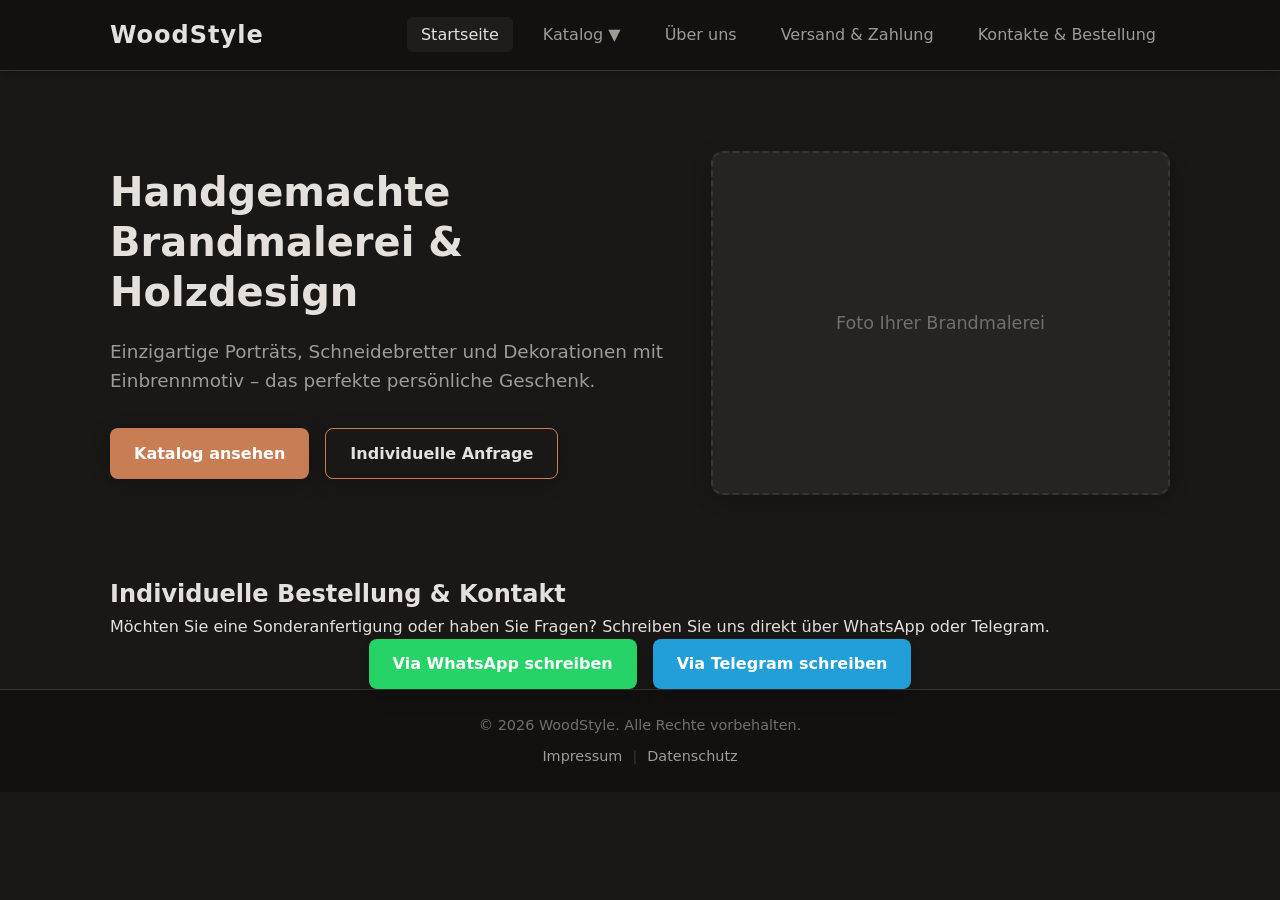
==== index.html @ 85b8ef7e "Add files via upload" ====
<!DOCTYPE html>
<html lang="de">
<head>
    <meta charset="UTF-8">
    <meta name="viewport" content="width=device-width, initial-scale=1.0">
    <title>WoodStyle — Handgefertigte Holzprodukte & Brandmalerei</title>
    <meta name="description" content="Hochwertige handgefertigte Holzprodukte und individuelle Brandmalerei aus Deutschland. Einzigartige Schneidebretter, Untersetzer und Geschenke.">
    
    <meta property="og:type" content="website">
    <meta property="og:title" content="WoodStyle — Handgefertigte Holzprodukte">
    <meta property="og:description" content="Handgefertigte Holzprodukte und individuelle Brandmalerei aus Deutschland.">
    <meta property="og:url" content="https://woodstyle.de/">
    <meta property="og:image" content="https://woodstyle.de/og-image.jpg">

    <link rel="icon" href="favicon.ico" sizes="any">
    <link rel="icon" href="favicon-32x32.png" type="image/png" sizes="32x32">
    <link rel="icon" href="favicon-16x16.png" type="image/png" sizes="16x16">
    <link rel="apple-touch-icon" href="apple-touch-icon.png">

    <link rel="stylesheet" href="style.css">
    <script src="main.js" defer></script>
</head>
<body>

    <header class="navbar">
        <div class="container">
            <a href="index.html" class="logo">WoodStyle</a>

            <button class="burger-btn" id="burgerBtn" aria-label="Menü öffnen" aria-expanded="false">
                <span></span>
                <span></span>
                <span></span>
            </button>

            <nav class="nav-menu" id="navMenu">
                <ul class="nav-list">
                    <li><a href="index.html" class="nav-link active">Startseite</a></li>
                    <li class="dropdown">
                        <a href="katalog.html" class="nav-link dropdown-toggle" aria-expanded="false">
                            Katalog ▼
                        </a>
                        <ul class="dropdown-menu">
                            <li><a href="katalog.html#schneidebretter">Schneidebretter</a></li>
                            <li><a href="katalog.html#untersetzer">Untersetzer</a></li>
                            <li><a href="katalog.html#bilder">Bilder &amp; Porträts</a></li>
                            <li><a href="katalog.html#sonstiges">Sonstiges</a></li>
                        </ul>
                    </li>
                    <li><a href="ueber-uns.html" class="nav-link">Über uns</a></li>
                    <li><a href="versand.html" class="nav-link">Versand &amp; Zahlung</a></li>
                    <li><a href="kontakt.html" class="nav-link">Kontakte &amp; Bestellung</a></li>
                </ul>
            </nav>
        </div>
    </header>

    <main>
        <section class="hero">
            <div class="container hero-container">
                <div class="hero-content">
                    <h1>Handgemachte Brandmalerei &amp; Holzdesign</h1>
                    <p>
                        Einzigartige Porträts, Schneidebretter und Dekorationen mit Einbrennmotiv – das perfekte persönliche Geschenk.
                    </p>
                    <div class="hero-buttons">
                        <a href="katalog.html" class="btn btn-primary">Katalog ansehen</a>
                        <a href="https://wa.me/4915232161777" target="_blank" rel="noopener noreferrer" class="btn btn-secondary">Individuelle Anfrage</a>
                    </div>
                </div>
                <div class="hero-image-wrapper">
                    <div class="hero-image-placeholder">
                        <span>Foto Ihrer Brandmalerei</span>
                    </div>
                </div>
            </div>
        </section>

        <section class="contacts">
            <div class="container">
                <h2>Individuelle Bestellung &amp; Kontakt</h2>
                <p>
                    Möchten Sie eine Sonderanfertigung oder haben Sie Fragen?
                    Schreiben Sie uns direkt über WhatsApp oder Telegram.
                </p>
                <div class="buttons">
                    <a href="https://wa.me/4915232161777" target="_blank" rel="noopener noreferrer" class="btn btn-whatsapp">
                        Via WhatsApp schreiben
                    </a>
                    <a href="https://t.me/woodstylede" target="_blank" rel="noopener noreferrer" class="btn btn-telegram">
                        Via Telegram schreiben
                    </a>
                </div>
            </div>
        </section>
    </main>

    <footer class="footer">
        <div class="container">
            <p>© 2026 WoodStyle. Alle Rechte vorbehalten.</p>
            <div class="footer-links">
                <a href="impressum.html">Impressum</a>
                <span>|</span>
                <a href="datenschutz.html">Datenschutz</a>
            </div>
        </div>
    </footer>

</body>
</html>
---- style.css ----
/* ==========================================
   1. ПЕРЕМЕННЫЕ И ЦВЕТОВАЯ ПАЛИТРА
   ========================================== */
:root {
  --bg-main: #1A1817;          /* Глубокий тёмно-древесный фон */
  --bg-dark: #121110;          /* Тёмный фоновый акцент (шапка, подвал) */
  --bg-card: #262422;          /* Фон карточек и блоков */
  --border-color: #383431;     /* Тонкая благородная рамка */
  
  --accent: #C87D55;           /* Тёплый терракот */
  --accent-hover: #B56B43;     /* Насыщенный терракот при наведении */
  --accent-amber: #D48C46;     /* Янтарный акцент (для цен и иконок) */

  --text-main: #E5E0DB;        /* Мягкий светлый текст */
  --text-muted: #A09A95;       /* Вторичный текстовый цвет */
  --text-subtle: #736E69;      /* Приглушенный текст */

  --whatsapp: #25D366;         /* Благородный зеленый без неона */
  --whatsapp-hover: #1FAF54;
  --telegram: #229ED9;         /* Благородный синий без неона */
  --telegram-hover: #1D8AC0;

  --shadow-soft: 0 4px 20px rgba(0, 0, 0, 0.25);
  --shadow-hover: 0 8px 25px rgba(0, 0, 0, 0.4);
  --radius-sm: 6px;
  --radius-md: 8px;
  --radius-lg: 12px;
}

* {
  box-sizing: border-box;
  margin: 0;
  padding: 0;
}

html {
  scroll-behavior: smooth;
}

body {
  font-family: 'Segoe UI', system-ui, -apple-system, sans-serif;
  background-color: var(--bg-main);
  color: var(--text-main);
  line-height: 1.6;
  -webkit-font-smoothing: antialiased;
}

.container {
  max-width: 1100px;
  margin: 0 auto;
  padding: 0 20px;
}

/* ==========================================
   2. ШАПКА И НАВИГАЦИЯ (NAVBAR)
   ========================================== */
.navbar {
  background-color: var(--bg-dark);
  position: sticky;
  top: 0;
  z-index: 1000;
  border-bottom: 1px solid var(--border-color);
  box-shadow: 0 2px 10px rgba(0, 0, 0, 0.3);
}

.navbar .container {
  display: flex;
  justify-content: space-between;
  align-items: center;
  height: 70px;
}

.logo {
  font-size: 1.5rem;
  font-weight: 700;
  color: var(--text-main);
  text-decoration: none;
  letter-spacing: 1px;
  transition: color 0.3s;
}

.logo:hover {
  color: var(--accent);
}

.nav-list {
  display: flex;
  list-style: none;
  align-items: center;
  gap: 16px;
}

.nav-link {
  color: var(--text-muted);
  text-decoration: none;
  font-weight: 500;
  padding: 8px 14px;
  border-radius: var(--radius-sm);
  transition: background-color 0.3s, color 0.3s;
}

.nav-link:hover,
.nav-link.active {
  color: var(--text-main);
  background-color: rgba(255, 255, 255, 0.05);
}

/* Выпадающее меню (Dropdown) */
.dropdown {
  position: relative;
}

.dropdown-menu {
  display: none;
  position: absolute;
  top: 100%;
  left: 0;
  background-color: var(--bg-card);
  border: 1px solid var(--border-color);
  list-style: none;
  min-width: 210px;
  border-radius: var(--radius-md);
  box-shadow: var(--shadow-soft);
  overflow: hidden;
  z-index: 1001;
}

.dropdown-menu a {
  display: block;
  padding: 10px 16px;
  color: var(--text-muted);
  text-decoration: none;
  font-size: 0.95rem;
  transition: background-color 0.2s, color 0.2s;
}

.dropdown-menu a:hover {
  background-color: rgba(200, 125, 85, 0.15);
  color: var(--text-main);
}

@media (min-width: 851px) {
  .dropdown:hover .dropdown-menu {
    display: block;
  }
}

.dropdown.open .dropdown-menu {
  display: block;
}

/* Бургер-кнопка */
.burger-btn {
  display: none;
  flex-direction: column;
  justify-content: space-between;
  width: 30px;
  height: 21px;
  background: transparent;
  border: none;
  cursor: pointer;
  padding: 0;
}

.burger-btn span {
  width: 100%;
  height: 3px;
  background-color: var(--text-main);
  border-radius: 2px;
  transition: all 0.3s ease;
}

/* ==========================================
   3. КНОПКИ (CTA BUTTONS)
   ========================================== */
.btn {
  display: inline-flex;
  align-items: center;
  justify-content: center;
  gap: 8px;
  padding: 12px 24px;
  border-radius: var(--radius-md);
  font-weight: 600;
  font-size: 1rem;
  text-decoration: none;
  border: none;
  cursor: pointer;
  box-shadow: var(--shadow-soft);
  transition: all 0.3s ease;
}

.btn:hover {
  transform: translateY(-2px);
  box-shadow: var(--shadow-hover);
}

.btn-primary {
  background-color: var(--accent);
  color: #ffffff;
}

.btn-primary:hover {
  background-color: var(--accent-hover);
}

.btn-secondary {
  background-color: transparent;
  color: var(--text-main);
  border: 1px solid var(--accent);
}

.btn-secondary:hover {
  background-color: var(--accent);
  color: #ffffff;
}

.btn-whatsapp {
  background-color: var(--whatsapp);
  color: #ffffff;
}

.btn-whatsapp:hover {
  background-color: var(--whatsapp-hover);
}

.btn-telegram {
  background-color: var(--telegram);
  color: #ffffff;
}

.btn-telegram:hover {
  background-color: var(--telegram-hover);
}

.btn-outline {
  background-color: transparent;
  color: var(--text-main);
  border: 1px solid var(--border-color);
}

.btn-outline:hover {
  border-color: var(--text-muted);
  background-color: rgba(255, 255, 255, 0.05);
}

.btn-sm {
  padding: 8px 16px;
  font-size: 0.9rem;
}

.buttons {
  display: flex;
  gap: 16px;
  justify-content: center;
  flex-wrap: wrap;
}

/* ==========================================
   4. ГЛАВНЫЙ ЭКРАН (HERO SECTION)
   ========================================== */
.hero {
  padding: 80px 0;
  background-color: var(--bg-main);
}

.hero-container {
  display: flex;
  align-items: center;
  justify-content: space-between;
  gap: 40px;
}

.hero-content {
  flex: 1 1 55%;
  max-width: 620px;
}

.hero-content h1 {
  font-size: 2.5rem;
  font-weight: 700;
  line-height: 1.25;
  color: var(--text-main);
  margin-bottom: 20px;
}

.hero-content p {
  font-size: 1.15rem;
  line-height: 1.6;
  color: var(--text-muted);
  margin-bottom: 32px;
}

.hero-buttons {
  display: flex;
  flex-wrap: wrap;
  gap: 16px;
}

.hero-image-wrapper {
  flex: 1 1 45%;
  display: flex;
  justify-content: center;
  align-items: center;
  width: 100%;
}

.hero-image-placeholder {
  width: 100%;
  max-width: 480px;
  aspect-ratio: 4 / 3;
  background-color: var(--bg-card);
  border: 2px dashed var(--border-color);
  border-radius: var(--radius-lg);
  display: flex;
  justify-content: center;
  align-items: center;
  color: var(--text-subtle);
  font-size: 1.1rem;
  font-weight: 500;
  text-align: center;
  padding: 20px;
  box-shadow: var(--shadow-soft);
}

/* ==========================================
   5. ОБЩИЕ СЕКЦИИ И ЗАГОЛОВКИ
   ========================================== */
.section {
  padding: 60px 0;
}

.section-title {
  font-size: 2rem;
  font-weight: 700;
  margin-bottom: 12px;
  text-align: center;
  color: var(--text-main);
}

.section-subtitle {
  text-align: center;
  color: var(--text-muted);
  max-width: 600px;
  margin: 0 auto 40px;
  font-size: 1.05rem;
}

/* ==========================================
   6. КАТАЛОГ (KATALOG.HTML)
   ========================================== */
.catalog-grid {
  display: grid;
  grid-template-columns: repeat(auto-fit, minmax(280px, 1fr));
  gap: 24px;
}

.product-card {
  background-color: var(--bg-card);
  border: 1px solid var(--border-color);
  border-radius: var(--radius-lg);
  overflow: hidden;
  display: flex;
  flex-direction: column;
  transition: transform 0.3s ease, box-shadow 0.3s ease, border-color 0.3s ease;
  box-shadow: var(--shadow-soft);
}

.product-card:hover {
  transform: translateY(-4px);
  box-shadow: var(--shadow-hover);
  border-color: var(--accent);
}

.card-img-placeholder {
  width: 100%;
  height: 200px;
  background-color: rgba(0, 0, 0, 0.25);
  border-bottom: 1px solid var(--border-color);
  display: flex;
  flex-direction: column;
  align-items: center;
  justify-content: center;
  color: var(--text-subtle);
  gap: 10px;
}

.card-img-placeholder svg {
  width: 48px;
  height: 48px;
  fill: var(--border-color);
}

.card-body {
  padding: 24px;
  display: flex;
  flex-direction: column;
  flex-grow: 1;
}

.card-body h3 {
  font-size: 1.25rem;
  font-weight: 600;
  color: var(--text-main);
  margin-bottom: 10px;
}

.card-body p {
  color: var(--text-muted);
  font-size: 0.95rem;
  margin-bottom: 20px;
  flex-grow: 1;
}

.card-footer {
  display: flex;
  align-items: center;
  justify-content: space-between;
  gap: 12px;
  margin-top: auto;
  padding-top: 16px;
  border-top: 1px solid rgba(255, 255, 255, 0.05);
}

.card-footer .price {
  font-size: 1.25rem;
  font-weight: 700;
  color: var(--accent-amber);
}

/* ==========================================
   7. ДОСТАВКА И ОПЛАТА (VERSAND.HTML)
   ========================================== */
.shipping-wrapper {
  max-width: 800px;
  margin: 0 auto;
  display: grid;
  grid-template-columns: repeat(auto-fit, minmax(320px, 1fr));
  gap: 24px;
}

.info-card {
  background-color: var(--bg-card);
  border: 1px solid var(--border-color);
  border-radius: var(--radius-lg);
  padding: 32px;
  box-shadow: var(--shadow-soft);
  transition: border-color 0.3s ease;
}

.info-card:hover {
  border-color: var(--accent);
}

.info-card-header {
  display: flex;
  align-items: center;
  gap: 16px;
  margin-bottom: 16px;
}

.info-icon {
  width: 48px;
  height: 48px;
  background-color: rgba(200, 125, 85, 0.12);
  border-radius: var(--radius-md);
  display: flex;
  align-items: center;
  justify-content: center;
  flex-shrink: 0;
}

.info-icon svg {
  width: 26px;
  height: 26px;
  fill: var(--accent-amber);
}

.info-card h3 {
  font-size: 1.3rem;
  color: var(--text-main);
  font-weight: 600;
}

.info-card p {
  color: var(--text-muted);
  font-size: 0.95rem;
  line-height: 1.6;
}

/* ==========================================
   8. О НАС (UEBER-UNS.HTML)
   ========================================== */
.about-wrapper {
  max-width: 850px;
  margin: 0 auto;
}

.craftsman-card {
  background-color: var(--bg-card);
  border: 1px solid var(--border-color);
  border-left: 4px solid var(--accent);
  border-radius: var(--radius-lg);
  padding: 36px;
  box-shadow: var(--shadow-soft);
  margin-bottom: 40px;
}

.craftsman-card p {
  color: var(--text-muted);
  font-size: 1.05rem;
  line-height: 1.7;
  margin-bottom: 16px;
}

.craftsman-card p:last-child {
  margin-bottom: 0;
}

.benefits-grid {
  display: grid;
  grid-template-columns: repeat(auto-fit, minmax(220px, 1fr));
  gap: 20px;
}

.benefit-item {
  background-color: var(--bg-card);
  border: 1px solid var(--border-color);
  border-radius: var(--radius-md);
  padding: 24px;
  text-align: center;
  box-shadow: var(--shadow-soft);
}

.benefit-icon {
  width: 56px;
  height: 56px;
  margin: 0 auto 16px;
  background-color: rgba(200, 125, 85, 0.12);
  border-radius: 50%;
  display: flex;
  align-items: center;
  justify-content: center;
}

.benefit-icon svg {
  width: 28px;
  height: 28px;
  fill: var(--accent-amber);
}

.benefit-item h4 {
  color: var(--text-main);
  font-size: 1.1rem;
  font-weight: 600;
  margin-bottom: 6px;
}

.benefit-item p {
  color: var(--text-muted);
  font-size: 0.9rem;
}

/* ==========================================
   9. КОНТАКТЫ (KONTAKT.HTML)
   ========================================== */
.contact-wrapper {
  max-width: 650px;
  margin: 0 auto;
  text-align: center;
}

.contact-card {
  background-color: var(--bg-card);
  border: 1px solid var(--border-color);
  border-radius: var(--radius-lg);
  padding: 40px 24px;
  box-shadow: var(--shadow-soft);
}

.contact-card p {
  color: var(--text-muted);
  font-size: 1.05rem;
  margin-bottom: 30px;
}

.contact-buttons-row {
  display: flex;
  gap: 16px;
  justify-content: center;
  flex-wrap: wrap;
  margin-bottom: 24px;
}

.response-badge {
  display: inline-flex;
  align-items: center;
  gap: 8px;
  background-color: rgba(255, 255, 255, 0.04);
  border: 1px solid var(--border-color);
  padding: 8px 16px;
  border-radius: 20px;
  color: var(--text-subtle);
  font-size: 0.85rem;
}

.response-badge-dot {
  width: 8px;
  height: 8px;
  background-color: var(--whatsapp);
  border-radius: 50%;
}

/* ==========================================
   10. ПОДВАЛ (FOOTER) & ЮРИДИЧЕСКИЕ ДАННЫЕ
   ========================================== */
.footer {
  background-color: var(--bg-dark);
  padding: 24px 0;
  border-top: 1px solid var(--border-color);
  text-align: center;
  color: var(--text-subtle);
  font-size: 0.9rem;
}

.footer p {
  margin-bottom: 8px;
}

.footer-links {
  display: flex;
  justify-content: center;
  align-items: center;
  gap: 10px;
}

.footer-links a {
  color: var(--text-muted);
  text-decoration: none;
  transition: color 0.2s;
}

.footer-links a:hover {
  color: var(--text-main);
}

.footer-links span {
  color: var(--border-color);
}

.legal-content {
  background-color: var(--bg-card);
  padding: 32px;
  border-radius: var(--radius-lg);
  border: 1px solid var(--border-color);
  max-width: 800px;
  margin: 0 auto;
}

.legal-content h3 {
  color: var(--accent);
  margin: 24px 0 12px;
}

.legal-content h4 {
  color: var(--text-main);
  margin: 16px 0 8px;
}

.legal-content p,
.legal-content ul {
  color: var(--text-muted);
  font-size: 0.95rem;
  margin-bottom: 12px;
}

.legal-content a {
  color: var(--accent);
}

/* ==========================================
   11. АДАПТИВНОСТЬ (<= 768px)
   ========================================== */
@media (max-width: 850px) {
  .burger-btn {
    display: flex;
  }

  .nav-menu {
    display: none;
    position: absolute;
    top: 70px;
    left: 0;
    width: 100%;
    background-color: var(--bg-dark);
    border-bottom: 1px solid var(--border-color);
    padding: 20px;
    box-shadow: 0 10px 20px rgba(0, 0, 0, 0.5);
    z-index: 1000;
  }

  .nav-menu.active {
    display: block;
  }

  .nav-list {
    flex-direction: column;
    align-items: flex-start;
    gap: 10px;
  }

  .dropdown-menu {
    position: static;
    box-shadow: none;
    background-color: transparent;
    border: none;
    padding-left: 15px;
  }
}

@media (max-width: 768px) {
  .hero {
    padding: 40px 0;
  }

  .hero-container {
    flex-direction: column;
    text-align: center;
    gap: 32px;
  }

  .hero-content {
    flex: 1 1 100%;
    max-width: 100%;
  }

  .hero-content h1 {
    font-size: 2rem;
  }

  .hero-buttons {
    justify-content: center;
  }

  .contact-buttons-row {
    flex-direction: column;
  }

  .contact-buttons-row .btn {
    width: 100%;
  }

  .craftsman-card {
    padding: 24px;
  }

  .info-card {
    padding: 24px;
  }
}
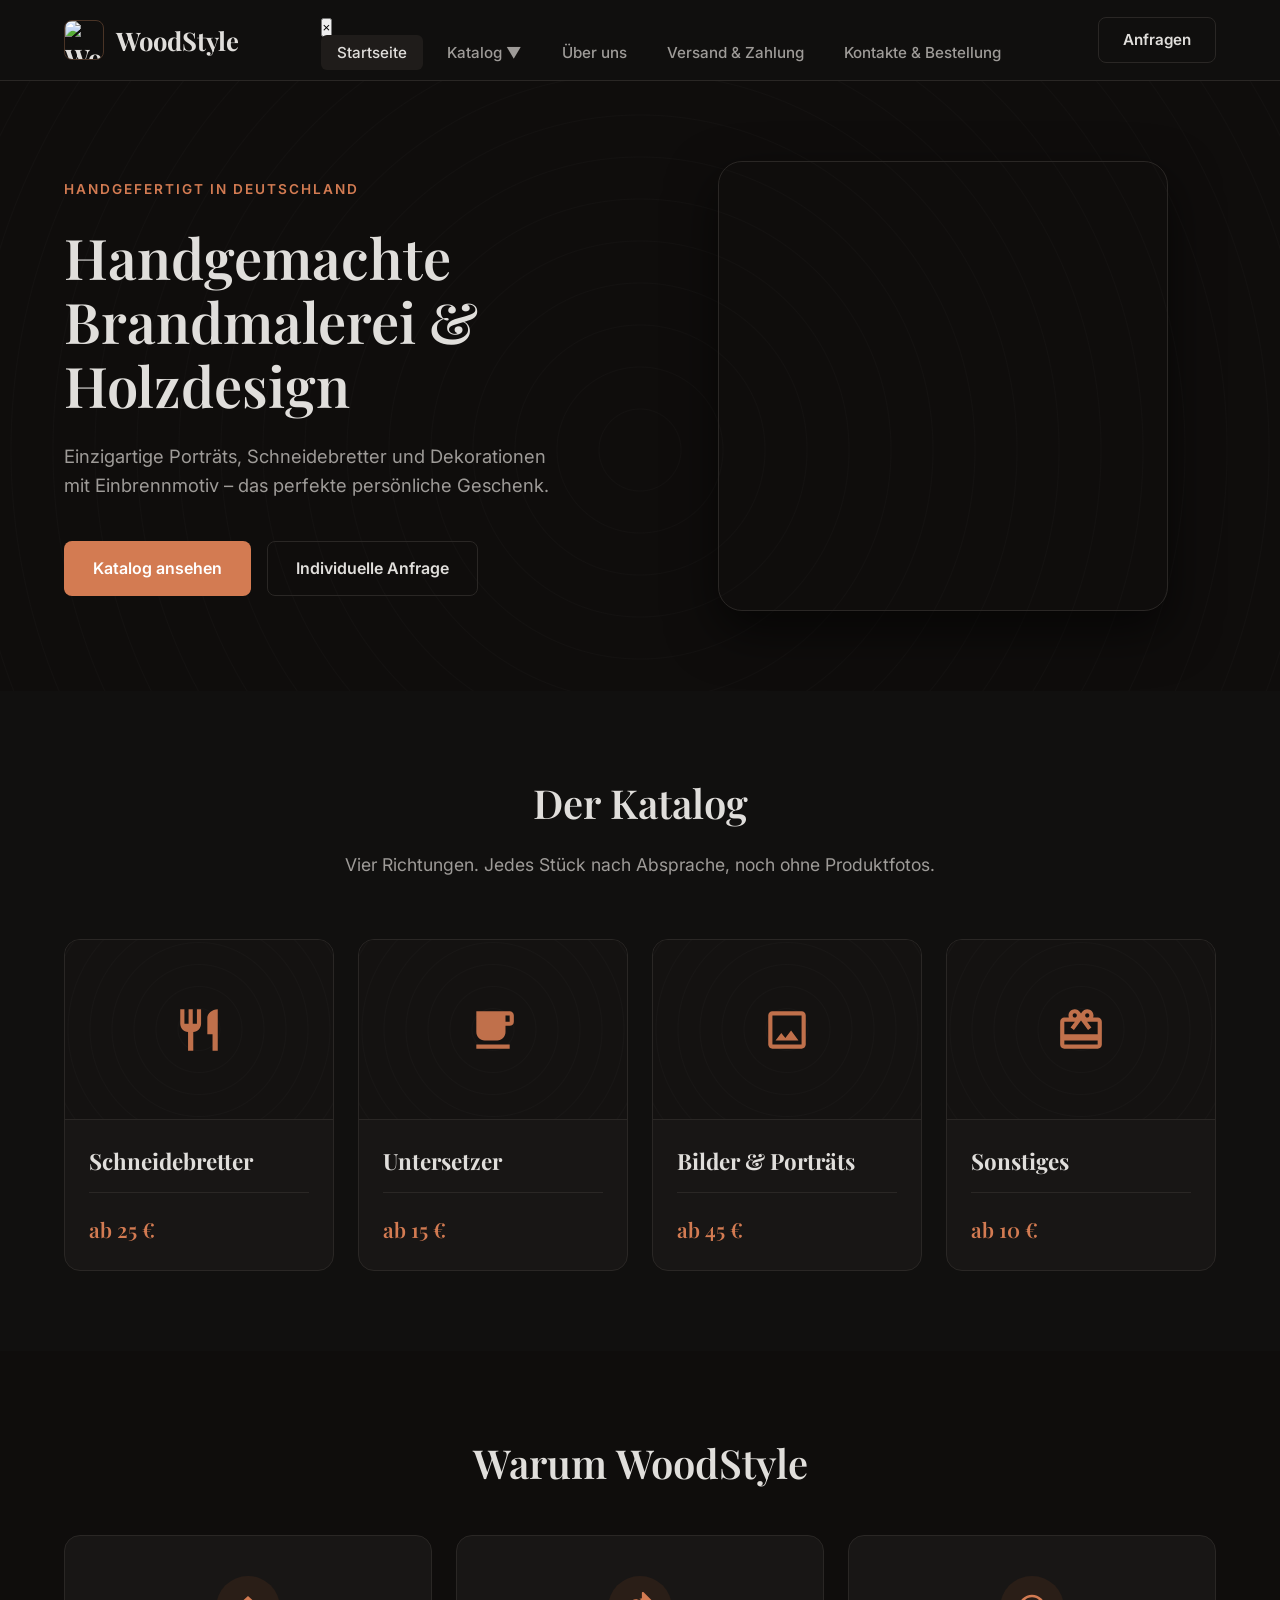
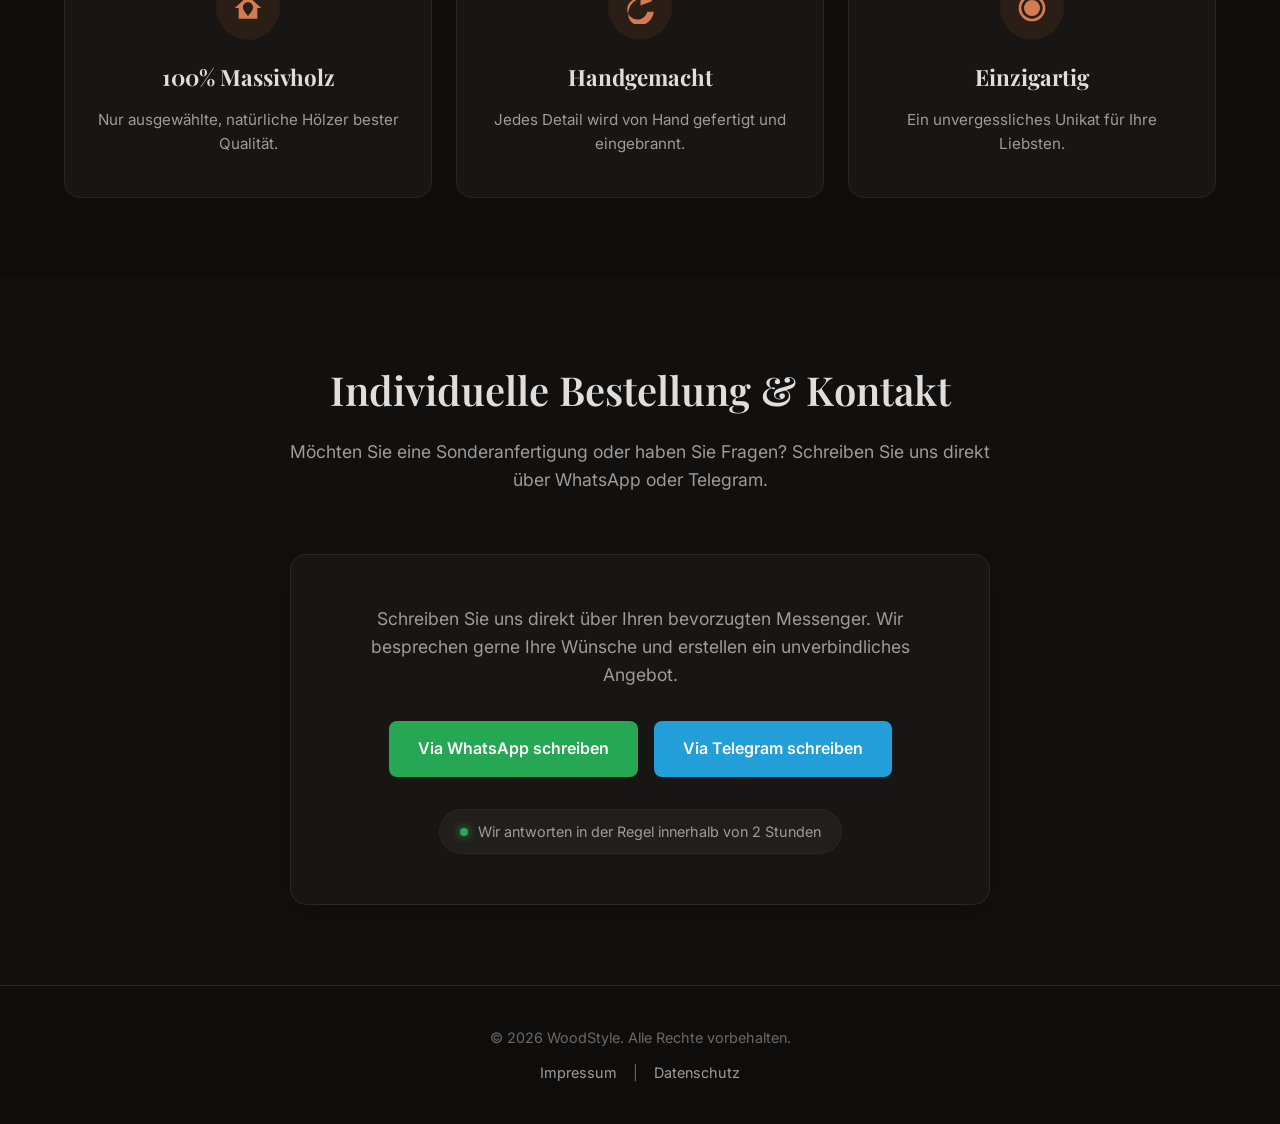
==== commit 975d1cde: "Add files via upload" ====
--- a/index.html
+++ b/index.html
@@ -4,19 +4,7 @@
     <meta charset="UTF-8">
     <meta name="viewport" content="width=device-width, initial-scale=1.0">
     <title>WoodStyle — Handgefertigte Holzprodukte & Brandmalerei</title>
-    <meta name="description" content="Hochwertige handgefertigte Holzprodukte und individuelle Brandmalerei aus Deutschland. Einzigartige Schneidebretter, Untersetzer und Geschenke.">
-    
-    <meta property="og:type" content="website">
-    <meta property="og:title" content="WoodStyle — Handgefertigte Holzprodukte">
-    <meta property="og:description" content="Handgefertigte Holzprodukte und individuelle Brandmalerei aus Deutschland.">
-    <meta property="og:url" content="https://woodstyle.de/">
-    <meta property="og:image" content="https://woodstyle.de/og-image.jpg">
-
-    <link rel="icon" href="favicon.ico" sizes="any">
-    <link rel="icon" href="favicon-32x32.png" type="image/png" sizes="32x32">
-    <link rel="icon" href="favicon-16x16.png" type="image/png" sizes="16x16">
-    <link rel="apple-touch-icon" href="apple-touch-icon.png">
-
+    <link rel="icon" href="android-chrome-512x512.png" type="image/png">
     <link rel="stylesheet" href="style.css">
     <script src="main.js" defer></script>
 </head>
@@ -24,33 +12,38 @@
 
     <header class="navbar">
         <div class="container">
-            <a href="index.html" class="logo">WoodStyle</a>
+            <a href="index.html" class="logo">
+                <img src="android-chrome-512x512.png" alt="WoodStyle Logo" class="logo-img">
+                WoodStyle
+            </a>
 
             <button class="burger-btn" id="burgerBtn" aria-label="Menü öffnen" aria-expanded="false">
-                <span></span>
-                <span></span>
-                <span></span>
+                <span></span><span></span><span></span>
             </button>
 
-            <nav class="nav-menu" id="navMenu">
-                <ul class="nav-list">
-                    <li><a href="index.html" class="nav-link active">Startseite</a></li>
-                    <li class="dropdown">
-                        <a href="katalog.html" class="nav-link dropdown-toggle" aria-expanded="false">
-                            Katalog ▼
-                        </a>
-                        <ul class="dropdown-menu">
-                            <li><a href="katalog.html#schneidebretter">Schneidebretter</a></li>
-                            <li><a href="katalog.html#untersetzer">Untersetzer</a></li>
-                            <li><a href="katalog.html#bilder">Bilder &amp; Porträts</a></li>
-                            <li><a href="katalog.html#sonstiges">Sonstiges</a></li>
-                        </ul>
-                    </li>
-                    <li><a href="ueber-uns.html" class="nav-link">Über uns</a></li>
-                    <li><a href="versand.html" class="nav-link">Versand &amp; Zahlung</a></li>
-                    <li><a href="kontakt.html" class="nav-link">Kontakte &amp; Bestellung</a></li>
-                </ul>
-            </nav>
+            <div class="nav-center">
+                <nav class="nav-menu" id="navMenu">
+                    <ul class="nav-list">
+                        <li><a href="index.html" class="nav-link active">Startseite</a></li>
+                        <li class="dropdown">
+                            <a href="katalog.html" class="nav-link dropdown-toggle" aria-expanded="false">Katalog ▼</a>
+                            <ul class="dropdown-menu">
+                                <li><a href="katalog.html#schneidebretter">Schneidebretter</a></li>
+                                <li><a href="katalog.html#untersetzer">Untersetzer</a></li>
+                                <li><a href="katalog.html#bilder">Bilder &amp; Porträts</a></li>
+                                <li><a href="katalog.html#sonstiges">Sonstiges</a></li>
+                            </ul>
+                        </li>
+                        <li><a href="ueber-uns.html" class="nav-link">Über uns</a></li>
+                        <li><a href="versand.html" class="nav-link">Versand &amp; Zahlung</a></li>
+                        <li><a href="kontakt.html" class="nav-link">Kontakte &amp; Bestellung</a></li>
+                    </ul>
+                </nav>
+            </div>
+
+            <div class="nav-cta">
+                <a href="kontakt.html" class="btn btn-outline">Anfragen</a>
+            </div>
         </div>
     </header>
 
@@ -58,37 +51,124 @@
         <section class="hero">
             <div class="container hero-container">
                 <div class="hero-content">
+                    <span class="hero-subtitle">Handgefertigt in Deutschland</span>
                     <h1>Handgemachte Brandmalerei &amp; Holzdesign</h1>
-                    <p>
-                        Einzigartige Porträts, Schneidebretter und Dekorationen mit Einbrennmotiv – das perfekte persönliche Geschenk.
-                    </p>
+                    <p>Einzigartige Porträts, Schneidebretter und Dekorationen mit Einbrennmotiv – das perfekte persönliche Geschenk.</p>
                     <div class="hero-buttons">
                         <a href="katalog.html" class="btn btn-primary">Katalog ansehen</a>
-                        <a href="https://wa.me/4915232161777" target="_blank" rel="noopener noreferrer" class="btn btn-secondary">Individuelle Anfrage</a>
+                        <a href="kontakt.html" class="btn btn-outline">Individuelle Anfrage</a>
                     </div>
                 </div>
                 <div class="hero-image-wrapper">
-                    <div class="hero-image-placeholder">
-                        <span>Foto Ihrer Brandmalerei</span>
+                    <!-- Картинка подтягивается через CSS -->
+                    <div class="hero-image-placeholder"></div>
+                </div>
+            </div>
+        </section>
+
+        <section class="section" style="background-color: var(--bg-dark);">
+            <div class="container">
+                <h2 class="section-title">Der Katalog</h2>
+                <p class="section-subtitle">Vier Richtungen. Jedes Stück nach Absprache, noch ohne Produktfotos.</p>
+                
+                <div class="catalog-grid">
+                    <article class="product-card">
+                        <div class="card-img-placeholder">
+                            <svg viewBox="0 0 24 24"><path d="M11 9H9V2H7v7H5V2H3v7c0 2.12 1.66 3.84 3.75 3.97V22h2.5v-9.03C11.34 12.84 13 11.12 13 9V2h-2v7zm5-3v8h2.5v8H21V2c-2.76 0-5 2.24-5 4z"/></svg>
+                        </div>
+                        <div class="card-body">
+                            <h3>Schneidebretter</h3>
+                            <div class="card-footer">
+                                <span class="price">ab 25 €</span>
+                            </div>
+                        </div>
+                    </article>
+                    
+                    <article class="product-card">
+                        <div class="card-img-placeholder">
+                            <svg viewBox="0 0 24 24"><path d="M20 3H4v10c0 2.21 1.79 4 4 4h6c2.21 0 4-1.79 4-4v-3h2c1.11 0 2-.89 2-2V5c0-1.11-.89-2-2-2zm0 5h-2V5h2v3zM4 19h16v2H4z"/></svg>
+                        </div>
+                        <div class="card-body">
+                            <h3>Untersetzer</h3>
+                            <div class="card-footer">
+                                <span class="price">ab 15 €</span>
+                            </div>
+                        </div>
+                    </article>
+
+                    <article class="product-card">
+                        <div class="card-img-placeholder">
+                            <svg viewBox="0 0 24 24"><path d="M19 3H5c-1.1 0-2 .9-2 2v14c0 1.1.9 2 2 2h14c1.1 0 2-.9 2-2V5c0-1.1-.9-2-2-2zm0 16H5V5h14v14zm-5.04-6.71l-2.75 3.54-1.96-2.36L6.5 17h11l-3.54-4.71z"/></svg>
+                        </div>
+                        <div class="card-body">
+                            <h3>Bilder &amp; Porträts</h3>
+                            <div class="card-footer">
+                                <span class="price">ab 45 €</span>
+                            </div>
+                        </div>
+                    </article>
+
+                    <article class="product-card">
+                        <div class="card-img-placeholder">
+                            <svg viewBox="0 0 24 24"><path d="M20 6h-2.18c.11-.31.18-.65.18-1 0-1.66-1.34-3-3-3-1.05 0-1.96.54-2.5 1.35l-.5.67-.5-.68C10.96 2.54 10.05 2 9 2 7.34 2 6 3.34 6 5c0 .35.07.69.18 1H4c-1.11 0-1.99.89-1.99 2L2 19c0 1.11.89 2 2 2h16c1.11 0 2-.89 2-2V8c0-1.11-.89-2-2-2zm-5-2c.55 0 1 .45 1 1s-.45 1-1 1-1-.45-1-1 .45-1 1-1zM9 4c.55 0 1 .45 1 1s-.45 1-1 1-1-.45-1-1 .45-1 1-1zm11 15H4v-2h16v2zm0-5H4V8h5.08L7 10.83 8.62 12 11 8.76l1-1.36 1 1.36L15.38 12 17 10.83 14.92 8H20v6z"/></svg>
+                        </div>
+                        <div class="card-body">
+                            <h3>Sonstiges</h3>
+                            <div class="card-footer">
+                                <span class="price">ab 10 €</span>
+                            </div>
+                        </div>
+                    </article>
+                </div>
+            </div>
+        </section>
+
+        <section class="section">
+            <div class="container">
+                <h2 class="section-title">Warum WoodStyle</h2>
+                <div class="benefits-grid" style="margin-top: 40px;">
+                    <div class="benefit-item">
+                        <div class="benefit-icon">
+                            <svg viewBox="0 0 24 24"><path d="M12,3L2,12H5V20H19V12H22L12,3M12,7.7C14.1,7.7 15.8,9.4 15.8,11.5C15.8,14.2 12,18 12,18C12,18 8.2,14.2 8.2,11.5C8.2,9.4 9.9,7.7 12,7.7Z"/></svg>
+                        </div>
+                        <h4>100% Massivholz</h4>
+                        <p>Nur ausgewählte, natürliche Hölzer bester Qualität.</p>
+                    </div>
+                    <div class="benefit-item">
+                        <div class="benefit-icon">
+                            <svg viewBox="0 0 24 24"><path d="M20.74,6.25L14.74,0.25C14.51,0.02 14.2,-0.06 13.9,0.04C13.6,0.14 13.4,0.41 13.4,0.75V4.73C7.64,5.54 3.14,10.46 3.14,16.5C3.14,21.19 6.95,25 11.64,25C16.68,25 21.6,20.5 22.41,14.74H17.43C16.7,18.11 13.69,20.62 10.14,20.62C5.87,20.62 2.41,17.16 2.41,12.89C2.41,8.62 5.87,5.16 10.14,5.16C10.91,5.16 11.66,5.27 12.4,5.47V10.16L20.4,7.16C20.85,6.98 21.05,6.48 20.74,6.25Z"/></svg>
+                        </div>
+                        <h4>Handgemacht</h4>
+                        <p>Jedes Detail wird von Hand gefertigt und eingebrannt.</p>
+                    </div>
+                    <div class="benefit-item">
+                        <div class="benefit-icon">
+                            <svg viewBox="0 0 24 24"><path d="M12,2A10,10 0 0,0 2,12A10,10 0 0,0 12,22A10,10 0 0,0 22,12A10,10 0 0,0 12,2M12,4A8,8 0 0,1 20,12A8,8 0 0,1 12,20A8,8 0 0,1 4,12A8,8 0 0,1 12,4M12,6A6,6 0 0,0 6,12A6,6 0 0,0 12,18A6,6 0 0,0 18,12A6,6 0 0,0 12,6Z"/></svg>
+                        </div>
+                        <h4>Einzigartig</h4>
+                        <p>Ein unvergessliches Unikat für Ihre Liebsten.</p>
                     </div>
                 </div>
             </div>
         </section>
 
-        <section class="contacts">
+        <section class="section" style="background-color: var(--bg-dark);">
             <div class="container">
-                <h2>Individuelle Bestellung &amp; Kontakt</h2>
-                <p>
-                    Möchten Sie eine Sonderanfertigung oder haben Sie Fragen?
-                    Schreiben Sie uns direkt über WhatsApp oder Telegram.
-                </p>
-                <div class="buttons">
-                    <a href="https://wa.me/4915232161777" target="_blank" rel="noopener noreferrer" class="btn btn-whatsapp">
-                        Via WhatsApp schreiben
-                    </a>
-                    <a href="https://t.me/woodstylede" target="_blank" rel="noopener noreferrer" class="btn btn-telegram">
-                        Via Telegram schreiben
-                    </a>
+                <div class="contact-wrapper">
+                    <h2 class="section-title">Individuelle Bestellung &amp; Kontakt</h2>
+                    <p class="section-subtitle">Möchten Sie eine Sonderanfertigung oder haben Sie Fragen? Schreiben Sie uns direkt über WhatsApp oder Telegram.</p>
+                    
+                    <div class="contact-card">
+                        <p>Schreiben Sie uns direkt über Ihren bevorzugten Messenger. Wir besprechen gerne Ihre Wünsche und erstellen ein unverbindliches Angebot.</p>
+                        <div class="contact-buttons-row">
+                            <a href="https://wa.me/4915232161777" target="_blank" rel="noopener noreferrer" class="btn btn-whatsapp">Via WhatsApp schreiben</a>
+                            <a href="https://t.me/woodstylede" target="_blank" rel="noopener noreferrer" class="btn btn-telegram">Via Telegram schreiben</a>
+                        </div>
+                        <div class="response-badge">
+                            <span class="response-badge-dot"></span>
+                            <span>Wir antworten in der Regel innerhalb von 2 Stunden</span>
+                        </div>
+                    </div>
                 </div>
             </div>
         </section>
--- a/style.css
+++ b/style.css
@@ -1,759 +1,311 @@
-/* ==========================================
-   1. ПЕРЕМЕННЫЕ И ЦВЕТОВАЯ ПАЛИТРА
-   ========================================== */
+@import url('https://fonts.googleapis.com/css2?family=Inter:wght@400;500;600&family=Playfair+Display:ital,wght@0,600;0,700;1,600&display=swap');
+
 :root {
-  --bg-main: #1A1817;          /* Глубокий тёмно-древесный фон */
-  --bg-dark: #121110;          /* Тёмный фоновый акцент (шапка, подвал) */
-  --bg-card: #262422;          /* Фон карточек и блоков */
-  --border-color: #383431;     /* Тонкая благородная рамка */
+  --bg-main: #0f0d0c;
+  --bg-dark: #11100f;
+  --bg-card: #181615;
+  --border-color: #2a2725;
   
-  --accent: #C87D55;           /* Тёплый терракот */
-  --accent-hover: #B56B43;     /* Насыщенный терракот при наведении */
-  --accent-amber: #D48C46;     /* Янтарный акцент (для цен и иконок) */
-
-  --text-main: #E5E0DB;        /* Мягкий светлый текст */
-  --text-muted: #A09A95;       /* Вторичный текстовый цвет */
-  --text-subtle: #736E69;      /* Приглушенный текст */
-
-  --whatsapp: #25D366;         /* Благородный зеленый без неона */
-  --whatsapp-hover: #1FAF54;
-  --telegram: #229ED9;         /* Благородный синий без неона */
+  --accent: #d37b52;
+  --accent-hover: #b86842;
+  
+  --text-main: #e0dedb;
+  --text-muted: #9e9b98;
+  --text-subtle: #6b6866;
+
+  --whatsapp: #25a754;
+  --whatsapp-hover: #1e8a44;
+  --telegram: #229ED9;
   --telegram-hover: #1D8AC0;
 
-  --shadow-soft: 0 4px 20px rgba(0, 0, 0, 0.25);
-  --shadow-hover: 0 8px 25px rgba(0, 0, 0, 0.4);
-  --radius-sm: 6px;
-  --radius-md: 8px;
-  --radius-lg: 12px;
-}
-
-* {
-  box-sizing: border-box;
-  margin: 0;
-  padding: 0;
-}
-
-html {
-  scroll-behavior: smooth;
-}
+  --font-serif: 'Playfair Display', serif;
+  --font-sans: 'Inter', sans-serif;
+  
+  --radius-md: 10px;
+  --radius-lg: 16px;
+  --transition: all 0.3s cubic-bezier(0.25, 0.8, 0.25, 1);
+}
+
+* { box-sizing: border-box; margin: 0; padding: 0; }
+html { scroll-behavior: smooth; }
 
 body {
-  font-family: 'Segoe UI', system-ui, -apple-system, sans-serif;
+  font-family: var(--font-sans);
   background-color: var(--bg-main);
   color: var(--text-main);
   line-height: 1.6;
   -webkit-font-smoothing: antialiased;
-}
-
-.container {
-  max-width: 1100px;
-  margin: 0 auto;
-  padding: 0 20px;
-}
-
-/* ==========================================
-   2. ШАПКА И НАВИГАЦИЯ (NAVBAR)
+  background-image: repeating-radial-gradient(
+    circle at center, transparent 0, transparent 40px, rgba(255, 255, 255, 0.02) 41px, transparent 42px
+  );
+  background-size: 100% 100%;
+  background-attachment: fixed;
+}
+
+.container { max-width: 1200px; margin: 0 auto; padding: 0 24px; }
+
+/* Плавное появление контента */
+main { animation: fadeIn 0.4s ease-in-out forwards; }
+@keyframes fadeIn {
+  from { opacity: 0; transform: translateY(15px); }
+  to { opacity: 1; transform: translateY(0); }
+}
+
+/* ==========================================
+   ШАПКА И НАВИГАЦИЯ
    ========================================== */
 .navbar {
-  background-color: var(--bg-dark);
-  position: sticky;
-  top: 0;
-  z-index: 1000;
+  background-color: rgba(17, 16, 15, 0.95);
+  backdrop-filter: blur(10px);
+  position: sticky; top: 0; z-index: 1000;
   border-bottom: 1px solid var(--border-color);
-  box-shadow: 0 2px 10px rgba(0, 0, 0, 0.3);
 }
 
 .navbar .container {
-  display: flex;
-  justify-content: space-between;
-  align-items: center;
-  height: 70px;
+  display: flex; justify-content: space-between; align-items: center; height: 80px;
 }
 
 .logo {
-  font-size: 1.5rem;
-  font-weight: 700;
-  color: var(--text-main);
-  text-decoration: none;
-  letter-spacing: 1px;
-  transition: color 0.3s;
-}
-
-.logo:hover {
-  color: var(--accent);
-}
-
-.nav-list {
-  display: flex;
-  list-style: none;
-  align-items: center;
-  gap: 16px;
-}
+  display: flex; align-items: center; gap: 12px;
+  font-family: var(--font-serif); font-size: 1.6rem; font-weight: 700;
+  color: var(--text-main); text-decoration: none;
+}
+
+/* Логотип: строго 40x40 пикселей */
+.logo-img {
+  width: 40px; height: 40px;
+  border-radius: 8px;
+  object-fit: cover;
+  border: 1px solid #4a3426;
+  transition: var(--transition);
+}
+.logo:hover .logo-img { transform: scale(1.1) rotate(5deg); border-color: var(--accent); }
+
+.nav-center { display: flex; align-items: center; }
+.nav-list { display: flex; list-style: none; align-items: center; gap: 8px; }
 
 .nav-link {
-  color: var(--text-muted);
-  text-decoration: none;
-  font-weight: 500;
-  padding: 8px 14px;
-  border-radius: var(--radius-sm);
-  transition: background-color 0.3s, color 0.3s;
-}
-
-.nav-link:hover,
-.nav-link.active {
-  color: var(--text-main);
-  background-color: rgba(255, 255, 255, 0.05);
-}
-
-/* Выпадающее меню (Dropdown) */
-.dropdown {
-  position: relative;
-}
-
+  color: var(--text-muted); text-decoration: none; font-weight: 500; font-size: 0.95rem;
+  padding: 8px 16px; border-radius: 6px; transition: var(--transition);
+}
+
+.nav-link:hover, .nav-link.active { color: var(--text-main); background-color: #1f1c1a; }
+.nav-cta .btn { padding: 10px 24px; font-size: 0.95rem; }
+
+.dropdown { position: relative; }
 .dropdown-menu {
-  display: none;
-  position: absolute;
-  top: 100%;
-  left: 0;
-  background-color: var(--bg-card);
+  display: none; position: absolute; top: 100%; left: 0;
+  background-color: var(--bg-card); border: 1px solid var(--border-color);
+  list-style: none; min-width: 220px; border-radius: var(--radius-md);
+  box-shadow: 0 10px 30px rgba(0,0,0,0.5); z-index: 1001; padding: 8px 0; margin-top: 8px;
+}
+
+.dropdown-menu a {
+  display: block; padding: 10px 20px; color: var(--text-muted);
+  text-decoration: none; font-size: 0.95rem; transition: var(--transition);
+}
+
+.dropdown-menu a:hover { background-color: #221e1b; color: var(--text-main); padding-left: 24px; }
+
+@media (min-width: 851px) { .dropdown:hover .dropdown-menu { display: block; } }
+.dropdown.open .dropdown-menu { display: block; }
+
+/* Бургер */
+.burger-btn {
+  display: none; flex-direction: column; justify-content: space-between;
+  width: 30px; height: 20px; background: transparent; border: none; cursor: pointer; z-index: 1002;
+}
+.burger-btn span { width: 100%; height: 2px; background-color: var(--text-main); border-radius: 2px; transition: var(--transition); }
+
+/* ==========================================
+   КНОПКИ
+   ========================================== */
+.btn {
+  display: inline-flex; align-items: center; justify-content: center; gap: 8px;
+  padding: 14px 28px; border-radius: 8px; font-family: var(--font-sans);
+  font-weight: 600; font-size: 1rem; text-decoration: none;
+  border: 1px solid transparent; cursor: pointer; transition: var(--transition);
+}
+
+.btn-primary { background-color: var(--accent); color: #fff; }
+.btn-primary:hover { background-color: var(--accent-hover); transform: translateY(-3px); box-shadow: 0 8px 20px rgba(211,123,82,0.3); }
+
+.btn-outline { background-color: transparent; color: var(--text-main); border-color: var(--border-color); }
+.btn-outline:hover { border-color: var(--accent); color: var(--accent); background-color: rgba(211,123,82,0.05); transform: translateY(-3px); }
+
+.btn-whatsapp { background-color: var(--whatsapp); color: #fff; }
+.btn-whatsapp:hover { background-color: var(--whatsapp-hover); transform: translateY(-3px); box-shadow: 0 8px 20px rgba(37,167,84,0.3); }
+
+.btn-telegram { background-color: var(--telegram); color: #fff; }
+.btn-telegram:hover { background-color: var(--telegram-hover); transform: translateY(-3px); box-shadow: 0 8px 20px rgba(34,158,217,0.3); }
+
+.btn-sm { padding: 10px 20px; font-size: 0.9rem; }
+
+/* ==========================================
+   ГЛАВНЫЙ ЭКРАН (HERO)
+   ========================================== */
+.hero { padding: 80px 0; }
+.hero-container { display: flex; align-items: center; justify-content: space-between; gap: 60px; }
+.hero-content { flex: 1 1 50%; }
+
+.hero-subtitle {
+  display: inline-block; color: var(--accent); font-size: 0.85rem;
+  font-weight: 600; letter-spacing: 2px; text-transform: uppercase; margin-bottom: 24px;
+}
+
+.hero-content h1 { font-family: var(--font-serif); font-size: 3.5rem; font-weight: 600; line-height: 1.15; margin-bottom: 24px; }
+.hero-content p { font-size: 1.15rem; color: var(--text-muted); margin-bottom: 40px; max-width: 500px; }
+.hero-buttons { display: flex; gap: 16px; }
+
+.hero-image-wrapper { flex: 1 1 50%; display: flex; justify-content: center; }
+.hero-image-placeholder {
+  width: 100%; max-width: 450px; aspect-ratio: 1 / 1;
+  background-image: url('android-chrome-512x512.png'); 
+  background-size: cover;
+  background-position: center;
   border: 1px solid var(--border-color);
-  list-style: none;
-  min-width: 210px;
-  border-radius: var(--radius-md);
-  box-shadow: var(--shadow-soft);
+  border-radius: 24px; 
+  box-shadow: 0 20px 50px rgba(0,0,0,0.6);
+  transition: var(--transition);
+}
+
+.hero-image-placeholder:hover {
+  transform: scale(1.02) translateY(-5px);
+  box-shadow: 0 30px 60px rgba(0,0,0,0.8), 0 0 20px rgba(211,123,82,0.2);
+}
+
+/* ==========================================
+   СЕКЦИИ И КАТАЛОГ
+   ========================================== */
+.section { padding: 80px 0; }
+.section-title { font-family: var(--font-serif); font-size: 2.5rem; font-weight: 600; text-align: center; margin-bottom: 16px; }
+.section-subtitle { text-align: center; color: var(--text-muted); font-size: 1.1rem; margin-bottom: 60px; max-width: 700px; margin-inline: auto; }
+
+.catalog-grid {
+  display: grid; grid-template-columns: repeat(auto-fit, minmax(260px, 1fr)); gap: 24px;
+}
+.catalog-page-grid {
+  display: grid; grid-template-columns: repeat(2, 1fr); gap: 30px;
+}
+
+/* АНИМАЦИИ КАРТОЧЕК ТОВАРОВ */
+.product-card {
+  background-color: var(--bg-card); border: 1px solid var(--border-color);
+  border-radius: var(--radius-lg); overflow: hidden; display: flex; flex-direction: column;
+  transition: var(--transition); position: relative;
+}
+
+.product-card:hover { 
+  transform: translateY(-8px); 
+  border-color: var(--accent); 
+  box-shadow: 0 15px 35px rgba(0,0,0,0.4), 0 0 15px rgba(211,123,82,0.1); 
+}
+
+.card-img-placeholder {
+  height: 180px; background-color: #141211; border-bottom: 1px solid var(--border-color);
+  display: flex; align-items: center; justify-content: center;
+  background-image: repeating-radial-gradient(circle at center, transparent 0, transparent 20px, rgba(255,255,255,0.02) 21px, transparent 22px);
   overflow: hidden;
-  z-index: 1001;
-}
-
-.dropdown-menu a {
-  display: block;
-  padding: 10px 16px;
-  color: var(--text-muted);
-  text-decoration: none;
-  font-size: 0.95rem;
-  transition: background-color 0.2s, color 0.2s;
-}
-
-.dropdown-menu a:hover {
-  background-color: rgba(200, 125, 85, 0.15);
-  color: var(--text-main);
-}
-
-@media (min-width: 851px) {
-  .dropdown:hover .dropdown-menu {
-    display: block;
+}
+
+.card-img-placeholder svg { 
+  width: 50px; height: 50px; fill: var(--accent); opacity: 0.9; 
+  transition: transform 0.4s cubic-bezier(0.175, 0.885, 0.32, 1.275);
+}
+
+.product-card:hover .card-img-placeholder svg {
+  transform: scale(1.25) rotate(5deg);
+}
+
+.card-body { padding: 24px; display: flex; flex-direction: column; flex-grow: 1; }
+.card-body h3 { font-family: var(--font-serif); font-size: 1.4rem; margin-bottom: 12px; transition: color 0.3s; }
+.product-card:hover .card-body h3 { color: var(--accent); }
+.card-body p { color: var(--text-muted); font-size: 0.95rem; margin-bottom: 24px; flex-grow: 1; }
+
+.card-footer {
+  display: flex; justify-content: space-between; align-items: center;
+  border-top: 1px solid var(--border-color); padding-top: 20px; margin-top: auto;
+}
+.price { font-family: var(--font-serif); font-size: 1.3rem; color: var(--accent); font-weight: 600; }
+
+/* ==========================================
+   ОСТАЛЬНЫЕ БЛОКИ (Преимущества, Контакты)
+   ========================================== */
+.benefits-grid { display: grid; grid-template-columns: repeat(3, 1fr); gap: 24px; }
+.benefit-item { background-color: var(--bg-card); border: 1px solid var(--border-color); border-radius: var(--radius-lg); padding: 40px 30px; text-align: center; transition: var(--transition); }
+.benefit-item:hover { border-color: var(--accent); transform: translateY(-5px); box-shadow: 0 10px 25px rgba(0,0,0,0.3); }
+.benefit-icon { width: 64px; height: 64px; margin: 0 auto 20px; background-color: #2a1e17; border-radius: 50%; display: flex; align-items: center; justify-content: center; transition: var(--transition); }
+.benefit-item:hover .benefit-icon { transform: scale(1.1); background-color: var(--accent); }
+.benefit-item:hover .benefit-icon svg { fill: #fff; }
+.benefit-icon svg { width: 32px; height: 32px; fill: var(--accent); transition: var(--transition); }
+.benefit-item h4 { font-family: var(--font-serif); font-size: 1.4rem; margin-bottom: 12px; }
+.benefit-item p { color: var(--text-muted); font-size: 0.95rem; }
+
+.contact-wrapper { max-width: 700px; margin: 0 auto; text-align: center; }
+.contact-card { background-color: var(--bg-card); border: 1px solid var(--border-color); border-radius: var(--radius-lg); padding: 50px; box-shadow: 0 10px 30px rgba(0,0,0,0.2); }
+.contact-card p { color: var(--text-muted); font-size: 1.1rem; margin-bottom: 32px; }
+.contact-buttons-row { display: flex; gap: 16px; justify-content: center; margin-bottom: 32px; }
+.response-badge { display: inline-flex; align-items: center; gap: 10px; background-color: #221e1b; border: 1px solid var(--border-color); padding: 10px 20px; border-radius: 30px; color: var(--text-muted); font-size: 0.9rem; }
+.response-badge-dot { width: 8px; height: 8px; background-color: var(--whatsapp); border-radius: 50%; box-shadow: 0 0 8px var(--whatsapp); animation: pulse 2s infinite; }
+
+@keyframes pulse {
+  0% { box-shadow: 0 0 0 0 rgba(37, 167, 84, 0.7); }
+  70% { box-shadow: 0 0 0 10px rgba(37, 167, 84, 0); }
+  100% { box-shadow: 0 0 0 0 rgba(37, 167, 84, 0); }
+}
+
+.shipping-wrapper { display: grid; grid-template-columns: repeat(2, 1fr); gap: 24px; max-width: 900px; margin: 0 auto; }
+.info-card { background-color: var(--bg-card); border: 1px solid var(--border-color); border-radius: var(--radius-lg); padding: 40px; transition: var(--transition); }
+.info-card:hover { border-color: var(--accent); transform: translateY(-3px); }
+.info-card-header { display: flex; align-items: center; gap: 16px; margin-bottom: 20px; }
+.info-icon { width: 50px; height: 50px; background-color: #2a1e17; border-radius: 12px; display: flex; align-items: center; justify-content: center; transition: var(--transition); }
+.info-card:hover .info-icon { background-color: var(--accent); }
+.info-card:hover .info-icon svg { fill: #fff; }
+.info-icon svg { fill: var(--accent); width: 24px; height: 24px; transition: var(--transition); }
+.info-card h3 { font-family: var(--font-serif); font-size: 1.5rem; }
+.info-card p { color: var(--text-muted); }
+
+.about-wrapper { max-width: 900px; margin: 0 auto; }
+.legal-content { background-color: var(--bg-card); padding: 50px; border-radius: var(--radius-lg); border: 1px solid var(--border-color); max-width: 800px; margin: 0 auto; }
+.craftsman-card { background-color: var(--bg-card); border: 1px solid var(--border-color); border-left: 4px solid var(--accent); border-radius: var(--radius-lg); padding: 40px; margin-bottom: 40px; }
+.legal-content h3 { font-family: var(--font-serif); color: var(--accent); margin: 30px 0 16px; font-size: 1.5rem; }
+.legal-content h4 { color: var(--text-main); margin: 20px 0 10px; }
+.legal-content p { color: var(--text-muted); margin-bottom: 16px; }
+.legal-content a { color: var(--accent); text-decoration: none; }
+.legal-content a:hover { text-decoration: underline; }
+
+.footer { background-color: var(--bg-main); padding: 40px 0; border-top: 1px solid var(--border-color); text-align: center; color: var(--text-subtle); font-size: 0.9rem; }
+.footer-links { display: flex; justify-content: center; gap: 16px; margin-top: 12px; }
+.footer-links a { color: var(--text-muted); text-decoration: none; transition: var(--transition); }
+.footer-links a:hover { color: var(--text-main); }
+
+/* ==========================================
+   АДАПТИВНОСТЬ
+   ========================================== */
+@media (max-width: 992px) {
+  .catalog-page-grid, .benefits-grid, .shipping-wrapper { grid-template-columns: 1fr; }
+  .hero-container { flex-direction: column; text-align: center; gap: 40px; }
+  .hero-content h1 { font-size: 2.8rem; }
+  .hero-content p { margin-inline: auto; }
+  .hero-buttons { justify-content: center; }
+}
+
+@media (max-width: 850px) {
+  .burger-btn { display: flex; }
+  .nav-menu {
+    position: fixed; top: 0; right: -100%; width: 100%; height: 100vh;
+    background-color: var(--bg-main); padding: 100px 30px 30px;
+    transition: right 0.4s cubic-bezier(0.77, 0, 0.175, 1); z-index: 1001;
+    overflow-y: auto;
   }
-}
-
-.dropdown.open .dropdown-menu {
-  display: block;
-}
-
-/* Бургер-кнопка */
-.burger-btn {
-  display: none;
-  flex-direction: column;
-  justify-content: space-between;
-  width: 30px;
-  height: 21px;
-  background: transparent;
-  border: none;
-  cursor: pointer;
-  padding: 0;
-}
-
-.burger-btn span {
-  width: 100%;
-  height: 3px;
-  background-color: var(--text-main);
-  border-radius: 2px;
-  transition: all 0.3s ease;
-}
-
-/* ==========================================
-   3. КНОПКИ (CTA BUTTONS)
-   ========================================== */
-.btn {
-  display: inline-flex;
-  align-items: center;
-  justify-content: center;
-  gap: 8px;
-  padding: 12px 24px;
-  border-radius: var(--radius-md);
-  font-weight: 600;
-  font-size: 1rem;
-  text-decoration: none;
-  border: none;
-  cursor: pointer;
-  box-shadow: var(--shadow-soft);
-  transition: all 0.3s ease;
-}
-
-.btn:hover {
-  transform: translateY(-2px);
-  box-shadow: var(--shadow-hover);
-}
-
-.btn-primary {
-  background-color: var(--accent);
-  color: #ffffff;
-}
-
-.btn-primary:hover {
-  background-color: var(--accent-hover);
-}
-
-.btn-secondary {
-  background-color: transparent;
-  color: var(--text-main);
-  border: 1px solid var(--accent);
-}
-
-.btn-secondary:hover {
-  background-color: var(--accent);
-  color: #ffffff;
-}
-
-.btn-whatsapp {
-  background-color: var(--whatsapp);
-  color: #ffffff;
-}
-
-.btn-whatsapp:hover {
-  background-color: var(--whatsapp-hover);
-}
-
-.btn-telegram {
-  background-color: var(--telegram);
-  color: #ffffff;
-}
-
-.btn-telegram:hover {
-  background-color: var(--telegram-hover);
-}
-
-.btn-outline {
-  background-color: transparent;
-  color: var(--text-main);
-  border: 1px solid var(--border-color);
-}
-
-.btn-outline:hover {
-  border-color: var(--text-muted);
-  background-color: rgba(255, 255, 255, 0.05);
-}
-
-.btn-sm {
-  padding: 8px 16px;
-  font-size: 0.9rem;
-}
-
-.buttons {
-  display: flex;
-  gap: 16px;
-  justify-content: center;
-  flex-wrap: wrap;
-}
-
-/* ==========================================
-   4. ГЛАВНЫЙ ЭКРАН (HERO SECTION)
-   ========================================== */
-.hero {
-  padding: 80px 0;
-  background-color: var(--bg-main);
-}
-
-.hero-container {
-  display: flex;
-  align-items: center;
-  justify-content: space-between;
-  gap: 40px;
-}
-
-.hero-content {
-  flex: 1 1 55%;
-  max-width: 620px;
-}
-
-.hero-content h1 {
-  font-size: 2.5rem;
-  font-weight: 700;
-  line-height: 1.25;
-  color: var(--text-main);
-  margin-bottom: 20px;
-}
-
-.hero-content p {
-  font-size: 1.15rem;
-  line-height: 1.6;
-  color: var(--text-muted);
-  margin-bottom: 32px;
-}
-
-.hero-buttons {
-  display: flex;
-  flex-wrap: wrap;
-  gap: 16px;
-}
-
-.hero-image-wrapper {
-  flex: 1 1 45%;
-  display: flex;
-  justify-content: center;
-  align-items: center;
-  width: 100%;
-}
-
-.hero-image-placeholder {
-  width: 100%;
-  max-width: 480px;
-  aspect-ratio: 4 / 3;
-  background-color: var(--bg-card);
-  border: 2px dashed var(--border-color);
-  border-radius: var(--radius-lg);
-  display: flex;
-  justify-content: center;
-  align-items: center;
-  color: var(--text-subtle);
-  font-size: 1.1rem;
-  font-weight: 500;
-  text-align: center;
-  padding: 20px;
-  box-shadow: var(--shadow-soft);
-}
-
-/* ==========================================
-   5. ОБЩИЕ СЕКЦИИ И ЗАГОЛОВКИ
-   ========================================== */
-.section {
-  padding: 60px 0;
-}
-
-.section-title {
-  font-size: 2rem;
-  font-weight: 700;
-  margin-bottom: 12px;
-  text-align: center;
-  color: var(--text-main);
-}
-
-.section-subtitle {
-  text-align: center;
-  color: var(--text-muted);
-  max-width: 600px;
-  margin: 0 auto 40px;
-  font-size: 1.05rem;
-}
-
-/* ==========================================
-   6. КАТАЛОГ (KATALOG.HTML)
-   ========================================== */
-.catalog-grid {
-  display: grid;
-  grid-template-columns: repeat(auto-fit, minmax(280px, 1fr));
-  gap: 24px;
-}
-
-.product-card {
-  background-color: var(--bg-card);
-  border: 1px solid var(--border-color);
-  border-radius: var(--radius-lg);
-  overflow: hidden;
-  display: flex;
-  flex-direction: column;
-  transition: transform 0.3s ease, box-shadow 0.3s ease, border-color 0.3s ease;
-  box-shadow: var(--shadow-soft);
-}
-
-.product-card:hover {
-  transform: translateY(-4px);
-  box-shadow: var(--shadow-hover);
-  border-color: var(--accent);
-}
-
-.card-img-placeholder {
-  width: 100%;
-  height: 200px;
-  background-color: rgba(0, 0, 0, 0.25);
-  border-bottom: 1px solid var(--border-color);
-  display: flex;
-  flex-direction: column;
-  align-items: center;
-  justify-content: center;
-  color: var(--text-subtle);
-  gap: 10px;
-}
-
-.card-img-placeholder svg {
-  width: 48px;
-  height: 48px;
-  fill: var(--border-color);
-}
-
-.card-body {
-  padding: 24px;
-  display: flex;
-  flex-direction: column;
-  flex-grow: 1;
-}
-
-.card-body h3 {
-  font-size: 1.25rem;
-  font-weight: 600;
-  color: var(--text-main);
-  margin-bottom: 10px;
-}
-
-.card-body p {
-  color: var(--text-muted);
-  font-size: 0.95rem;
-  margin-bottom: 20px;
-  flex-grow: 1;
-}
-
-.card-footer {
-  display: flex;
-  align-items: center;
-  justify-content: space-between;
-  gap: 12px;
-  margin-top: auto;
-  padding-top: 16px;
-  border-top: 1px solid rgba(255, 255, 255, 0.05);
-}
-
-.card-footer .price {
-  font-size: 1.25rem;
-  font-weight: 700;
-  color: var(--accent-amber);
-}
-
-/* ==========================================
-   7. ДОСТАВКА И ОПЛАТА (VERSAND.HTML)
-   ========================================== */
-.shipping-wrapper {
-  max-width: 800px;
-  margin: 0 auto;
-  display: grid;
-  grid-template-columns: repeat(auto-fit, minmax(320px, 1fr));
-  gap: 24px;
-}
-
-.info-card {
-  background-color: var(--bg-card);
-  border: 1px solid var(--border-color);
-  border-radius: var(--radius-lg);
-  padding: 32px;
-  box-shadow: var(--shadow-soft);
-  transition: border-color 0.3s ease;
-}
-
-.info-card:hover {
-  border-color: var(--accent);
-}
-
-.info-card-header {
-  display: flex;
-  align-items: center;
-  gap: 16px;
-  margin-bottom: 16px;
-}
-
-.info-icon {
-  width: 48px;
-  height: 48px;
-  background-color: rgba(200, 125, 85, 0.12);
-  border-radius: var(--radius-md);
-  display: flex;
-  align-items: center;
-  justify-content: center;
-  flex-shrink: 0;
-}
-
-.info-icon svg {
-  width: 26px;
-  height: 26px;
-  fill: var(--accent-amber);
-}
-
-.info-card h3 {
-  font-size: 1.3rem;
-  color: var(--text-main);
-  font-weight: 600;
-}
-
-.info-card p {
-  color: var(--text-muted);
-  font-size: 0.95rem;
-  line-height: 1.6;
-}
-
-/* ==========================================
-   8. О НАС (UEBER-UNS.HTML)
-   ========================================== */
-.about-wrapper {
-  max-width: 850px;
-  margin: 0 auto;
-}
-
-.craftsman-card {
-  background-color: var(--bg-card);
-  border: 1px solid var(--border-color);
-  border-left: 4px solid var(--accent);
-  border-radius: var(--radius-lg);
-  padding: 36px;
-  box-shadow: var(--shadow-soft);
-  margin-bottom: 40px;
-}
-
-.craftsman-card p {
-  color: var(--text-muted);
-  font-size: 1.05rem;
-  line-height: 1.7;
-  margin-bottom: 16px;
-}
-
-.craftsman-card p:last-child {
-  margin-bottom: 0;
-}
-
-.benefits-grid {
-  display: grid;
-  grid-template-columns: repeat(auto-fit, minmax(220px, 1fr));
-  gap: 20px;
-}
-
-.benefit-item {
-  background-color: var(--bg-card);
-  border: 1px solid var(--border-color);
-  border-radius: var(--radius-md);
-  padding: 24px;
-  text-align: center;
-  box-shadow: var(--shadow-soft);
-}
-
-.benefit-icon {
-  width: 56px;
-  height: 56px;
-  margin: 0 auto 16px;
-  background-color: rgba(200, 125, 85, 0.12);
-  border-radius: 50%;
-  display: flex;
-  align-items: center;
-  justify-content: center;
-}
-
-.benefit-icon svg {
-  width: 28px;
-  height: 28px;
-  fill: var(--accent-amber);
-}
-
-.benefit-item h4 {
-  color: var(--text-main);
-  font-size: 1.1rem;
-  font-weight: 600;
-  margin-bottom: 6px;
-}
-
-.benefit-item p {
-  color: var(--text-muted);
-  font-size: 0.9rem;
-}
-
-/* ==========================================
-   9. КОНТАКТЫ (KONTAKT.HTML)
-   ========================================== */
-.contact-wrapper {
-  max-width: 650px;
-  margin: 0 auto;
-  text-align: center;
-}
-
-.contact-card {
-  background-color: var(--bg-card);
-  border: 1px solid var(--border-color);
-  border-radius: var(--radius-lg);
-  padding: 40px 24px;
-  box-shadow: var(--shadow-soft);
-}
-
-.contact-card p {
-  color: var(--text-muted);
-  font-size: 1.05rem;
-  margin-bottom: 30px;
-}
-
-.contact-buttons-row {
-  display: flex;
-  gap: 16px;
-  justify-content: center;
-  flex-wrap: wrap;
-  margin-bottom: 24px;
-}
-
-.response-badge {
-  display: inline-flex;
-  align-items: center;
-  gap: 8px;
-  background-color: rgba(255, 255, 255, 0.04);
-  border: 1px solid var(--border-color);
-  padding: 8px 16px;
-  border-radius: 20px;
-  color: var(--text-subtle);
-  font-size: 0.85rem;
-}
-
-.response-badge-dot {
-  width: 8px;
-  height: 8px;
-  background-color: var(--whatsapp);
-  border-radius: 50%;
-}
-
-/* ==========================================
-   10. ПОДВАЛ (FOOTER) & ЮРИДИЧЕСКИЕ ДАННЫЕ
-   ========================================== */
-.footer {
-  background-color: var(--bg-dark);
-  padding: 24px 0;
-  border-top: 1px solid var(--border-color);
-  text-align: center;
-  color: var(--text-subtle);
-  font-size: 0.9rem;
-}
-
-.footer p {
-  margin-bottom: 8px;
-}
-
-.footer-links {
-  display: flex;
-  justify-content: center;
-  align-items: center;
-  gap: 10px;
-}
-
-.footer-links a {
-  color: var(--text-muted);
-  text-decoration: none;
-  transition: color 0.2s;
-}
-
-.footer-links a:hover {
-  color: var(--text-main);
-}
-
-.footer-links span {
-  color: var(--border-color);
-}
-
-.legal-content {
-  background-color: var(--bg-card);
-  padding: 32px;
-  border-radius: var(--radius-lg);
-  border: 1px solid var(--border-color);
-  max-width: 800px;
-  margin: 0 auto;
-}
-
-.legal-content h3 {
-  color: var(--accent);
-  margin: 24px 0 12px;
-}
-
-.legal-content h4 {
-  color: var(--text-main);
-  margin: 16px 0 8px;
-}
-
-.legal-content p,
-.legal-content ul {
-  color: var(--text-muted);
-  font-size: 0.95rem;
-  margin-bottom: 12px;
-}
-
-.legal-content a {
-  color: var(--accent);
-}
-
-/* ==========================================
-   11. АДАПТИВНОСТЬ (<= 768px)
-   ========================================== */
-@media (max-width: 850px) {
-  .burger-btn {
-    display: flex;
-  }
-
-  .nav-menu {
-    display: none;
-    position: absolute;
-    top: 70px;
-    left: 0;
-    width: 100%;
-    background-color: var(--bg-dark);
-    border-bottom: 1px solid var(--border-color);
-    padding: 20px;
-    box-shadow: 0 10px 20px rgba(0, 0, 0, 0.5);
-    z-index: 1000;
-  }
-
-  .nav-menu.active {
-    display: block;
-  }
-
-  .nav-list {
-    flex-direction: column;
-    align-items: flex-start;
-    gap: 10px;
-  }
-
-  .dropdown-menu {
-    position: static;
-    box-shadow: none;
-    background-color: transparent;
-    border: none;
-    padding-left: 15px;
-  }
-}
-
-@media (max-width: 768px) {
-  .hero {
-    padding: 40px 0;
-  }
-
-  .hero-container {
-    flex-direction: column;
-    text-align: center;
-    gap: 32px;
-  }
-
-  .hero-content {
-    flex: 1 1 100%;
-    max-width: 100%;
-  }
-
-  .hero-content h1 {
-    font-size: 2rem;
-  }
-
-  .hero-buttons {
-    justify-content: center;
-  }
-
-  .contact-buttons-row {
-    flex-direction: column;
-  }
-
-  .contact-buttons-row .btn {
-    width: 100%;
-  }
-
-  .craftsman-card {
-    padding: 24px;
-  }
-
-  .info-card {
-    padding: 24px;
-  }
+  .nav-menu.active { right: 0; }
+  .mobile-close-btn { position: absolute; top: 25px; right: 25px; background: transparent; border: none; color: var(--text-main); font-size: 2.5rem; cursor: pointer; line-height: 1; }
+  .nav-list { flex-direction: column; align-items: flex-start; gap: 20px; width: 100%; }
+  .nav-link { font-size: 1.2rem; padding: 10px 0; width: 100%; }
+  .dropdown-menu { position: static; box-shadow: none; background-color: transparent; border: none; padding-left: 15px; margin-top: 10px; display: none; }
+  .dropdown.open .dropdown-menu { display: block; }
+  .nav-cta { display: none; }
+  .contact-buttons-row { flex-direction: column; }
+  .hero-content h1 { font-size: 2.2rem; }
+  .legal-content, .contact-card { padding: 30px 20px; }
 }
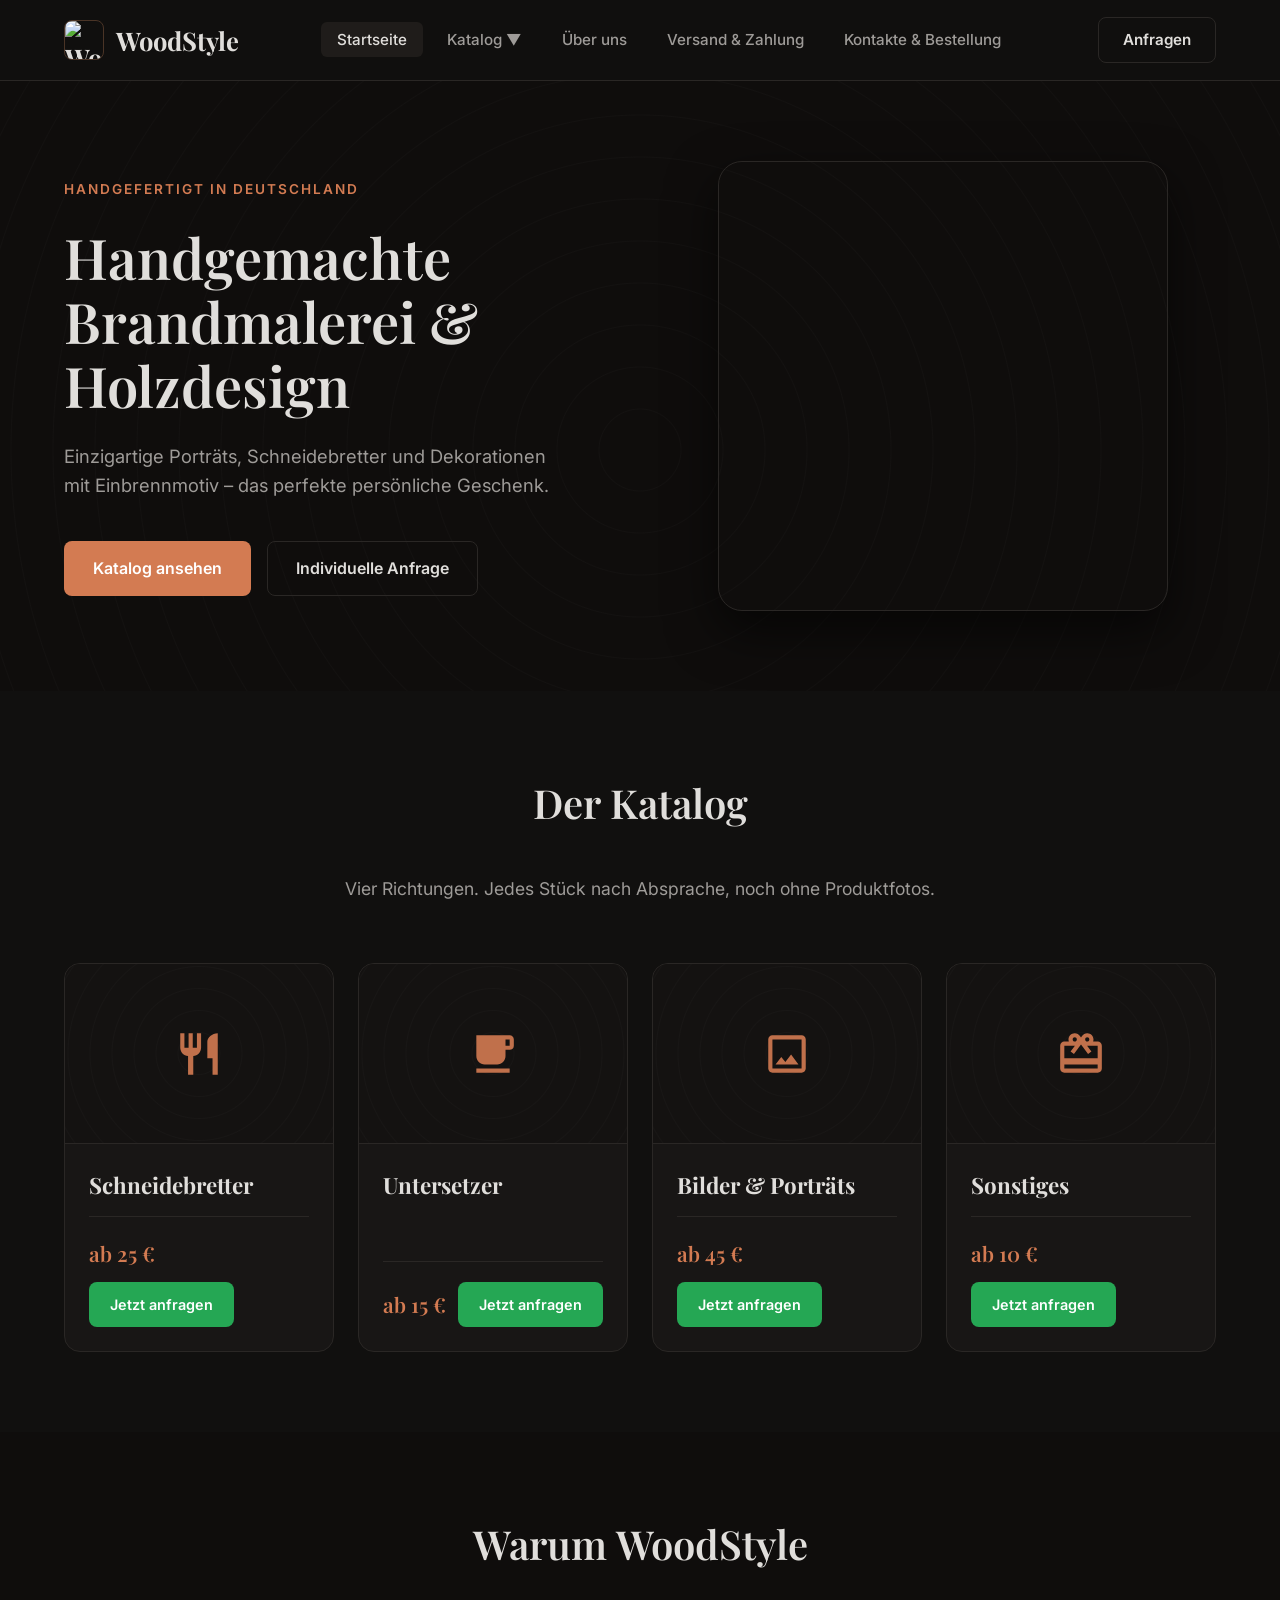
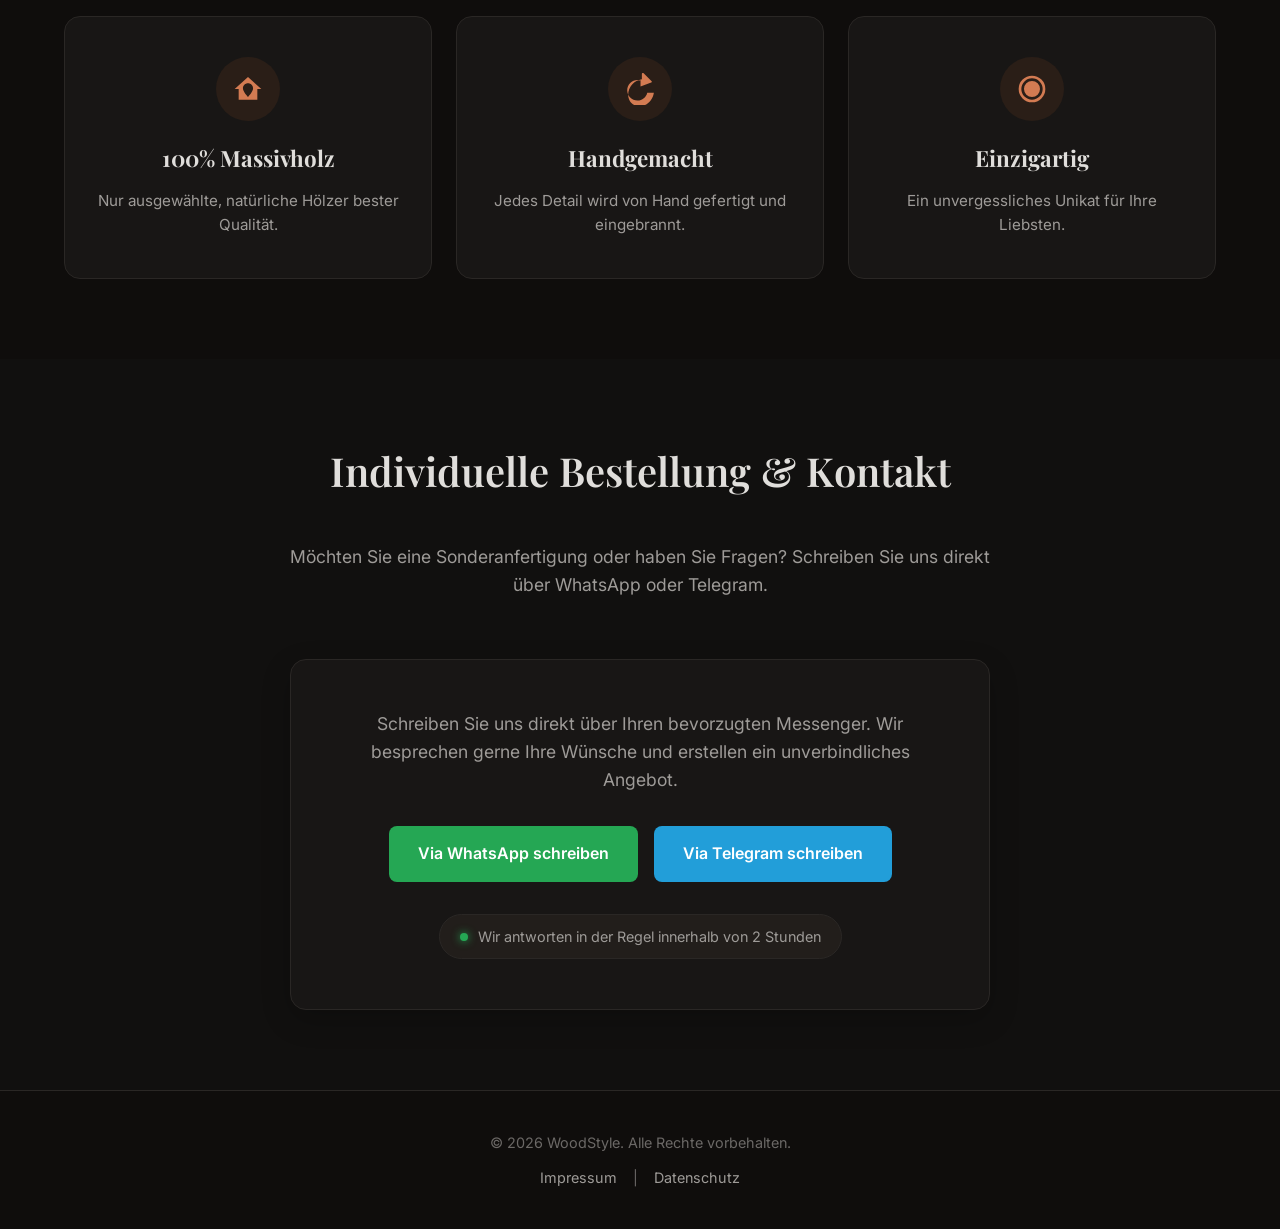
==== commit c83f8a3a: "Add files via upload" ====
--- a/index.html
+++ b/index.html
@@ -60,7 +60,6 @@
                     </div>
                 </div>
                 <div class="hero-image-wrapper">
-                    <!-- Картинка подтягивается через CSS -->
                     <div class="hero-image-placeholder"></div>
                 </div>
             </div>
@@ -80,6 +79,7 @@
                             <h3>Schneidebretter</h3>
                             <div class="card-footer">
                                 <span class="price">ab 25 €</span>
+                                <a href="https://wa.me/4915232161777?text=Hallo,%20ich%20interessiere%20mich%20f%C3%BCr%20Schneidebretter." target="_blank" rel="noopener noreferrer" class="btn btn-whatsapp btn-sm">Jetzt anfragen</a>
                             </div>
                         </div>
                     </article>
@@ -92,6 +92,7 @@
                             <h3>Untersetzer</h3>
                             <div class="card-footer">
                                 <span class="price">ab 15 €</span>
+                                <a href="https://wa.me/4915232161777?text=Hallo,%20ich%20interessiere%20mich%20f%C3%BCr%20Untersetzer." target="_blank" rel="noopener noreferrer" class="btn btn-whatsapp btn-sm">Jetzt anfragen</a>
                             </div>
                         </div>
                     </article>
@@ -104,6 +105,7 @@
                             <h3>Bilder &amp; Porträts</h3>
                             <div class="card-footer">
                                 <span class="price">ab 45 €</span>
+                                <a href="https://wa.me/4915232161777?text=Hallo,%20ich%20interessiere%20mich%20f%C3%BCr%20Brandmalerei." target="_blank" rel="noopener noreferrer" class="btn btn-whatsapp btn-sm">Jetzt anfragen</a>
                             </div>
                         </div>
                     </article>
@@ -116,6 +118,7 @@
                             <h3>Sonstiges</h3>
                             <div class="card-footer">
                                 <span class="price">ab 10 €</span>
+                                <a href="https://wa.me/4915232161777?text=Hallo,%20ich%20interessiere%20mich%20f%C3%BCr%20Holzdekorationen." target="_blank" rel="noopener noreferrer" class="btn btn-whatsapp btn-sm">Jetzt anfragen</a>
                             </div>
                         </div>
                     </article>
--- a/style.css
+++ b/style.css
@@ -71,7 +71,6 @@
   color: var(--text-main); text-decoration: none;
 }
 
-/* Логотип: строго 40x40 пикселей */
 .logo-img {
   width: 40px; height: 40px;
   border-radius: 8px;
@@ -110,12 +109,20 @@
 @media (min-width: 851px) { .dropdown:hover .dropdown-menu { display: block; } }
 .dropdown.open .dropdown-menu { display: block; }
 
-/* Бургер */
+/* Бургер-кнопка и её анимация */
 .burger-btn {
-  display: none; flex-direction: column; justify-content: space-between;
-  width: 30px; height: 20px; background: transparent; border: none; cursor: pointer; z-index: 1002;
-}
-.burger-btn span { width: 100%; height: 2px; background-color: var(--text-main); border-radius: 2px; transition: var(--transition); }
+  display: none; flex-direction: column; justify-content: center; align-items: center;
+  width: 30px; height: 24px; background: transparent; border: none; cursor: pointer; z-index: 1002; gap: 5px;
+}
+.burger-btn span { 
+  display: block; width: 100%; height: 2px; background-color: var(--text-main); 
+  border-radius: 2px; transition: transform 0.3s ease, opacity 0.3s ease; 
+}
+
+/* Анимация превращения в крестик */
+.burger-btn.active span:nth-child(1) { transform: translateY(7px) rotate(45deg); }
+.burger-btn.active span:nth-child(2) { opacity: 0; }
+.burger-btn.active span:nth-child(3) { transform: translateY(-7px) rotate(-45deg); }
 
 /* ==========================================
    КНОПКИ
@@ -178,8 +185,21 @@
    СЕКЦИИ И КАТАЛОГ
    ========================================== */
 .section { padding: 80px 0; }
+
 .section-title { font-family: var(--font-serif); font-size: 2.5rem; font-weight: 600; text-align: center; margin-bottom: 16px; }
 .section-subtitle { text-align: center; color: var(--text-muted); font-size: 1.1rem; margin-bottom: 60px; max-width: 700px; margin-inline: auto; }
+
+/* ЖЕСТКОЕ ИСПРАВЛЕНИЕ ДЛЯ ЗАГОЛОВКОВ IMPRESSUM И DATENSCHUTZ */
+.section .container h2 {
+  font-family: var(--font-serif) !important;
+  font-size: 2.5rem !important;
+  font-weight: 600 !important;
+  text-align: center !important;
+  margin: 0 auto 40px auto !important;
+  color: var(--text-main) !important;
+  display: block !important;
+  width: 100% !important;
+}
 
 .catalog-grid {
   display: grid; grid-template-columns: repeat(auto-fit, minmax(260px, 1fr)); gap: 24px;
@@ -222,14 +242,15 @@
 .product-card:hover .card-body h3 { color: var(--accent); }
 .card-body p { color: var(--text-muted); font-size: 0.95rem; margin-bottom: 24px; flex-grow: 1; }
 
+/* Исправлено: добавлен flex-wrap, чтобы кнопка не пропадала на мобильных */
 .card-footer {
-  display: flex; justify-content: space-between; align-items: center;
+  display: flex; justify-content: space-between; align-items: center; flex-wrap: wrap; gap: 12px;
   border-top: 1px solid var(--border-color); padding-top: 20px; margin-top: auto;
 }
 .price { font-family: var(--font-serif); font-size: 1.3rem; color: var(--accent); font-weight: 600; }
 
 /* ==========================================
-   ОСТАЛЬНЫЕ БЛОКИ (Преимущества, Контакты)
+   ОСТАЛЬНЫЕ БЛОКИ
    ========================================== */
 .benefits-grid { display: grid; grid-template-columns: repeat(3, 1fr); gap: 24px; }
 .benefit-item { background-color: var(--bg-card); border: 1px solid var(--border-color); border-radius: var(--radius-lg); padding: 40px 30px; text-align: center; transition: var(--transition); }
@@ -292,6 +313,7 @@
 
 @media (max-width: 850px) {
   .burger-btn { display: flex; }
+  
   .nav-menu {
     position: fixed; top: 0; right: -100%; width: 100%; height: 100vh;
     background-color: var(--bg-main); padding: 100px 30px 30px;
@@ -299,7 +321,7 @@
     overflow-y: auto;
   }
   .nav-menu.active { right: 0; }
-  .mobile-close-btn { position: absolute; top: 25px; right: 25px; background: transparent; border: none; color: var(--text-main); font-size: 2.5rem; cursor: pointer; line-height: 1; }
+  
   .nav-list { flex-direction: column; align-items: flex-start; gap: 20px; width: 100%; }
   .nav-link { font-size: 1.2rem; padding: 10px 0; width: 100%; }
   .dropdown-menu { position: static; box-shadow: none; background-color: transparent; border: none; padding-left: 15px; margin-top: 10px; display: none; }
@@ -308,4 +330,8 @@
   .contact-buttons-row { flex-direction: column; }
   .hero-content h1 { font-size: 2.2rem; }
   .legal-content, .contact-card { padding: 30px 20px; }
+  
+  /* На мобильных карточки товаров делаем кнопки на всю ширину */
+  .card-footer { flex-direction: column; align-items: stretch; text-align: center; }
+  .card-footer .price { margin-bottom: 8px; }
 }
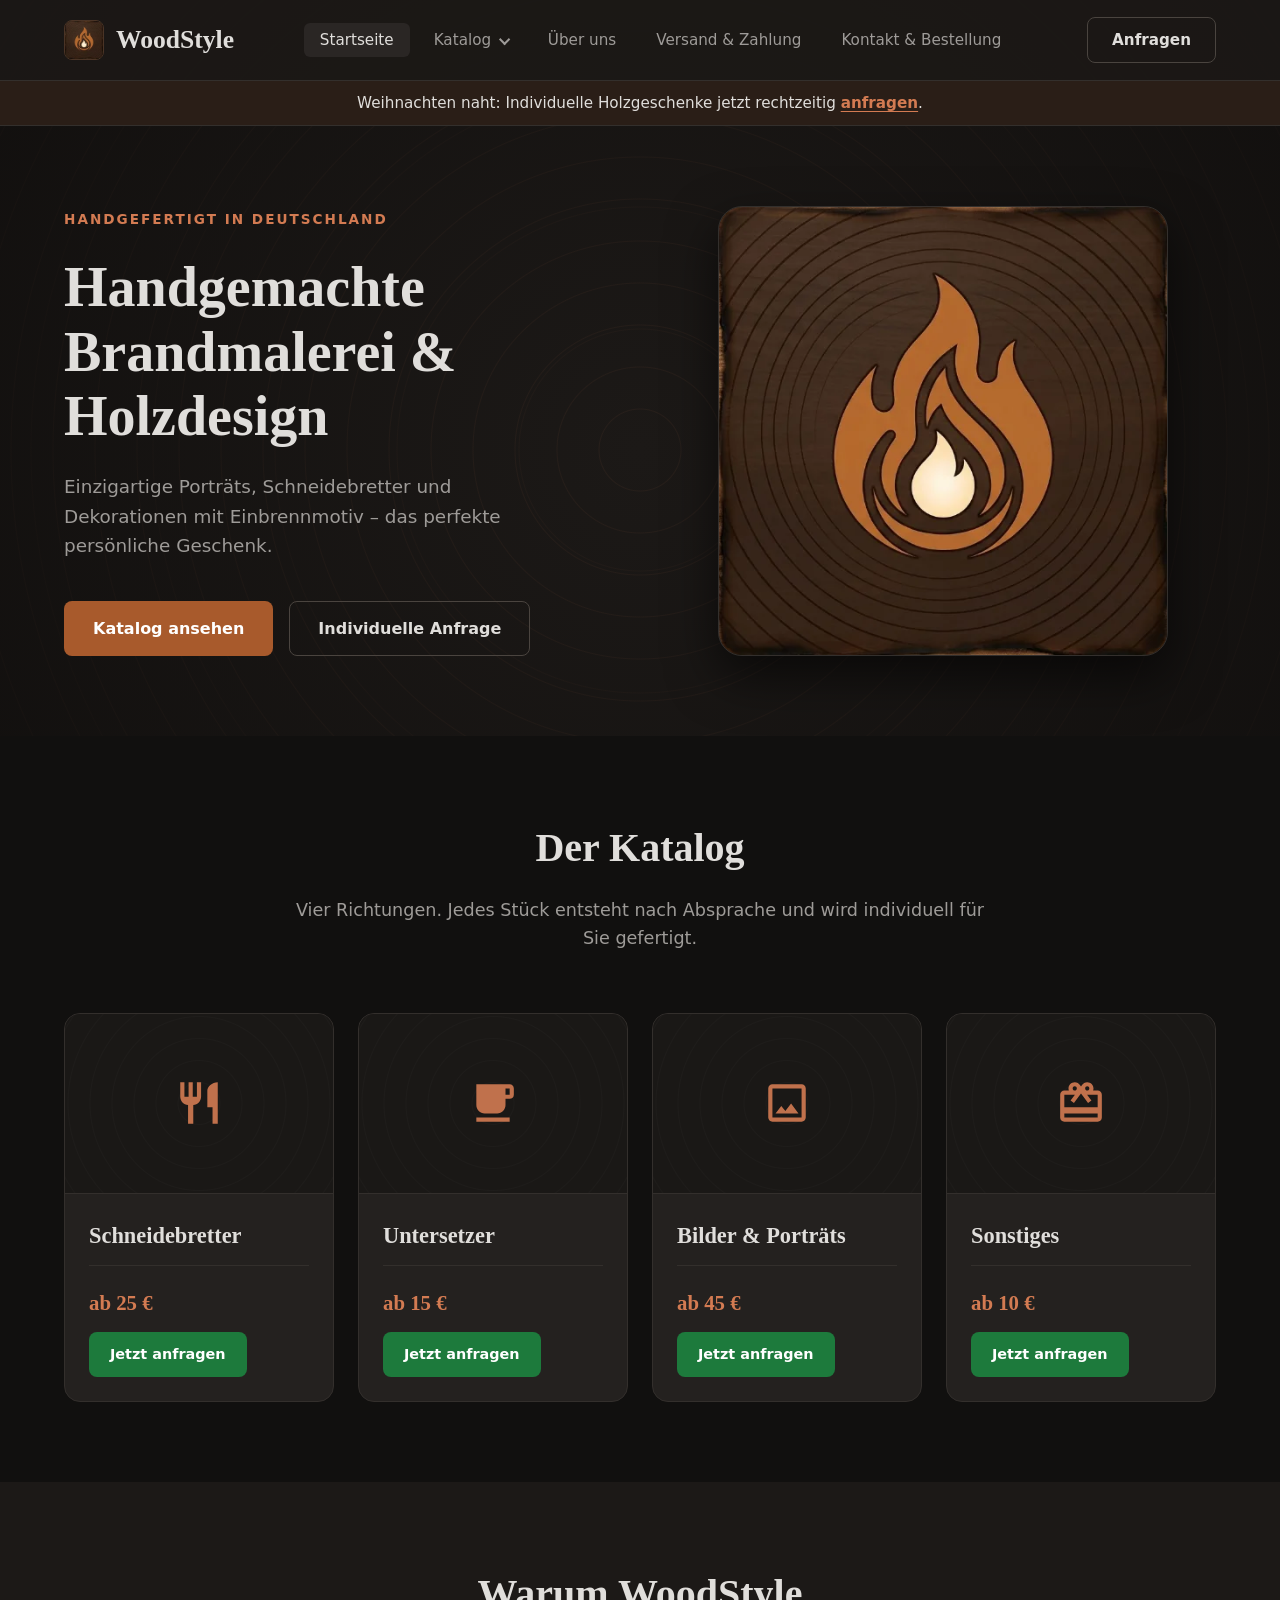
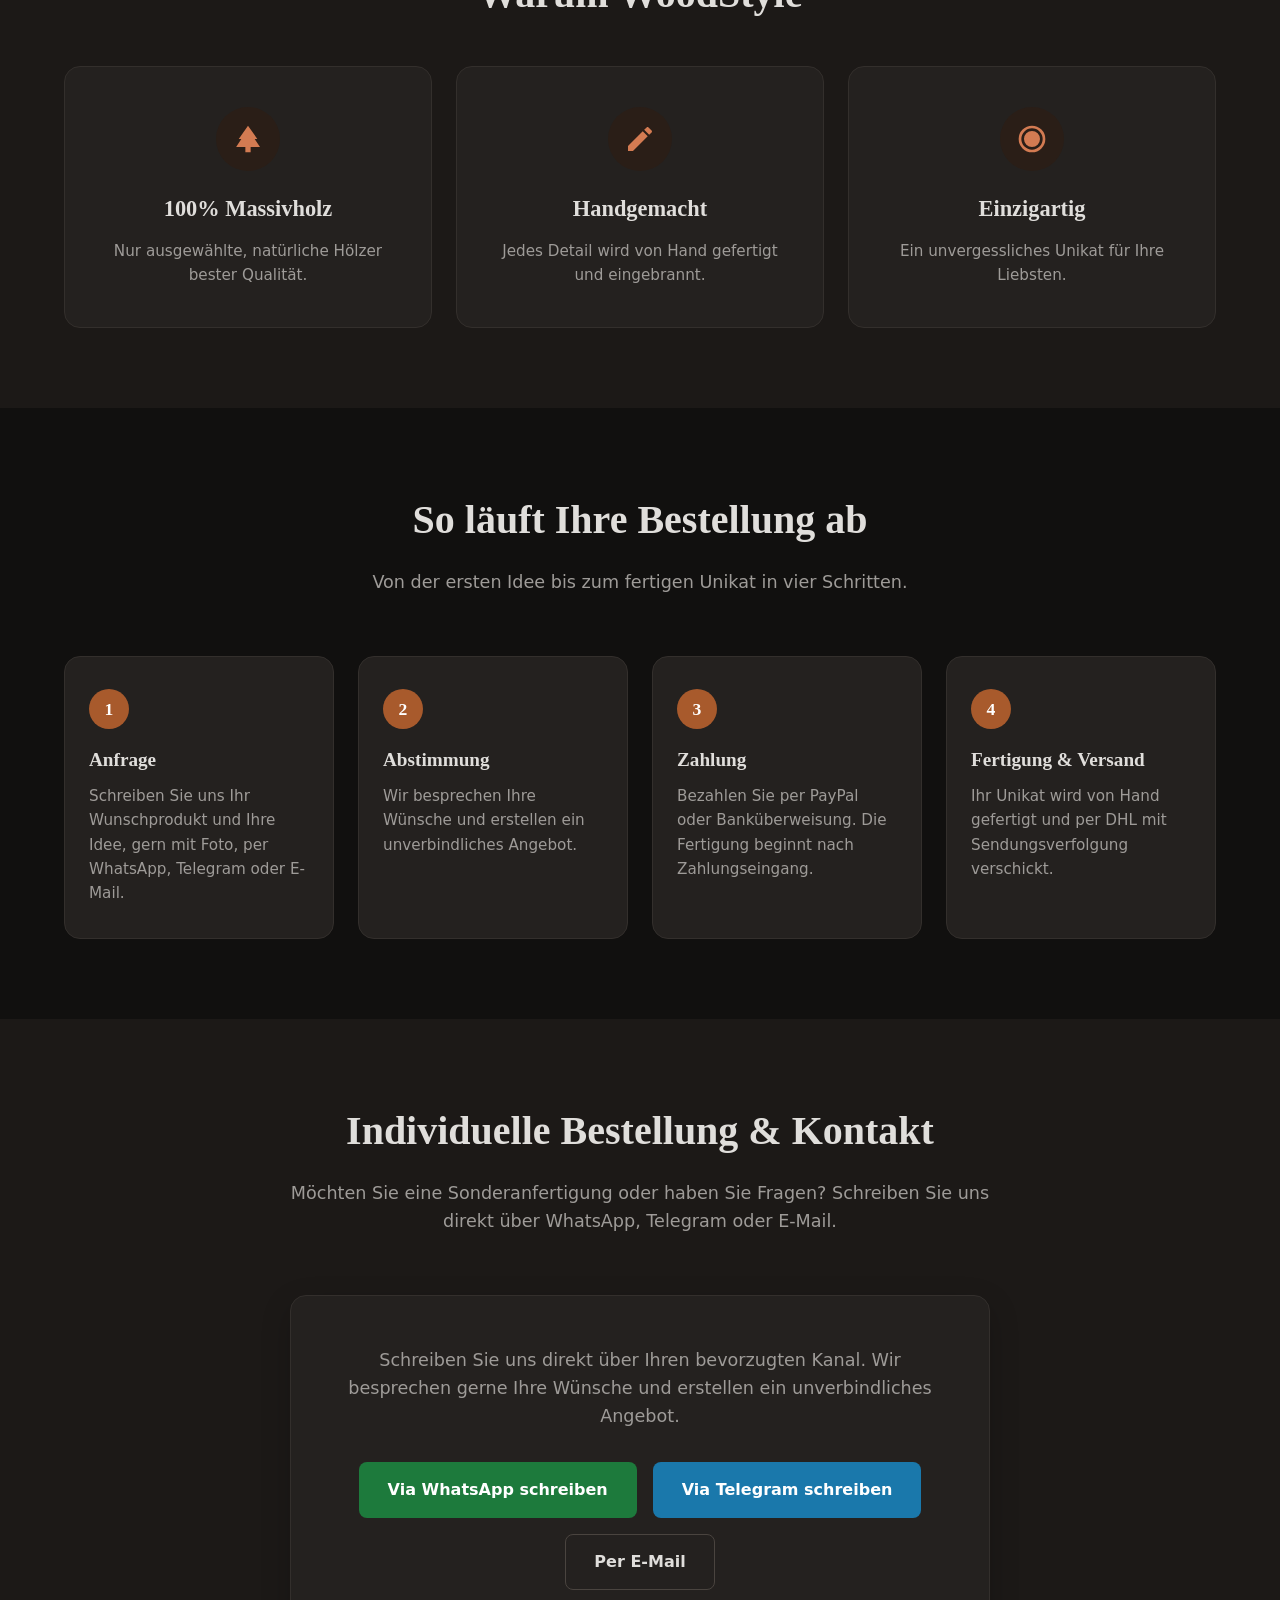
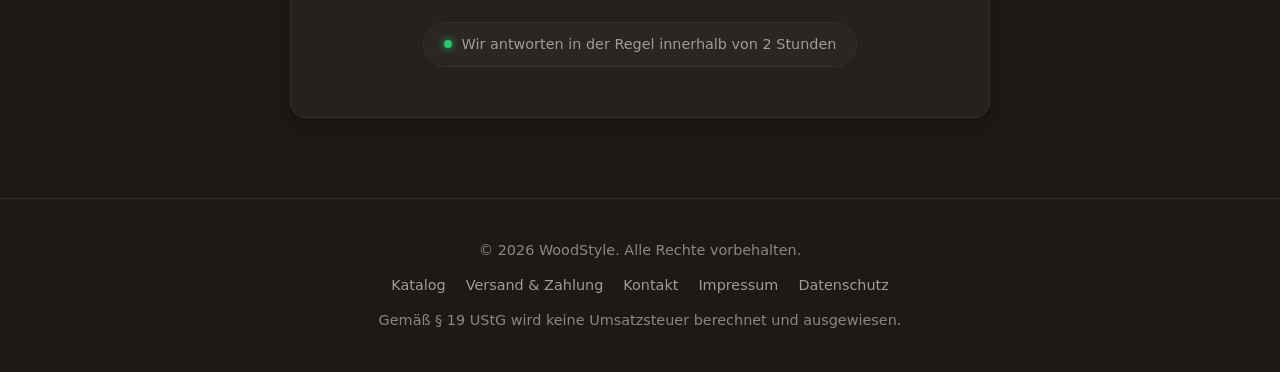
==== commit aa6455e5: "Add files via upload" ====
--- a/index.html
+++ b/index.html
@@ -1,192 +1,191 @@
-<!DOCTYPE html>
-<html lang="de">
-<head>
-    <meta charset="UTF-8">
-    <meta name="viewport" content="width=device-width, initial-scale=1.0">
-    <title>WoodStyle — Handgefertigte Holzprodukte & Brandmalerei</title>
-    <link rel="icon" href="android-chrome-512x512.png" type="image/png">
-    <link rel="stylesheet" href="style.css">
-    <script src="main.js" defer></script>
-</head>
-<body>
-
-    <header class="navbar">
-        <div class="container">
-            <a href="index.html" class="logo">
-                <img src="android-chrome-512x512.png" alt="WoodStyle Logo" class="logo-img">
-                WoodStyle
-            </a>
-
-            <button class="burger-btn" id="burgerBtn" aria-label="Menü öffnen" aria-expanded="false">
-                <span></span><span></span><span></span>
-            </button>
-
-            <div class="nav-center">
-                <nav class="nav-menu" id="navMenu">
-                    <ul class="nav-list">
-                        <li><a href="index.html" class="nav-link active">Startseite</a></li>
-                        <li class="dropdown">
-                            <a href="katalog.html" class="nav-link dropdown-toggle" aria-expanded="false">Katalog ▼</a>
-                            <ul class="dropdown-menu">
-                                <li><a href="katalog.html#schneidebretter">Schneidebretter</a></li>
-                                <li><a href="katalog.html#untersetzer">Untersetzer</a></li>
-                                <li><a href="katalog.html#bilder">Bilder &amp; Porträts</a></li>
-                                <li><a href="katalog.html#sonstiges">Sonstiges</a></li>
-                            </ul>
-                        </li>
-                        <li><a href="ueber-uns.html" class="nav-link">Über uns</a></li>
-                        <li><a href="versand.html" class="nav-link">Versand &amp; Zahlung</a></li>
-                        <li><a href="kontakt.html" class="nav-link">Kontakte &amp; Bestellung</a></li>
-                    </ul>
-                </nav>
-            </div>
-
-            <div class="nav-cta">
-                <a href="kontakt.html" class="btn btn-outline">Anfragen</a>
-            </div>
-        </div>
-    </header>
-
-    <main>
-        <section class="hero">
-            <div class="container hero-container">
-                <div class="hero-content">
-                    <span class="hero-subtitle">Handgefertigt in Deutschland</span>
-                    <h1>Handgemachte Brandmalerei &amp; Holzdesign</h1>
-                    <p>Einzigartige Porträts, Schneidebretter und Dekorationen mit Einbrennmotiv – das perfekte persönliche Geschenk.</p>
-                    <div class="hero-buttons">
-                        <a href="katalog.html" class="btn btn-primary">Katalog ansehen</a>
-                        <a href="kontakt.html" class="btn btn-outline">Individuelle Anfrage</a>
-                    </div>
-                </div>
-                <div class="hero-image-wrapper">
-                    <div class="hero-image-placeholder"></div>
-                </div>
-            </div>
-        </section>
-
-        <section class="section" style="background-color: var(--bg-dark);">
-            <div class="container">
-                <h2 class="section-title">Der Katalog</h2>
-                <p class="section-subtitle">Vier Richtungen. Jedes Stück nach Absprache, noch ohne Produktfotos.</p>
-                
-                <div class="catalog-grid">
-                    <article class="product-card">
-                        <div class="card-img-placeholder">
-                            <svg viewBox="0 0 24 24"><path d="M11 9H9V2H7v7H5V2H3v7c0 2.12 1.66 3.84 3.75 3.97V22h2.5v-9.03C11.34 12.84 13 11.12 13 9V2h-2v7zm5-3v8h2.5v8H21V2c-2.76 0-5 2.24-5 4z"/></svg>
-                        </div>
-                        <div class="card-body">
-                            <h3>Schneidebretter</h3>
-                            <div class="card-footer">
-                                <span class="price">ab 25 €</span>
-                                <a href="https://wa.me/4915232161777?text=Hallo,%20ich%20interessiere%20mich%20f%C3%BCr%20Schneidebretter." target="_blank" rel="noopener noreferrer" class="btn btn-whatsapp btn-sm">Jetzt anfragen</a>
-                            </div>
-                        </div>
-                    </article>
-                    
-                    <article class="product-card">
-                        <div class="card-img-placeholder">
-                            <svg viewBox="0 0 24 24"><path d="M20 3H4v10c0 2.21 1.79 4 4 4h6c2.21 0 4-1.79 4-4v-3h2c1.11 0 2-.89 2-2V5c0-1.11-.89-2-2-2zm0 5h-2V5h2v3zM4 19h16v2H4z"/></svg>
-                        </div>
-                        <div class="card-body">
-                            <h3>Untersetzer</h3>
-                            <div class="card-footer">
-                                <span class="price">ab 15 €</span>
-                                <a href="https://wa.me/4915232161777?text=Hallo,%20ich%20interessiere%20mich%20f%C3%BCr%20Untersetzer." target="_blank" rel="noopener noreferrer" class="btn btn-whatsapp btn-sm">Jetzt anfragen</a>
-                            </div>
-                        </div>
-                    </article>
-
-                    <article class="product-card">
-                        <div class="card-img-placeholder">
-                            <svg viewBox="0 0 24 24"><path d="M19 3H5c-1.1 0-2 .9-2 2v14c0 1.1.9 2 2 2h14c1.1 0 2-.9 2-2V5c0-1.1-.9-2-2-2zm0 16H5V5h14v14zm-5.04-6.71l-2.75 3.54-1.96-2.36L6.5 17h11l-3.54-4.71z"/></svg>
-                        </div>
-                        <div class="card-body">
-                            <h3>Bilder &amp; Porträts</h3>
-                            <div class="card-footer">
-                                <span class="price">ab 45 €</span>
-                                <a href="https://wa.me/4915232161777?text=Hallo,%20ich%20interessiere%20mich%20f%C3%BCr%20Brandmalerei." target="_blank" rel="noopener noreferrer" class="btn btn-whatsapp btn-sm">Jetzt anfragen</a>
-                            </div>
-                        </div>
-                    </article>
-
-                    <article class="product-card">
-                        <div class="card-img-placeholder">
-                            <svg viewBox="0 0 24 24"><path d="M20 6h-2.18c.11-.31.18-.65.18-1 0-1.66-1.34-3-3-3-1.05 0-1.96.54-2.5 1.35l-.5.67-.5-.68C10.96 2.54 10.05 2 9 2 7.34 2 6 3.34 6 5c0 .35.07.69.18 1H4c-1.11 0-1.99.89-1.99 2L2 19c0 1.11.89 2 2 2h16c1.11 0 2-.89 2-2V8c0-1.11-.89-2-2-2zm-5-2c.55 0 1 .45 1 1s-.45 1-1 1-1-.45-1-1 .45-1 1-1zM9 4c.55 0 1 .45 1 1s-.45 1-1 1-1-.45-1-1 .45-1 1-1zm11 15H4v-2h16v2zm0-5H4V8h5.08L7 10.83 8.62 12 11 8.76l1-1.36 1 1.36L15.38 12 17 10.83 14.92 8H20v6z"/></svg>
-                        </div>
-                        <div class="card-body">
-                            <h3>Sonstiges</h3>
-                            <div class="card-footer">
-                                <span class="price">ab 10 €</span>
-                                <a href="https://wa.me/4915232161777?text=Hallo,%20ich%20interessiere%20mich%20f%C3%BCr%20Holzdekorationen." target="_blank" rel="noopener noreferrer" class="btn btn-whatsapp btn-sm">Jetzt anfragen</a>
-                            </div>
-                        </div>
-                    </article>
-                </div>
-            </div>
-        </section>
-
-        <section class="section">
-            <div class="container">
-                <h2 class="section-title">Warum WoodStyle</h2>
-                <div class="benefits-grid" style="margin-top: 40px;">
-                    <div class="benefit-item">
-                        <div class="benefit-icon">
-                            <svg viewBox="0 0 24 24"><path d="M12,3L2,12H5V20H19V12H22L12,3M12,7.7C14.1,7.7 15.8,9.4 15.8,11.5C15.8,14.2 12,18 12,18C12,18 8.2,14.2 8.2,11.5C8.2,9.4 9.9,7.7 12,7.7Z"/></svg>
-                        </div>
-                        <h4>100% Massivholz</h4>
-                        <p>Nur ausgewählte, natürliche Hölzer bester Qualität.</p>
-                    </div>
-                    <div class="benefit-item">
-                        <div class="benefit-icon">
-                            <svg viewBox="0 0 24 24"><path d="M20.74,6.25L14.74,0.25C14.51,0.02 14.2,-0.06 13.9,0.04C13.6,0.14 13.4,0.41 13.4,0.75V4.73C7.64,5.54 3.14,10.46 3.14,16.5C3.14,21.19 6.95,25 11.64,25C16.68,25 21.6,20.5 22.41,14.74H17.43C16.7,18.11 13.69,20.62 10.14,20.62C5.87,20.62 2.41,17.16 2.41,12.89C2.41,8.62 5.87,5.16 10.14,5.16C10.91,5.16 11.66,5.27 12.4,5.47V10.16L20.4,7.16C20.85,6.98 21.05,6.48 20.74,6.25Z"/></svg>
-                        </div>
-                        <h4>Handgemacht</h4>
-                        <p>Jedes Detail wird von Hand gefertigt und eingebrannt.</p>
-                    </div>
-                    <div class="benefit-item">
-                        <div class="benefit-icon">
-                            <svg viewBox="0 0 24 24"><path d="M12,2A10,10 0 0,0 2,12A10,10 0 0,0 12,22A10,10 0 0,0 22,12A10,10 0 0,0 12,2M12,4A8,8 0 0,1 20,12A8,8 0 0,1 12,20A8,8 0 0,1 4,12A8,8 0 0,1 12,4M12,6A6,6 0 0,0 6,12A6,6 0 0,0 12,18A6,6 0 0,0 18,12A6,6 0 0,0 12,6Z"/></svg>
-                        </div>
-                        <h4>Einzigartig</h4>
-                        <p>Ein unvergessliches Unikat für Ihre Liebsten.</p>
-                    </div>
-                </div>
-            </div>
-        </section>
-
-        <section class="section" style="background-color: var(--bg-dark);">
-            <div class="container">
-                <div class="contact-wrapper">
-                    <h2 class="section-title">Individuelle Bestellung &amp; Kontakt</h2>
-                    <p class="section-subtitle">Möchten Sie eine Sonderanfertigung oder haben Sie Fragen? Schreiben Sie uns direkt über WhatsApp oder Telegram.</p>
-                    
-                    <div class="contact-card">
-                        <p>Schreiben Sie uns direkt über Ihren bevorzugten Messenger. Wir besprechen gerne Ihre Wünsche und erstellen ein unverbindliches Angebot.</p>
-                        <div class="contact-buttons-row">
-                            <a href="https://wa.me/4915232161777" target="_blank" rel="noopener noreferrer" class="btn btn-whatsapp">Via WhatsApp schreiben</a>
-                            <a href="https://t.me/woodstylede" target="_blank" rel="noopener noreferrer" class="btn btn-telegram">Via Telegram schreiben</a>
-                        </div>
-                        <div class="response-badge">
-                            <span class="response-badge-dot"></span>
-                            <span>Wir antworten in der Regel innerhalb von 2 Stunden</span>
-                        </div>
-                    </div>
-                </div>
-            </div>
-        </section>
-    </main>
-
-    <footer class="footer">
-        <div class="container">
-            <p>© 2026 WoodStyle. Alle Rechte vorbehalten.</p>
-            <div class="footer-links">
-                <a href="impressum.html">Impressum</a>
-                <span>|</span>
-                <a href="datenschutz.html">Datenschutz</a>
-            </div>
-        </div>
-    </footer>
-
-</body>
-</html>+<!DOCTYPE html>
+<html lang="de">
+<head>
+    <meta charset="UTF-8">
+    <meta name="viewport" content="width=device-width, initial-scale=1.0">
+    <title>WoodStyle – Handgefertigte Holzprodukte &amp; Brandmalerei aus Weilburg</title>
+    <meta name="description" content="Handgemachte Brandmalerei und Holzdesign aus Weilburg: Porträts nach Foto, Schneidebretter, Untersetzer und Holzdekorationen als persönliches Geschenk.">
+    <meta name="theme-color" content="#1c1917">
+    
+    <link rel="canonical" href="https://woodstyle.de/">
+    <meta property="og:type" content="website">
+    <meta property="og:site_name" content="WoodStyle">
+    <meta property="og:locale" content="de_DE">
+    <meta property="og:title" content="WoodStyle – Handgefertigte Holzprodukte &amp; Brandmalerei aus Weilburg">
+    <meta property="og:description" content="Handgemachte Brandmalerei und Holzdesign aus Weilburg: Porträts nach Foto, Schneidebretter, Untersetzer und Holzdekorationen als persönliches Geschenk.">
+    <meta property="og:url" content="https://woodstyle.de/">
+    <meta property="og:image" content="https://woodstyle.de/og-image.jpg">
+    <meta name="twitter:card" content="summary_large_image">
+
+    <link rel="icon" href="favicon.ico" sizes="any">
+    <link rel="icon" href="favicon-32x32.png" type="image/png" sizes="32x32">
+    <link rel="icon" href="favicon-16x16.png" type="image/png" sizes="16x16">
+    <link rel="apple-touch-icon" href="apple-touch-icon.png">
+    <link rel="manifest" href="site.webmanifest">
+
+    <link rel="preload" href="fonts/inter-400.woff" as="font" type="font/woff" crossorigin>
+    <link rel="stylesheet" href="style.css">
+    <script src="main.js" defer></script>
+    <script type="application/ld+json">{"@context": "https://schema.org", "@type": "LocalBusiness", "name": "WoodStyle", "description": "Handgefertigte Holzprodukte und individuelle Brandmalerei (Pyrografie): Porträts, Schneidebretter, Untersetzer und Holzdekorationen.", "url": "https://woodstyle.de/", "image": "https://woodstyle.de/og-image.jpg", "email": "woodstylede@gmail.com", "telephone": "+49 1523 2161777", "address": {"@type": "PostalAddress", "streetAddress": "Bahnhofstraße 11", "postalCode": "35781", "addressLocality": "Weilburg", "addressCountry": "DE"}, "areaServed": "DE"}</script>
+</head>
+<body>
+
+    <a href="#main" class="skip-link">Zum Inhalt springen</a>
+    <header class="navbar">
+        <div class="container">
+            <a href="index.html" class="logo">
+                <img src="logo-96.webp" alt="" width="40" height="40" class="logo-img">
+                <span>WoodStyle</span>
+            </a>
+
+            <button class="burger-btn" id="burgerBtn" aria-label="Menü öffnen" aria-expanded="false" aria-controls="navMenu">
+                <span></span><span></span><span></span>
+            </button>
+
+            <div class="nav-center">
+                <nav class="nav-menu" id="navMenu" aria-label="Hauptnavigation">
+                    <ul class="nav-list">
+                        <li><a href="index.html" class="nav-link" aria-current="page">Startseite</a></li><li class="dropdown"><a href="katalog.html" class="nav-link dropdown-toggle" aria-haspopup="true">Katalog</a><ul class="dropdown-menu"><li><a href="katalog.html#schneidebretter">Schneidebretter</a></li><li><a href="katalog.html#untersetzer">Untersetzer</a></li><li><a href="katalog.html#bilder">Bilder &amp; Porträts</a></li><li><a href="katalog.html#sonstiges">Sonstiges</a></li></ul></li><li><a href="ueber-uns.html" class="nav-link">Über uns</a></li><li><a href="versand.html" class="nav-link">Versand &amp; Zahlung</a></li><li><a href="kontakt.html" class="nav-link">Kontakt &amp; Bestellung</a></li>
+                    </ul>
+                </nav>
+            </div>
+
+            <div class="nav-cta">
+                <a href="kontakt.html" class="btn btn-outline">Anfragen</a>
+            </div>
+        </div>
+    </header>
+
+    <main id="main">
+        <div class="promo-strip">Weihnachten naht: Individuelle Holzgeschenke jetzt rechtzeitig <a href="kontakt.html">anfragen</a>.</div>
+        <section class="hero">
+            <div class="container hero-container">
+                <div class="hero-content">
+                    <span class="hero-subtitle">Handgefertigt in Deutschland</span>
+                    <h1>Handgemachte Brandmalerei &amp; Holzdesign</h1>
+                    <p>Einzigartige Porträts, Schneidebretter und Dekorationen mit Einbrennmotiv – das perfekte persönliche Geschenk.</p>
+                    <div class="hero-buttons">
+                        <a href="katalog.html" class="btn btn-primary">Katalog ansehen</a>
+                        <a href="kontakt.html" class="btn btn-outline">Individuelle Anfrage</a>
+                    </div>
+                </div>
+                <div class="hero-image-wrapper">
+                    <img src="hero.webp" alt="WoodStyle: Flamme als Brandmalerei auf dunklem Holz" width="512" height="512" class="hero-img" fetchpriority="high">
+                </div>
+            </div>
+        </section>
+
+        <section class="section section-alt">
+            <div class="container">
+                <h2 class="section-title">Der Katalog</h2>
+                <p class="section-subtitle">Vier Richtungen. Jedes Stück entsteht nach Absprache und wird individuell für Sie gefertigt.</p>
+                <div class="catalog-grid">
+                <article class="product-card">
+                    <div class="card-img-placeholder"><svg viewBox="0 0 24 24" aria-hidden="true" focusable="false"><path d="M11 9H9V2H7v7H5V2H3v7c0 2.12 1.66 3.84 3.75 3.97V22h2.5v-9.03C11.34 12.84 13 11.12 13 9V2h-2v7zm5-3v8h2.5v8H21V2c-2.76 0-5 2.24-5 4z"/></svg></div>
+                    <div class="card-body">
+                        <h3>Schneidebretter</h3>
+                        <div class="card-footer">
+                            <span class="price">ab 25 €</span>
+                            <a href="https://wa.me/4915232161777?text=Hallo%2C%20ich%20interessiere%20mich%20f%C3%BCr%20Schneidebretter." target="_blank" rel="noopener noreferrer" class="btn btn-whatsapp btn-sm" aria-label="Schneidebretter anfragen (WhatsApp)">Jetzt anfragen</a>
+                        </div>
+                    </div>
+                </article>
+                <article class="product-card">
+                    <div class="card-img-placeholder"><svg viewBox="0 0 24 24" aria-hidden="true" focusable="false"><path d="M20 3H4v10c0 2.21 1.79 4 4 4h6c2.21 0 4-1.79 4-4v-3h2c1.11 0 2-.89 2-2V5c0-1.11-.89-2-2-2zm0 5h-2V5h2v3zM4 19h16v2H4z"/></svg></div>
+                    <div class="card-body">
+                        <h3>Untersetzer</h3>
+                        <div class="card-footer">
+                            <span class="price">ab 15 €</span>
+                            <a href="https://wa.me/4915232161777?text=Hallo%2C%20ich%20interessiere%20mich%20f%C3%BCr%20Untersetzer." target="_blank" rel="noopener noreferrer" class="btn btn-whatsapp btn-sm" aria-label="Untersetzer anfragen (WhatsApp)">Jetzt anfragen</a>
+                        </div>
+                    </div>
+                </article>
+                <article class="product-card">
+                    <div class="card-img-placeholder"><svg viewBox="0 0 24 24" aria-hidden="true" focusable="false"><path d="M19 3H5c-1.1 0-2 .9-2 2v14c0 1.1.9 2 2 2h14c1.1 0 2-.9 2-2V5c0-1.1-.9-2-2-2zm0 16H5V5h14v14zm-5.04-6.71l-2.75 3.54-1.96-2.36L6.5 17h11l-3.54-4.71z"/></svg></div>
+                    <div class="card-body">
+                        <h3>Bilder &amp; Porträts</h3>
+                        <div class="card-footer">
+                            <span class="price">ab 45 €</span>
+                            <a href="https://wa.me/4915232161777?text=Hallo%2C%20ich%20interessiere%20mich%20f%C3%BCr%20Brandmalerei." target="_blank" rel="noopener noreferrer" class="btn btn-whatsapp btn-sm" aria-label="Bilder & Porträts anfragen (WhatsApp)">Jetzt anfragen</a>
+                        </div>
+                    </div>
+                </article>
+                <article class="product-card">
+                    <div class="card-img-placeholder"><svg viewBox="0 0 24 24" aria-hidden="true" focusable="false"><path d="M20 6h-2.18c.11-.31.18-.65.18-1 0-1.66-1.34-3-3-3-1.05 0-1.96.54-2.5 1.35l-.5.67-.5-.68C10.96 2.54 10.05 2 9 2 7.34 2 6 3.34 6 5c0 .35.07.69.18 1H4c-1.11 0-1.99.89-1.99 2L2 19c0 1.11.89 2 2 2h16c1.11 0 2-.89 2-2V8c0-1.11-.89-2-2-2zm-5-2c.55 0 1 .45 1 1s-.45 1-1 1-1-.45-1-1 .45-1 1-1zM9 4c.55 0 1 .45 1 1s-.45 1-1 1-1-.45-1-1 .45-1 1-1zm11 15H4v-2h16v2zm0-5H4V8h5.08L7 10.83 8.62 12 11 8.76l1-1.36 1 1.36L15.38 12 17 10.83 14.92 8H20v6z"/></svg></div>
+                    <div class="card-body">
+                        <h3>Sonstiges</h3>
+                        <div class="card-footer">
+                            <span class="price">ab 10 €</span>
+                            <a href="https://wa.me/4915232161777?text=Hallo%2C%20ich%20interessiere%20mich%20f%C3%BCr%20Holzdekorationen." target="_blank" rel="noopener noreferrer" class="btn btn-whatsapp btn-sm" aria-label="Sonstiges anfragen (WhatsApp)">Jetzt anfragen</a>
+                        </div>
+                    </div>
+                </article>
+                </div>
+            </div>
+        </section>
+
+        <section class="section">
+            <div class="container">
+                <h2 class="section-title">Warum WoodStyle</h2>
+                <div class="benefits-grid mt">
+                    <div class="benefit-item"><div class="benefit-icon"><svg viewBox="0 0 24 24" aria-hidden="true" focusable="false"><path d="M17 12h2L12 2 5.05 12H7l-3.9 6h6.92v4h3.96v-4H21z"/></svg></div><h3>100% Massivholz</h3><p>Nur ausgewählte, natürliche Hölzer bester Qualität.</p></div>
+                    <div class="benefit-item"><div class="benefit-icon"><svg viewBox="0 0 24 24" aria-hidden="true" focusable="false"><path d="M3 17.25V21h3.75L17.81 9.94l-3.75-3.75L3 17.25zM20.71 7.04c.39-.39.39-1.02 0-1.41l-2.34-2.34c-.39-.39-1.02-.39-1.41 0l-1.83 1.83 3.75 3.75 1.83-1.83z"/></svg></div><h3>Handgemacht</h3><p>Jedes Detail wird von Hand gefertigt und eingebrannt.</p></div>
+                    <div class="benefit-item"><div class="benefit-icon"><svg viewBox="0 0 24 24" aria-hidden="true" focusable="false"><path d="M12,2A10,10 0 0,0 2,12A10,10 0 0,0 12,22A10,10 0 0,0 22,12A10,10 0 0,0 12,2M12,4A8,8 0 0,1 20,12A8,8 0 0,1 12,20A8,8 0 0,1 4,12A8,8 0 0,1 12,4M12,6A6,6 0 0,0 6,12A6,6 0 0,0 12,18A6,6 0 0,0 18,12A6,6 0 0,0 12,6Z"/></svg></div><h3>Einzigartig</h3><p>Ein unvergessliches Unikat für Ihre Liebsten.</p></div>
+                </div>
+            </div>
+        </section>
+
+        <section class="section section-alt">
+            <div class="container">
+                <h2 class="section-title">So läuft Ihre Bestellung ab</h2>
+                <p class="section-subtitle">Von der ersten Idee bis zum fertigen Unikat in vier Schritten.</p>
+                <ol class="steps">
+                    <li class="step"><span class="step-num" aria-hidden="true">1</span><h3>Anfrage</h3><p>Schreiben Sie uns Ihr Wunschprodukt und Ihre Idee, gern mit Foto, per WhatsApp, Telegram oder E-Mail.</p></li>
+                    <li class="step"><span class="step-num" aria-hidden="true">2</span><h3>Abstimmung</h3><p>Wir besprechen Ihre Wünsche und erstellen ein unverbindliches Angebot.</p></li>
+                    <li class="step"><span class="step-num" aria-hidden="true">3</span><h3>Zahlung</h3><p>Bezahlen Sie per PayPal oder Banküberweisung. Die Fertigung beginnt nach Zahlungseingang.</p></li>
+                    <li class="step"><span class="step-num" aria-hidden="true">4</span><h3>Fertigung &amp; Versand</h3><p>Ihr Unikat wird von Hand gefertigt und per DHL mit Sendungsverfolgung verschickt.</p></li>
+                </ol>
+            </div>
+        </section>
+
+        <section class="section">
+            <div class="container">
+                <div class="contact-wrapper">
+                    <h2 class="section-title">Individuelle Bestellung &amp; Kontakt</h2>
+                    <p class="section-subtitle">Möchten Sie eine Sonderanfertigung oder haben Sie Fragen? Schreiben Sie uns direkt über WhatsApp, Telegram oder E-Mail.</p>
+
+                    <div class="contact-card">
+                        <p>Schreiben Sie uns direkt über Ihren bevorzugten Kanal. Wir besprechen gerne Ihre Wünsche und erstellen ein unverbindliches Angebot.</p>
+                        <div class="contact-buttons-row">
+                            <a href="https://wa.me/4915232161777" target="_blank" rel="noopener noreferrer" class="btn btn-whatsapp">Via WhatsApp schreiben</a>
+                            <a href="https://t.me/woodstylede" target="_blank" rel="noopener noreferrer" class="btn btn-telegram">Via Telegram schreiben</a>
+                            <a href="mailto:woodstylede@gmail.com?subject=Anfrage%20WoodStyle" class="btn btn-outline">Per E-Mail</a>
+                        </div>
+                        <div class="response-badge">
+                            <span class="response-badge-dot" aria-hidden="true"></span>
+                            <span>Wir antworten in der Regel innerhalb von 2 Stunden</span>
+                        </div>
+                    </div>
+                </div>
+            </div>
+        </section>
+    </main>
+
+    <footer class="footer">
+        <div class="container">
+            <p>© 2026 WoodStyle. Alle Rechte vorbehalten.</p>
+            <nav class="footer-links" aria-label="Fußzeile">
+                <a href="katalog.html">Katalog</a>
+                <a href="versand.html">Versand &amp; Zahlung</a>
+                <a href="kontakt.html">Kontakt</a>
+                <a href="impressum.html">Impressum</a>
+                <a href="datenschutz.html">Datenschutz</a>
+            </nav>
+            <p class="footer-note">Gemäß § 19 UStG wird keine Umsatzsteuer berechnet und ausgewiesen.</p>
+        </div>
+    </footer>
+
+    <a href="https://wa.me/4915232161777" class="fab-whatsapp" target="_blank" rel="noopener noreferrer" aria-label="WoodStyle per WhatsApp anschreiben"><svg viewBox="0 0 24 24" aria-hidden="true" focusable="false"><path d="M20 2H4c-1.1 0-2 .9-2 2v18l4-4h14c1.1 0 2-.9 2-2V4c0-1.1-.9-2-2-2z"/></svg><span>Anfragen</span></a>
+
+</body>
+</html>
--- a/style.css
+++ b/style.css
@@ -1,337 +1,372 @@
-@import url('https://fonts.googleapis.com/css2?family=Inter:wght@400;500;600&family=Playfair+Display:ital,wght@0,600;0,700;1,600&display=swap');
-
-:root {
-  --bg-main: #0f0d0c;
-  --bg-dark: #11100f;
-  --bg-card: #181615;
-  --border-color: #2a2725;
-  
-  --accent: #d37b52;
-  --accent-hover: #b86842;
-  
-  --text-main: #e0dedb;
-  --text-muted: #9e9b98;
-  --text-subtle: #6b6866;
-
-  --whatsapp: #25a754;
-  --whatsapp-hover: #1e8a44;
-  --telegram: #229ED9;
-  --telegram-hover: #1D8AC0;
-
-  --font-serif: 'Playfair Display', serif;
-  --font-sans: 'Inter', sans-serif;
-  
-  --radius-md: 10px;
-  --radius-lg: 16px;
-  --transition: all 0.3s cubic-bezier(0.25, 0.8, 0.25, 1);
-}
-
-* { box-sizing: border-box; margin: 0; padding: 0; }
-html { scroll-behavior: smooth; }
-
-body {
-  font-family: var(--font-sans);
-  background-color: var(--bg-main);
-  color: var(--text-main);
-  line-height: 1.6;
-  -webkit-font-smoothing: antialiased;
-  background-image: repeating-radial-gradient(
-    circle at center, transparent 0, transparent 40px, rgba(255, 255, 255, 0.02) 41px, transparent 42px
-  );
-  background-size: 100% 100%;
-  background-attachment: fixed;
-}
-
-.container { max-width: 1200px; margin: 0 auto; padding: 0 24px; }
-
-/* Плавное появление контента */
-main { animation: fadeIn 0.4s ease-in-out forwards; }
-@keyframes fadeIn {
-  from { opacity: 0; transform: translateY(15px); }
-  to { opacity: 1; transform: translateY(0); }
-}
-
-/* ==========================================
-   ШАПКА И НАВИГАЦИЯ
-   ========================================== */
-.navbar {
-  background-color: rgba(17, 16, 15, 0.95);
-  backdrop-filter: blur(10px);
-  position: sticky; top: 0; z-index: 1000;
-  border-bottom: 1px solid var(--border-color);
-}
-
-.navbar .container {
-  display: flex; justify-content: space-between; align-items: center; height: 80px;
-}
-
-.logo {
-  display: flex; align-items: center; gap: 12px;
-  font-family: var(--font-serif); font-size: 1.6rem; font-weight: 700;
-  color: var(--text-main); text-decoration: none;
-}
-
-.logo-img {
-  width: 40px; height: 40px;
-  border-radius: 8px;
-  object-fit: cover;
-  border: 1px solid #4a3426;
-  transition: var(--transition);
-}
-.logo:hover .logo-img { transform: scale(1.1) rotate(5deg); border-color: var(--accent); }
-
-.nav-center { display: flex; align-items: center; }
-.nav-list { display: flex; list-style: none; align-items: center; gap: 8px; }
-
-.nav-link {
-  color: var(--text-muted); text-decoration: none; font-weight: 500; font-size: 0.95rem;
-  padding: 8px 16px; border-radius: 6px; transition: var(--transition);
-}
-
-.nav-link:hover, .nav-link.active { color: var(--text-main); background-color: #1f1c1a; }
-.nav-cta .btn { padding: 10px 24px; font-size: 0.95rem; }
-
-.dropdown { position: relative; }
-.dropdown-menu {
-  display: none; position: absolute; top: 100%; left: 0;
-  background-color: var(--bg-card); border: 1px solid var(--border-color);
-  list-style: none; min-width: 220px; border-radius: var(--radius-md);
-  box-shadow: 0 10px 30px rgba(0,0,0,0.5); z-index: 1001; padding: 8px 0; margin-top: 8px;
-}
-
-.dropdown-menu a {
-  display: block; padding: 10px 20px; color: var(--text-muted);
-  text-decoration: none; font-size: 0.95rem; transition: var(--transition);
-}
-
-.dropdown-menu a:hover { background-color: #221e1b; color: var(--text-main); padding-left: 24px; }
-
-@media (min-width: 851px) { .dropdown:hover .dropdown-menu { display: block; } }
-.dropdown.open .dropdown-menu { display: block; }
-
-/* Бургер-кнопка и её анимация */
-.burger-btn {
-  display: none; flex-direction: column; justify-content: center; align-items: center;
-  width: 30px; height: 24px; background: transparent; border: none; cursor: pointer; z-index: 1002; gap: 5px;
-}
-.burger-btn span { 
-  display: block; width: 100%; height: 2px; background-color: var(--text-main); 
-  border-radius: 2px; transition: transform 0.3s ease, opacity 0.3s ease; 
-}
-
-/* Анимация превращения в крестик */
-.burger-btn.active span:nth-child(1) { transform: translateY(7px) rotate(45deg); }
-.burger-btn.active span:nth-child(2) { opacity: 0; }
-.burger-btn.active span:nth-child(3) { transform: translateY(-7px) rotate(-45deg); }
-
-/* ==========================================
-   КНОПКИ
-   ========================================== */
-.btn {
-  display: inline-flex; align-items: center; justify-content: center; gap: 8px;
-  padding: 14px 28px; border-radius: 8px; font-family: var(--font-sans);
-  font-weight: 600; font-size: 1rem; text-decoration: none;
-  border: 1px solid transparent; cursor: pointer; transition: var(--transition);
-}
-
-.btn-primary { background-color: var(--accent); color: #fff; }
-.btn-primary:hover { background-color: var(--accent-hover); transform: translateY(-3px); box-shadow: 0 8px 20px rgba(211,123,82,0.3); }
-
-.btn-outline { background-color: transparent; color: var(--text-main); border-color: var(--border-color); }
-.btn-outline:hover { border-color: var(--accent); color: var(--accent); background-color: rgba(211,123,82,0.05); transform: translateY(-3px); }
-
-.btn-whatsapp { background-color: var(--whatsapp); color: #fff; }
-.btn-whatsapp:hover { background-color: var(--whatsapp-hover); transform: translateY(-3px); box-shadow: 0 8px 20px rgba(37,167,84,0.3); }
-
-.btn-telegram { background-color: var(--telegram); color: #fff; }
-.btn-telegram:hover { background-color: var(--telegram-hover); transform: translateY(-3px); box-shadow: 0 8px 20px rgba(34,158,217,0.3); }
-
-.btn-sm { padding: 10px 20px; font-size: 0.9rem; }
-
-/* ==========================================
-   ГЛАВНЫЙ ЭКРАН (HERO)
-   ========================================== */
-.hero { padding: 80px 0; }
-.hero-container { display: flex; align-items: center; justify-content: space-between; gap: 60px; }
-.hero-content { flex: 1 1 50%; }
-
-.hero-subtitle {
-  display: inline-block; color: var(--accent); font-size: 0.85rem;
-  font-weight: 600; letter-spacing: 2px; text-transform: uppercase; margin-bottom: 24px;
-}
-
-.hero-content h1 { font-family: var(--font-serif); font-size: 3.5rem; font-weight: 600; line-height: 1.15; margin-bottom: 24px; }
-.hero-content p { font-size: 1.15rem; color: var(--text-muted); margin-bottom: 40px; max-width: 500px; }
-.hero-buttons { display: flex; gap: 16px; }
-
-.hero-image-wrapper { flex: 1 1 50%; display: flex; justify-content: center; }
-.hero-image-placeholder {
-  width: 100%; max-width: 450px; aspect-ratio: 1 / 1;
-  background-image: url('android-chrome-512x512.png'); 
-  background-size: cover;
-  background-position: center;
-  border: 1px solid var(--border-color);
-  border-radius: 24px; 
-  box-shadow: 0 20px 50px rgba(0,0,0,0.6);
-  transition: var(--transition);
-}
-
-.hero-image-placeholder:hover {
-  transform: scale(1.02) translateY(-5px);
-  box-shadow: 0 30px 60px rgba(0,0,0,0.8), 0 0 20px rgba(211,123,82,0.2);
-}
-
-/* ==========================================
-   СЕКЦИИ И КАТАЛОГ
-   ========================================== */
-.section { padding: 80px 0; }
-
-.section-title { font-family: var(--font-serif); font-size: 2.5rem; font-weight: 600; text-align: center; margin-bottom: 16px; }
-.section-subtitle { text-align: center; color: var(--text-muted); font-size: 1.1rem; margin-bottom: 60px; max-width: 700px; margin-inline: auto; }
-
-/* ЖЕСТКОЕ ИСПРАВЛЕНИЕ ДЛЯ ЗАГОЛОВКОВ IMPRESSUM И DATENSCHUTZ */
-.section .container h2 {
-  font-family: var(--font-serif) !important;
-  font-size: 2.5rem !important;
-  font-weight: 600 !important;
-  text-align: center !important;
-  margin: 0 auto 40px auto !important;
-  color: var(--text-main) !important;
-  display: block !important;
-  width: 100% !important;
-}
-
-.catalog-grid {
-  display: grid; grid-template-columns: repeat(auto-fit, minmax(260px, 1fr)); gap: 24px;
-}
-.catalog-page-grid {
-  display: grid; grid-template-columns: repeat(2, 1fr); gap: 30px;
-}
-
-/* АНИМАЦИИ КАРТОЧЕК ТОВАРОВ */
-.product-card {
-  background-color: var(--bg-card); border: 1px solid var(--border-color);
-  border-radius: var(--radius-lg); overflow: hidden; display: flex; flex-direction: column;
-  transition: var(--transition); position: relative;
-}
-
-.product-card:hover { 
-  transform: translateY(-8px); 
-  border-color: var(--accent); 
-  box-shadow: 0 15px 35px rgba(0,0,0,0.4), 0 0 15px rgba(211,123,82,0.1); 
-}
-
-.card-img-placeholder {
-  height: 180px; background-color: #141211; border-bottom: 1px solid var(--border-color);
-  display: flex; align-items: center; justify-content: center;
-  background-image: repeating-radial-gradient(circle at center, transparent 0, transparent 20px, rgba(255,255,255,0.02) 21px, transparent 22px);
-  overflow: hidden;
-}
-
-.card-img-placeholder svg { 
-  width: 50px; height: 50px; fill: var(--accent); opacity: 0.9; 
-  transition: transform 0.4s cubic-bezier(0.175, 0.885, 0.32, 1.275);
-}
-
-.product-card:hover .card-img-placeholder svg {
-  transform: scale(1.25) rotate(5deg);
-}
-
-.card-body { padding: 24px; display: flex; flex-direction: column; flex-grow: 1; }
-.card-body h3 { font-family: var(--font-serif); font-size: 1.4rem; margin-bottom: 12px; transition: color 0.3s; }
-.product-card:hover .card-body h3 { color: var(--accent); }
-.card-body p { color: var(--text-muted); font-size: 0.95rem; margin-bottom: 24px; flex-grow: 1; }
-
-/* Исправлено: добавлен flex-wrap, чтобы кнопка не пропадала на мобильных */
-.card-footer {
-  display: flex; justify-content: space-between; align-items: center; flex-wrap: wrap; gap: 12px;
-  border-top: 1px solid var(--border-color); padding-top: 20px; margin-top: auto;
-}
-.price { font-family: var(--font-serif); font-size: 1.3rem; color: var(--accent); font-weight: 600; }
-
-/* ==========================================
-   ОСТАЛЬНЫЕ БЛОКИ
-   ========================================== */
-.benefits-grid { display: grid; grid-template-columns: repeat(3, 1fr); gap: 24px; }
-.benefit-item { background-color: var(--bg-card); border: 1px solid var(--border-color); border-radius: var(--radius-lg); padding: 40px 30px; text-align: center; transition: var(--transition); }
-.benefit-item:hover { border-color: var(--accent); transform: translateY(-5px); box-shadow: 0 10px 25px rgba(0,0,0,0.3); }
-.benefit-icon { width: 64px; height: 64px; margin: 0 auto 20px; background-color: #2a1e17; border-radius: 50%; display: flex; align-items: center; justify-content: center; transition: var(--transition); }
-.benefit-item:hover .benefit-icon { transform: scale(1.1); background-color: var(--accent); }
-.benefit-item:hover .benefit-icon svg { fill: #fff; }
-.benefit-icon svg { width: 32px; height: 32px; fill: var(--accent); transition: var(--transition); }
-.benefit-item h4 { font-family: var(--font-serif); font-size: 1.4rem; margin-bottom: 12px; }
-.benefit-item p { color: var(--text-muted); font-size: 0.95rem; }
-
-.contact-wrapper { max-width: 700px; margin: 0 auto; text-align: center; }
-.contact-card { background-color: var(--bg-card); border: 1px solid var(--border-color); border-radius: var(--radius-lg); padding: 50px; box-shadow: 0 10px 30px rgba(0,0,0,0.2); }
-.contact-card p { color: var(--text-muted); font-size: 1.1rem; margin-bottom: 32px; }
-.contact-buttons-row { display: flex; gap: 16px; justify-content: center; margin-bottom: 32px; }
-.response-badge { display: inline-flex; align-items: center; gap: 10px; background-color: #221e1b; border: 1px solid var(--border-color); padding: 10px 20px; border-radius: 30px; color: var(--text-muted); font-size: 0.9rem; }
-.response-badge-dot { width: 8px; height: 8px; background-color: var(--whatsapp); border-radius: 50%; box-shadow: 0 0 8px var(--whatsapp); animation: pulse 2s infinite; }
-
-@keyframes pulse {
-  0% { box-shadow: 0 0 0 0 rgba(37, 167, 84, 0.7); }
-  70% { box-shadow: 0 0 0 10px rgba(37, 167, 84, 0); }
-  100% { box-shadow: 0 0 0 0 rgba(37, 167, 84, 0); }
-}
-
-.shipping-wrapper { display: grid; grid-template-columns: repeat(2, 1fr); gap: 24px; max-width: 900px; margin: 0 auto; }
-.info-card { background-color: var(--bg-card); border: 1px solid var(--border-color); border-radius: var(--radius-lg); padding: 40px; transition: var(--transition); }
-.info-card:hover { border-color: var(--accent); transform: translateY(-3px); }
-.info-card-header { display: flex; align-items: center; gap: 16px; margin-bottom: 20px; }
-.info-icon { width: 50px; height: 50px; background-color: #2a1e17; border-radius: 12px; display: flex; align-items: center; justify-content: center; transition: var(--transition); }
-.info-card:hover .info-icon { background-color: var(--accent); }
-.info-card:hover .info-icon svg { fill: #fff; }
-.info-icon svg { fill: var(--accent); width: 24px; height: 24px; transition: var(--transition); }
-.info-card h3 { font-family: var(--font-serif); font-size: 1.5rem; }
-.info-card p { color: var(--text-muted); }
-
-.about-wrapper { max-width: 900px; margin: 0 auto; }
-.legal-content { background-color: var(--bg-card); padding: 50px; border-radius: var(--radius-lg); border: 1px solid var(--border-color); max-width: 800px; margin: 0 auto; }
-.craftsman-card { background-color: var(--bg-card); border: 1px solid var(--border-color); border-left: 4px solid var(--accent); border-radius: var(--radius-lg); padding: 40px; margin-bottom: 40px; }
-.legal-content h3 { font-family: var(--font-serif); color: var(--accent); margin: 30px 0 16px; font-size: 1.5rem; }
-.legal-content h4 { color: var(--text-main); margin: 20px 0 10px; }
-.legal-content p { color: var(--text-muted); margin-bottom: 16px; }
-.legal-content a { color: var(--accent); text-decoration: none; }
-.legal-content a:hover { text-decoration: underline; }
-
-.footer { background-color: var(--bg-main); padding: 40px 0; border-top: 1px solid var(--border-color); text-align: center; color: var(--text-subtle); font-size: 0.9rem; }
-.footer-links { display: flex; justify-content: center; gap: 16px; margin-top: 12px; }
-.footer-links a { color: var(--text-muted); text-decoration: none; transition: var(--transition); }
-.footer-links a:hover { color: var(--text-main); }
-
-/* ==========================================
-   АДАПТИВНОСТЬ
-   ========================================== */
-@media (max-width: 992px) {
-  .catalog-page-grid, .benefits-grid, .shipping-wrapper { grid-template-columns: 1fr; }
-  .hero-container { flex-direction: column; text-align: center; gap: 40px; }
-  .hero-content h1 { font-size: 2.8rem; }
-  .hero-content p { margin-inline: auto; }
-  .hero-buttons { justify-content: center; }
-}
-
-@media (max-width: 850px) {
-  .burger-btn { display: flex; }
-  
-  .nav-menu {
-    position: fixed; top: 0; right: -100%; width: 100%; height: 100vh;
-    background-color: var(--bg-main); padding: 100px 30px 30px;
-    transition: right 0.4s cubic-bezier(0.77, 0, 0.175, 1); z-index: 1001;
-    overflow-y: auto;
-  }
-  .nav-menu.active { right: 0; }
-  
-  .nav-list { flex-direction: column; align-items: flex-start; gap: 20px; width: 100%; }
-  .nav-link { font-size: 1.2rem; padding: 10px 0; width: 100%; }
-  .dropdown-menu { position: static; box-shadow: none; background-color: transparent; border: none; padding-left: 15px; margin-top: 10px; display: none; }
-  .dropdown.open .dropdown-menu { display: block; }
-  .nav-cta { display: none; }
-  .contact-buttons-row { flex-direction: column; }
-  .hero-content h1 { font-size: 2.2rem; }
-  .legal-content, .contact-card { padding: 30px 20px; }
-  
-  /* На мобильных карточки товаров делаем кнопки на всю ширину */
-  .card-footer { flex-direction: column; align-items: stretch; text-align: center; }
-  .card-footer .price { margin-bottom: 8px; }
-}+/* ==========================================
+   ШРИФТЫ (локально, без обращения к серверам Google)
+   Playfair Display: скачайте woff2 (600 и 700, latin) например через
+   https://gwfh.mranftl.com/fonts/playfair-display , положите в /fonts
+   и раскомментируйте блоки ниже. Пока используется запасной Georgia.
+   ========================================== */
+@font-face { font-family: 'Inter'; font-weight: 400; font-style: normal; font-display: swap; src: url('fonts/inter-400.woff') format('woff'); }
+@font-face { font-family: 'Inter'; font-weight: 500; font-style: normal; font-display: swap; src: url('fonts/inter-500.woff') format('woff'); }
+@font-face { font-family: 'Inter'; font-weight: 600; font-style: normal; font-display: swap; src: url('fonts/inter-600.woff') format('woff'); }
+/*
+@font-face { font-family: 'Playfair Display'; font-weight: 600; font-style: normal; font-display: swap; src: url('fonts/playfair-display-600.woff2') format('woff2'); }
+@font-face { font-family: 'Playfair Display'; font-weight: 700; font-style: normal; font-display: swap; src: url('fonts/playfair-display-700.woff2') format('woff2'); }
+*/
+
+:root {
+  --bg-main: #1c1917;
+  --bg-dark: #11100f;
+  --bg-card: #24211f;
+  --border-color: #332f2c;
+
+  --accent: #d37b52;          /* акцент для текста и рамок */
+  --accent-btn: #a85a2c;      /* фон кнопок: белый текст >= 4.5:1 */
+  --accent-btn-hover: #8f4a22;
+
+  --text-main: #e0dedb;
+  --text-muted: #9e9b98;
+  --text-subtle: #8a8683;
+
+  --whatsapp: #1d7a3c;
+  --whatsapp-hover: #166630;
+  --telegram: #1a78ab;
+  --telegram-hover: #156591;
+
+  --font-serif: 'Playfair Display', Georgia, 'Times New Roman', serif;
+  --font-sans: 'Inter', system-ui, -apple-system, 'Segoe UI', Roboto, sans-serif;
+
+  --radius-md: 10px;
+  --radius-lg: 16px;
+  --transition: all 0.3s cubic-bezier(0.25, 0.8, 0.25, 1);
+}
+
+* { box-sizing: border-box; margin: 0; padding: 0; }
+html { scroll-behavior: smooth; }
+
+/* Плавный переход между страницами без JS (браузеры без поддержки просто грузят страницу) */
+@view-transition { navigation: auto; }
+
+body {
+  font-family: var(--font-sans);
+  background-color: var(--bg-main);
+  color: var(--text-main);
+  line-height: 1.6;
+  -webkit-font-smoothing: antialiased;
+  background-image:
+    radial-gradient(circle at center, rgba(28, 25, 23, 0.2) 0%, rgba(15, 13, 12, 0.8) 100%),
+    repeating-radial-gradient(circle at 50% 50%, transparent 0, transparent 40px, rgba(211, 123, 82, 0.08) 41px, transparent 42px),
+    repeating-radial-gradient(circle at 50% 50%, transparent 0, transparent 120px, rgba(211, 123, 82, 0.05) 121px, transparent 122px);
+  background-attachment: fixed;
+}
+
+img { max-width: 100%; height: auto; }
+
+.container { max-width: 1200px; margin: 0 auto; padding: 0 24px; }
+
+:focus-visible { outline: 2px solid var(--accent); outline-offset: 3px; border-radius: 4px; }
+
+.skip-link {
+  position: absolute; left: 16px; top: -100px; z-index: 2000;
+  background: var(--accent-btn); color: #fff; padding: 10px 18px; border-radius: 8px; text-decoration: none; font-weight: 600;
+}
+.skip-link:focus { top: 12px; }
+
+/* ==========================================
+   ШАПКА И НАВИГАЦИЯ
+   ========================================== */
+.navbar {
+  position: sticky; top: 0; z-index: 1000;
+  border-bottom: 1px solid var(--border-color);
+  view-transition-name: navbar;
+}
+/* blur вынесен в псевдоэлемент: backdrop-filter на самой шапке ломает position: fixed у мобильного меню */
+.navbar::before {
+  content: ""; position: absolute; inset: 0; z-index: -1;
+  background-color: rgba(28, 25, 23, 0.95);
+  -webkit-backdrop-filter: blur(10px); backdrop-filter: blur(10px);
+}
+
+.navbar .container { display: flex; justify-content: space-between; align-items: center; height: 80px; gap: 16px; }
+
+.logo {
+  display: flex; align-items: center; gap: 12px;
+  font-family: var(--font-serif); font-size: 1.6rem; font-weight: 700;
+  color: var(--text-main); text-decoration: none;
+}
+.logo-img { width: 40px; height: 40px; border-radius: 8px; object-fit: cover; border: 1px solid #4a3426; transition: var(--transition); }
+.logo:hover .logo-img { transform: scale(1.1) rotate(5deg); border-color: var(--accent); }
+
+.nav-center { display: flex; align-items: center; }
+.nav-list { display: flex; list-style: none; align-items: center; gap: 8px; }
+
+.nav-link {
+  color: var(--text-muted); text-decoration: none; font-weight: 500; font-size: 0.95rem;
+  padding: 8px 16px; border-radius: 6px; transition: var(--transition);
+}
+.nav-link:hover, .nav-link[aria-current="page"] { color: var(--text-main); background-color: #2a2624; }
+.nav-cta .btn { padding: 10px 24px; font-size: 0.95rem; }
+
+.dropdown { position: relative; }
+.dropdown-toggle::after {
+  content: ""; display: inline-block; width: 0.42em; height: 0.42em; margin-left: 0.55em;
+  border-right: 2px solid currentColor; border-bottom: 2px solid currentColor;
+  transform: rotate(45deg) translateY(-2px);
+}
+.dropdown-menu {
+  display: none; position: absolute; top: 100%; left: 0;
+  background-color: var(--bg-card); border: 1px solid var(--border-color);
+  list-style: none; min-width: 220px; border-radius: var(--radius-md);
+  box-shadow: 0 10px 30px rgba(0,0,0,0.5); z-index: 1001; padding: 8px 0; margin-top: 4px;
+}
+/* невидимый мостик, чтобы меню не закрывалось при движении мыши */
+.dropdown-menu::before { content: ""; position: absolute; top: -8px; left: 0; right: 0; height: 8px; }
+.dropdown-menu a {
+  display: block; padding: 10px 20px; color: var(--text-muted);
+  text-decoration: none; font-size: 0.95rem; transition: var(--transition);
+}
+.dropdown-menu a:hover { background-color: #2f2b28; color: var(--text-main); padding-left: 24px; }
+
+@media (min-width: 851px) {
+  .dropdown:hover .dropdown-menu, .dropdown:focus-within .dropdown-menu { display: block; }
+}
+
+.burger-btn {
+  display: none; flex-direction: column; justify-content: space-between;
+  width: 30px; height: 20px; background: transparent; border: none; cursor: pointer; z-index: 1002;
+}
+.burger-btn span { display: block; width: 100%; height: 2px; background-color: var(--text-main); border-radius: 2px; transition: transform 0.3s, opacity 0.3s; }
+.burger-btn[aria-expanded="true"] span:nth-child(1) { transform: translateY(9px) rotate(45deg); }
+.burger-btn[aria-expanded="true"] span:nth-child(2) { opacity: 0; }
+.burger-btn[aria-expanded="true"] span:nth-child(3) { transform: translateY(-9px) rotate(-45deg); }
+
+/* Сезонная полоса (удалить после праздников) */
+.promo-strip {
+  background-color: #2a1e17; border-bottom: 1px solid var(--border-color);
+  text-align: center; padding: 10px 24px; font-size: 0.95rem;
+}
+.promo-strip a { color: var(--accent); font-weight: 600; text-decoration: underline; text-underline-offset: 3px; }
+
+/* ==========================================
+   КНОПКИ
+   ========================================== */
+.btn {
+  display: inline-flex; align-items: center; justify-content: center; gap: 8px;
+  padding: 14px 28px; border-radius: 8px; font-family: var(--font-sans);
+  font-weight: 600; font-size: 1rem; text-decoration: none;
+  border: 1px solid transparent; cursor: pointer; transition: var(--transition);
+}
+.btn-primary { background-color: var(--accent-btn); color: #fff; }
+.btn-primary:hover { background-color: var(--accent-btn-hover); transform: translateY(-3px); box-shadow: 0 8px 20px rgba(211,123,82,0.3); }
+.btn-outline { background-color: transparent; color: var(--text-main); border-color: #4a443f; }
+.btn-outline:hover { border-color: var(--accent); color: var(--accent); background-color: rgba(211,123,82,0.05); transform: translateY(-3px); }
+.btn-whatsapp { background-color: var(--whatsapp); color: #fff; }
+.btn-whatsapp:hover { background-color: var(--whatsapp-hover); transform: translateY(-3px); box-shadow: 0 8px 20px rgba(37,167,84,0.3); }
+.btn-telegram { background-color: var(--telegram); color: #fff; }
+.btn-telegram:hover { background-color: var(--telegram-hover); transform: translateY(-3px); box-shadow: 0 8px 20px rgba(34,158,217,0.3); }
+.btn-sm { padding: 10px 20px; font-size: 0.9rem; }
+
+/* Плавающая кнопка на мобильных */
+.fab-whatsapp {
+  display: none; position: fixed; right: 16px; bottom: 16px; z-index: 900;
+  align-items: center; gap: 8px; padding: 12px 18px; border-radius: 999px;
+  background-color: var(--whatsapp); color: #fff; font-weight: 600; font-size: 0.95rem; text-decoration: none;
+  box-shadow: 0 6px 20px rgba(0,0,0,0.5);
+}
+.fab-whatsapp svg { width: 20px; height: 20px; fill: currentColor; }
+
+/* ==========================================
+   HERO
+   ========================================== */
+.hero { padding: 80px 0; }
+.hero-container { display: flex; align-items: center; justify-content: space-between; gap: 60px; }
+.hero-content { flex: 1 1 50%; }
+.hero-subtitle { display: inline-block; color: var(--accent); font-size: 0.85rem; font-weight: 600; letter-spacing: 2px; text-transform: uppercase; margin-bottom: 24px; }
+.hero-content h1 { font-family: var(--font-serif); font-size: 3.5rem; font-weight: 600; line-height: 1.15; margin-bottom: 24px; }
+.hero-content p { font-size: 1.15rem; color: var(--text-muted); margin-bottom: 40px; max-width: 500px; }
+.hero-buttons { display: flex; gap: 16px; flex-wrap: wrap; }
+.hero-image-wrapper { flex: 1 1 50%; display: flex; justify-content: center; }
+.hero-img {
+  width: 100%; max-width: 450px; aspect-ratio: 1 / 1; object-fit: cover;
+  border: 1px solid var(--border-color); border-radius: 24px;
+  box-shadow: 0 20px 50px rgba(0,0,0,0.6); transition: var(--transition);
+}
+.hero-img:hover { transform: scale(1.02) translateY(-5px); box-shadow: 0 30px 60px rgba(0,0,0,0.8), 0 0 20px rgba(211,123,82,0.2); }
+
+/* ==========================================
+   СЕКЦИИ И КАТАЛОГ
+   ========================================== */
+.section { padding: 80px 0; }
+.section-alt { background-color: var(--bg-dark); }
+.section-title { font-family: var(--font-serif); font-size: 2.5rem; font-weight: 600; text-align: center; margin-bottom: 16px; }
+.section-subtitle { text-align: center; color: var(--text-muted); font-size: 1.1rem; margin-bottom: 60px; max-width: 700px; margin-inline: auto; }
+.section-note { text-align: center; color: var(--text-subtle); font-size: 0.9rem; margin-top: 32px; }
+
+.catalog-grid { display: grid; grid-template-columns: repeat(auto-fit, minmax(260px, 1fr)); gap: 24px; }
+.catalog-page-grid { display: grid; grid-template-columns: repeat(2, 1fr); gap: 30px; }
+
+.product-card {
+  background-color: var(--bg-card); border: 1px solid var(--border-color);
+  border-radius: var(--radius-lg); overflow: hidden; display: flex; flex-direction: column;
+  transition: var(--transition); position: relative; scroll-margin-top: 110px;
+}
+.product-card:hover, .product-card:target { transform: translateY(-8px); border-color: var(--accent); box-shadow: 0 15px 35px rgba(0,0,0,0.4), 0 0 15px rgba(211,123,82,0.1); }
+
+.card-img-placeholder {
+  height: 180px; background-color: #1a1816; border-bottom: 1px solid var(--border-color);
+  display: flex; align-items: center; justify-content: center;
+  background-image: repeating-radial-gradient(circle at center, transparent 0, transparent 20px, rgba(255,255,255,0.02) 21px, transparent 22px);
+  overflow: hidden;
+}
+.card-img-placeholder svg { width: 50px; height: 50px; fill: var(--accent); opacity: 0.9; transition: transform 0.4s cubic-bezier(0.175, 0.885, 0.32, 1.275); }
+.product-card:hover .card-img-placeholder svg { transform: scale(1.25) rotate(5deg); }
+
+.card-body { padding: 24px; display: flex; flex-direction: column; flex-grow: 1; }
+.card-body h3 { font-family: var(--font-serif); font-size: 1.4rem; margin-bottom: 12px; transition: color 0.3s; }
+.product-card:hover .card-body h3 { color: var(--accent); }
+.card-body p { color: var(--text-muted); font-size: 0.95rem; margin-bottom: 24px; flex-grow: 1; }
+
+.card-footer { display: flex; justify-content: space-between; align-items: center; flex-wrap: wrap; gap: 12px; border-top: 1px solid var(--border-color); padding-top: 20px; margin-top: auto; }
+.price { font-family: var(--font-serif); font-size: 1.3rem; color: var(--accent); font-weight: 600; }
+
+/* ==========================================
+   ОСТАЛЬНЫЕ БЛОКИ
+   ========================================== */
+.benefits-grid { display: grid; grid-template-columns: repeat(3, 1fr); gap: 24px; }
+.benefits-grid.mt { margin-top: 40px; }
+.benefit-item { background-color: var(--bg-card); border: 1px solid var(--border-color); border-radius: var(--radius-lg); padding: 40px 30px; text-align: center; transition: var(--transition); }
+.benefit-item:hover { border-color: var(--accent); transform: translateY(-5px); box-shadow: 0 10px 25px rgba(0,0,0,0.3); }
+.benefit-icon { width: 64px; height: 64px; margin: 0 auto 20px; background-color: #2a1e17; border-radius: 50%; display: flex; align-items: center; justify-content: center; transition: var(--transition); }
+.benefit-item:hover .benefit-icon { transform: scale(1.1); background-color: var(--accent-btn); }
+.benefit-item:hover .benefit-icon svg { fill: #fff; }
+.benefit-icon svg { width: 32px; height: 32px; fill: var(--accent); transition: var(--transition); }
+.benefit-item h3 { font-family: var(--font-serif); font-size: 1.4rem; margin-bottom: 12px; }
+.benefit-item p { color: var(--text-muted); font-size: 0.95rem; }
+
+/* Шаги заказа */
+.steps { display: grid; grid-template-columns: repeat(4, 1fr); gap: 24px; list-style: none; counter-reset: none; }
+.step { background-color: var(--bg-card); border: 1px solid var(--border-color); border-radius: var(--radius-lg); padding: 32px 24px; }
+.step-num {
+  display: flex; align-items: center; justify-content: center; width: 40px; height: 40px; margin-bottom: 16px;
+  border-radius: 50%; background-color: var(--accent-btn); color: #fff; font-family: var(--font-serif); font-weight: 700; font-size: 1.1rem;
+}
+.step h3 { font-family: var(--font-serif); font-size: 1.2rem; margin-bottom: 8px; }
+.step p { color: var(--text-muted); font-size: 0.95rem; }
+
+.contact-wrapper { max-width: 700px; margin: 0 auto; text-align: center; }
+.contact-card { background-color: var(--bg-card); border: 1px solid var(--border-color); border-radius: var(--radius-lg); padding: 50px; box-shadow: 0 10px 30px rgba(0,0,0,0.2); }
+.contact-card p { color: var(--text-muted); font-size: 1.1rem; margin-bottom: 32px; }
+.contact-buttons-row { display: flex; gap: 16px; justify-content: center; flex-wrap: wrap; margin-bottom: 32px; }
+.contact-details { list-style: none; margin: 0 0 32px; display: flex; flex-direction: column; gap: 8px; }
+.contact-details a { color: var(--text-main); text-underline-offset: 3px; }
+.contact-details a:hover { color: var(--accent); }
+.checklist { text-align: left; max-width: 520px; margin: 0 auto 32px; padding-left: 1.2rem; color: var(--text-muted); }
+.checklist li { margin-bottom: 6px; }
+.contact-card .checklist-title { font-family: var(--font-serif); color: var(--text-main); font-size: 1.2rem; margin-bottom: 12px; }
+.response-badge { display: inline-flex; align-items: center; gap: 10px; background-color: #2a2624; border: 1px solid var(--border-color); padding: 10px 20px; border-radius: 30px; color: var(--text-muted); font-size: 0.9rem; }
+.response-badge-dot { width: 8px; height: 8px; background-color: #2ec266; border-radius: 50%; box-shadow: 0 0 8px #2ec266; animation: pulse 2s infinite; }
+
+@keyframes pulse {
+  0% { box-shadow: 0 0 0 0 rgba(46, 194, 102, 0.7); }
+  70% { box-shadow: 0 0 0 10px rgba(46, 194, 102, 0); }
+  100% { box-shadow: 0 0 0 0 rgba(46, 194, 102, 0); }
+}
+
+.shipping-wrapper { display: grid; grid-template-columns: repeat(2, 1fr); gap: 24px; max-width: 900px; margin: 0 auto; }
+.info-card { background-color: var(--bg-card); border: 1px solid var(--border-color); border-radius: var(--radius-lg); padding: 40px; transition: var(--transition); }
+.info-card:hover { border-color: var(--accent); transform: translateY(-3px); }
+.info-card-header { display: flex; align-items: center; gap: 16px; margin-bottom: 20px; }
+.info-icon { width: 50px; height: 50px; flex-shrink: 0; background-color: #2a1e17; border-radius: 12px; display: flex; align-items: center; justify-content: center; transition: var(--transition); }
+.info-card:hover .info-icon { background-color: var(--accent-btn); }
+.info-card:hover .info-icon svg { fill: #fff; }
+.info-icon svg { fill: var(--accent); width: 24px; height: 24px; transition: var(--transition); }
+.info-card h2 { font-family: var(--font-serif); font-size: 1.5rem; }
+.info-card p { color: var(--text-muted); }
+
+.about-wrapper { max-width: 900px; margin: 0 auto; }
+.legal-content { background-color: var(--bg-card); padding: 50px; border-radius: var(--radius-lg); border: 1px solid var(--border-color); max-width: 800px; margin: 0 auto; }
+.craftsman-card { background-color: var(--bg-card); border: 1px solid var(--border-color); border-left: 4px solid var(--accent); border-radius: var(--radius-lg); padding: 40px; margin-bottom: 40px; }
+.craftsman-card p + p { margin-top: 16px; }
+.legal-content h2 { font-family: var(--font-serif); color: var(--accent); margin: 30px 0 16px; font-size: 1.5rem; }
+.legal-content h2:first-child { margin-top: 0; }
+.legal-content h3 { color: var(--text-main); margin: 20px 0 10px; }
+.legal-content p, .legal-content li { color: var(--text-muted); margin-bottom: 16px; }
+.legal-content ul { padding-left: 1.2rem; margin-bottom: 16px; }
+.legal-content ul li { margin-bottom: 6px; }
+.legal-content a { color: var(--accent); text-decoration: none; }
+.legal-content a:hover { text-decoration: underline; }
+.legal-content .buttons { margin-top: 32px; }
+
+.error-page { text-align: center; padding: 4rem 1rem; }
+.error-code { font-family: var(--font-serif); font-size: 6rem; line-height: 1; color: var(--accent); margin-bottom: 8px; }
+.error-page p { color: var(--text-muted); margin: 1.5rem 0 2rem; }
+
+.footer { background-color: var(--bg-main); padding: 40px 0; border-top: 1px solid var(--border-color); text-align: center; color: var(--text-subtle); font-size: 0.9rem; }
+.footer-links { display: flex; justify-content: center; flex-wrap: wrap; gap: 8px 20px; margin-top: 12px; }
+.footer-links a { color: var(--text-muted); text-decoration: none; transition: var(--transition); }
+.footer-links a:hover { color: var(--text-main); text-decoration: underline; }
+.footer-note { margin-top: 12px; }
+
+/* ==========================================
+   АДАПТИВНОСТЬ
+   ========================================== */
+@media (max-width: 992px) {
+  .catalog-page-grid, .benefits-grid, .shipping-wrapper { grid-template-columns: 1fr; }
+  .steps { grid-template-columns: repeat(2, 1fr); }
+  .hero-container { flex-direction: column; text-align: center; gap: 40px; }
+  .hero-content h1 { font-size: 2.8rem; }
+  .hero-content p { margin-inline: auto; }
+  .hero-buttons { justify-content: center; }
+}
+
+@media (max-width: 850px) {
+  .burger-btn { display: flex; }
+
+  .nav-menu {
+    position: fixed; top: 0; right: -100%; width: 100%; height: 100vh; height: 100dvh;
+    background-color: var(--bg-main); padding: 100px 24px 40px;
+    visibility: hidden;
+    transition: right 0.4s cubic-bezier(0.77, 0, 0.175, 1), visibility 0.4s; z-index: 1001; overflow-y: auto;
+  }
+  .nav-menu.active { right: 0; visibility: visible; }
+
+  .nav-list { flex-direction: column; align-items: stretch; gap: 16px; width: 100%; }
+
+  .nav-link {
+    font-size: 1.1rem; padding: 16px 20px; width: 100%;
+    background-color: var(--bg-card); border: 1px solid var(--border-color); border-radius: 10px;
+    color: var(--text-main); display: flex; justify-content: space-between; align-items: center;
+  }
+  .nav-link:hover, .nav-link[aria-current="page"] { background-color: #2f2b28; border-color: var(--accent); }
+
+  .dropdown-menu {
+    position: static; display: flex; flex-direction: column; gap: 10px;
+    box-shadow: none; background-color: transparent; border: none; padding: 0 0 0 12px; margin-top: 12px;
+  }
+  .dropdown-menu::before { display: none; }
+  .dropdown-menu a {
+    padding: 14px 20px; background-color: rgba(255,255,255,0.03); border: 1px solid rgba(255,255,255,0.05);
+    border-radius: 8px; font-size: 1rem; color: var(--text-muted);
+  }
+  .dropdown-menu a:hover { background-color: rgba(211,123,82,0.1); color: var(--accent); border-color: var(--accent); padding-left: 20px; }
+
+  .nav-cta { display: none; }
+  .fab-whatsapp { display: inline-flex; }
+  body { padding-bottom: 72px; }
+  .contact-buttons-row { flex-direction: column; }
+  .hero-content h1 { font-size: 2.2rem; }
+  .section { padding: 56px 0; }
+  .section-title { font-size: 2rem; }
+  .legal-content, .contact-card { padding: 30px 20px; }
+
+  .card-footer { flex-direction: column; align-items: stretch; text-align: center; }
+  .card-footer .price { margin-bottom: 8px; }
+}
+
+@media (max-width: 560px) {
+  .steps { grid-template-columns: 1fr; }
+}
+
+@media (prefers-reduced-motion: reduce) {
+  html { scroll-behavior: auto; }
+  *, *::before, *::after { animation: none !important; transition: none !important; }
+  @view-transition { navigation: none; }
+}
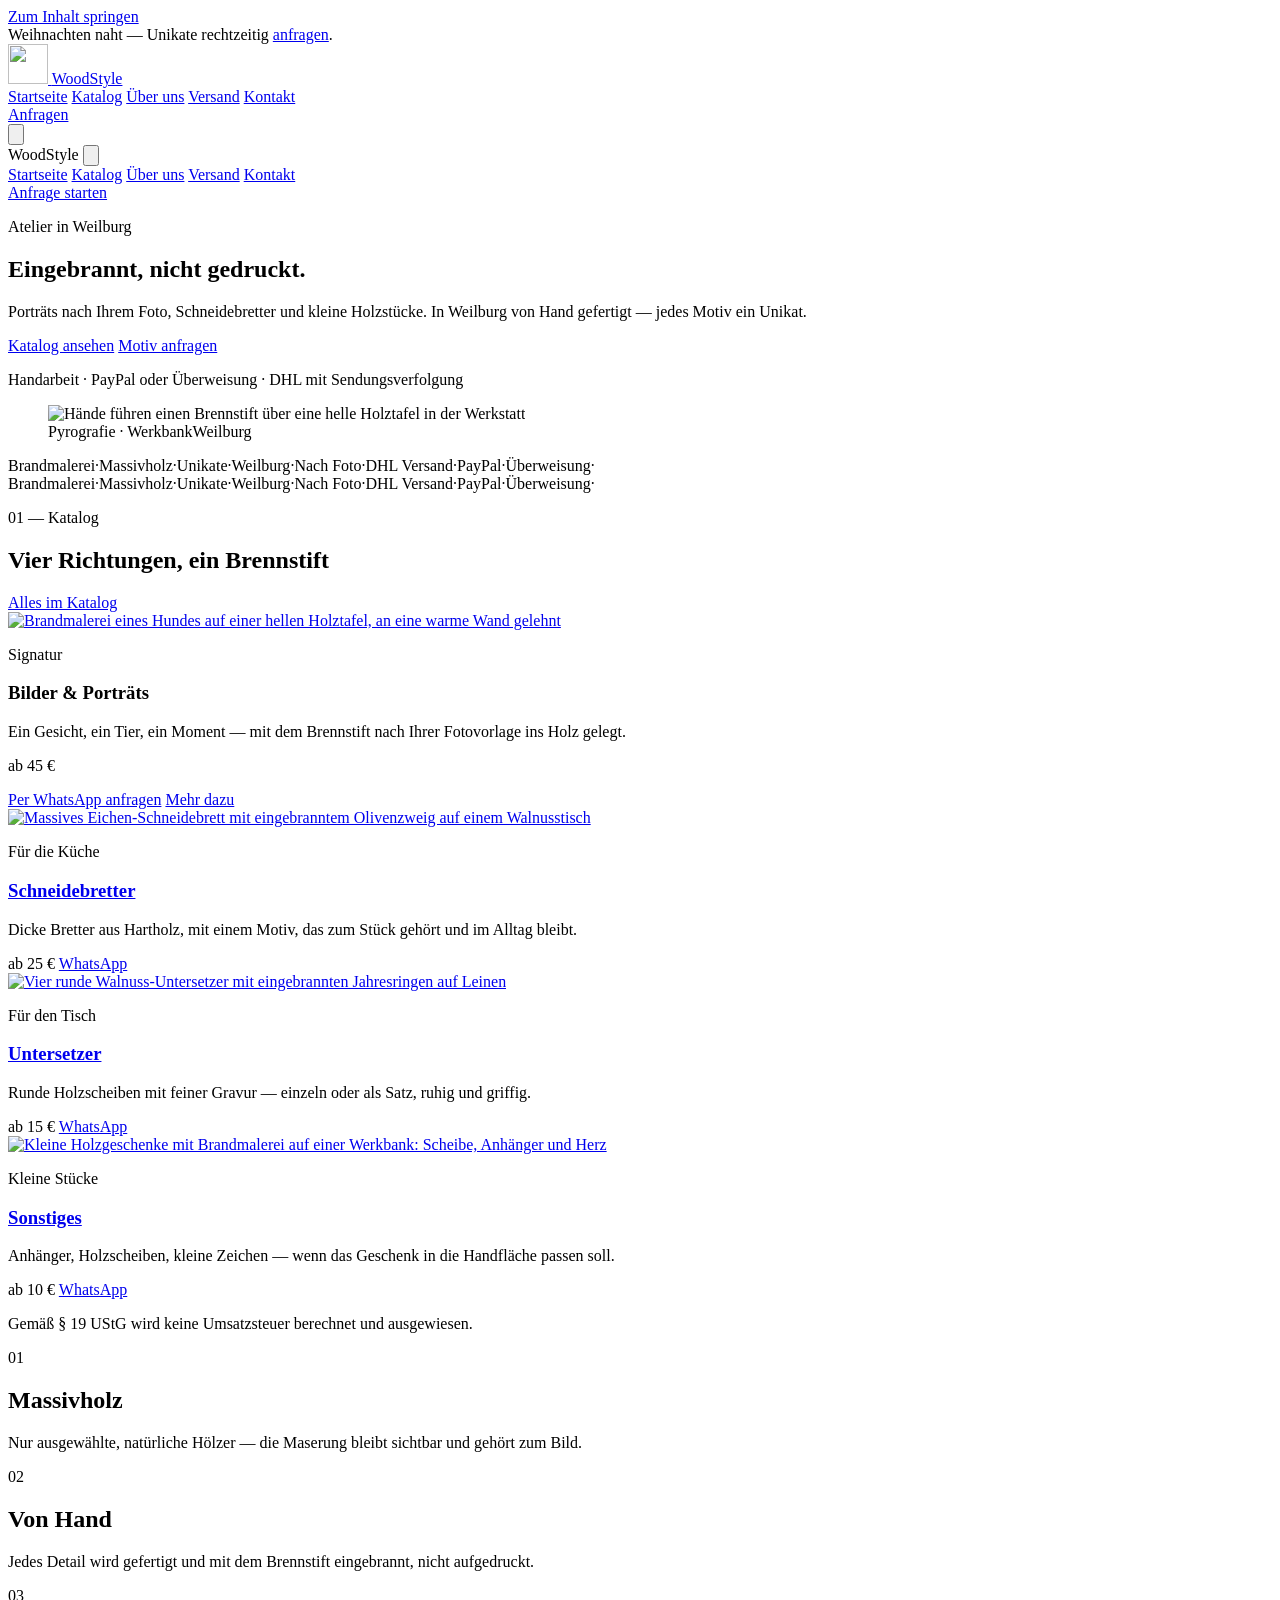
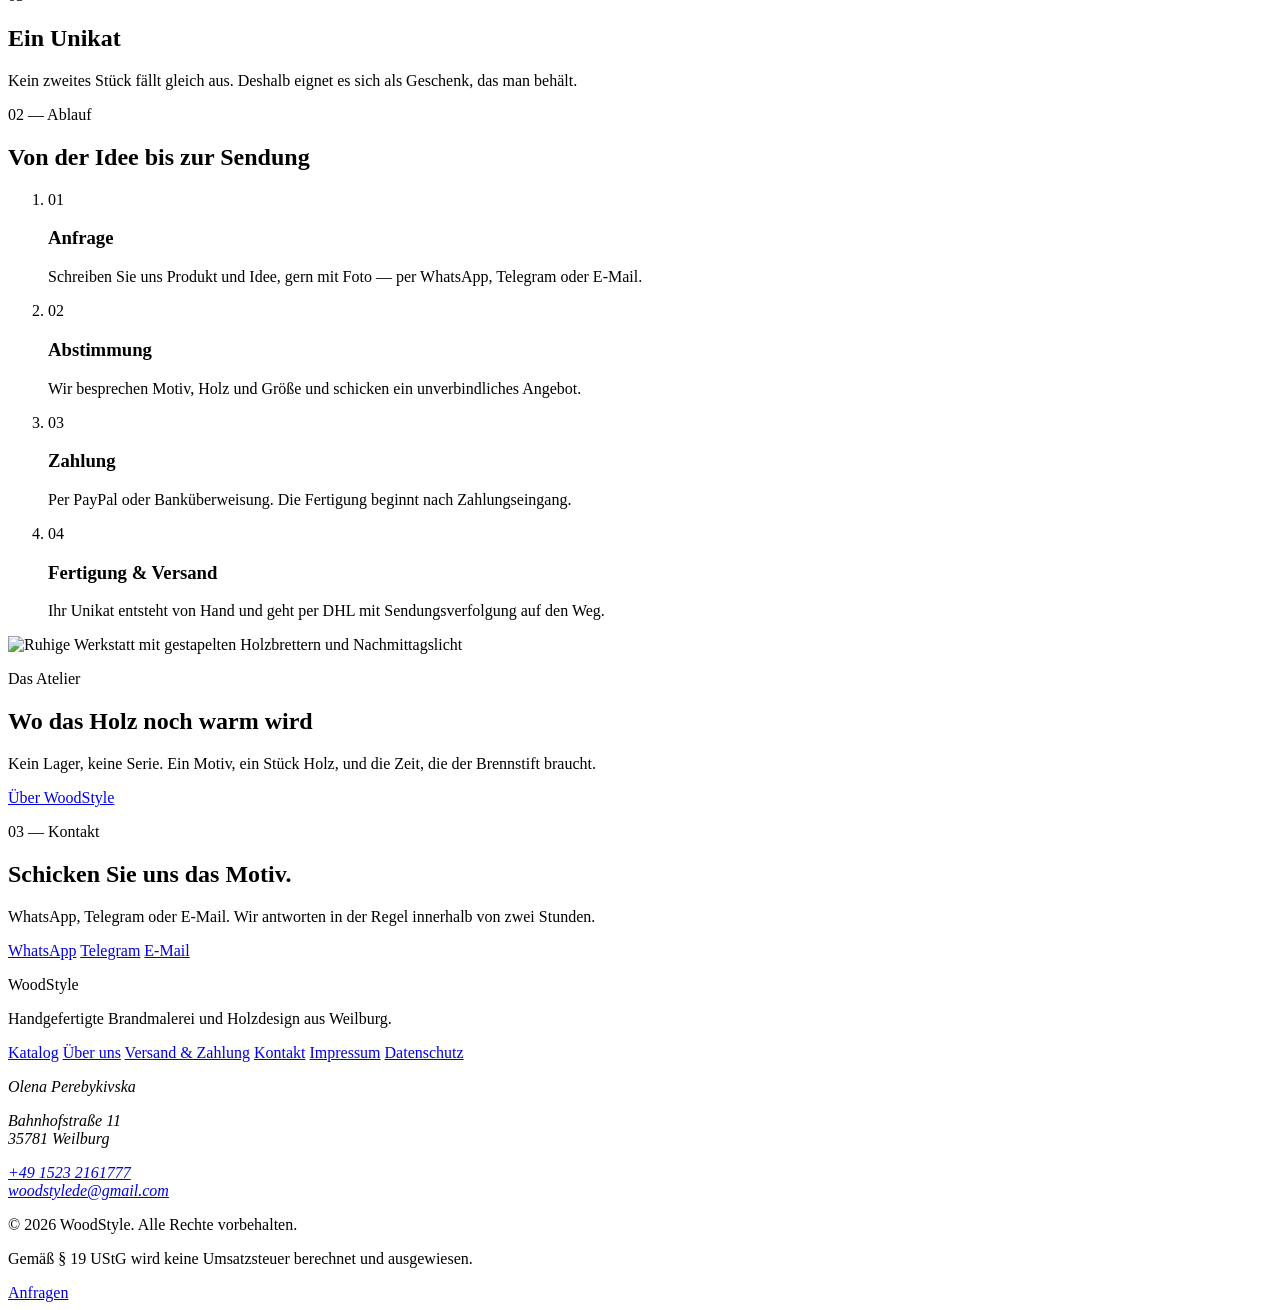
==== commit b68e841c: "Add files via upload" ====
--- a/index.html
+++ b/index.html
@@ -1,191 +1,262 @@
-<!DOCTYPE html>
-<html lang="de">
+<!doctype html>
+<html lang="de" class="antialiased">
 <head>
-    <meta charset="UTF-8">
-    <meta name="viewport" content="width=device-width, initial-scale=1.0">
-    <title>WoodStyle – Handgefertigte Holzprodukte &amp; Brandmalerei aus Weilburg</title>
-    <meta name="description" content="Handgemachte Brandmalerei und Holzdesign aus Weilburg: Porträts nach Foto, Schneidebretter, Untersetzer und Holzdekorationen als persönliches Geschenk.">
-    <meta name="theme-color" content="#1c1917">
-    
-    <link rel="canonical" href="https://woodstyle.de/">
-    <meta property="og:type" content="website">
-    <meta property="og:site_name" content="WoodStyle">
-    <meta property="og:locale" content="de_DE">
-    <meta property="og:title" content="WoodStyle – Handgefertigte Holzprodukte &amp; Brandmalerei aus Weilburg">
-    <meta property="og:description" content="Handgemachte Brandmalerei und Holzdesign aus Weilburg: Porträts nach Foto, Schneidebretter, Untersetzer und Holzdekorationen als persönliches Geschenk.">
-    <meta property="og:url" content="https://woodstyle.de/">
-    <meta property="og:image" content="https://woodstyle.de/og-image.jpg">
-    <meta name="twitter:card" content="summary_large_image">
-
-    <link rel="icon" href="favicon.ico" sizes="any">
-    <link rel="icon" href="favicon-32x32.png" type="image/png" sizes="32x32">
-    <link rel="icon" href="favicon-16x16.png" type="image/png" sizes="16x16">
-    <link rel="apple-touch-icon" href="apple-touch-icon.png">
-    <link rel="manifest" href="site.webmanifest">
-
-    <link rel="preload" href="fonts/inter-400.woff" as="font" type="font/woff" crossorigin>
-    <link rel="stylesheet" href="style.css">
-    <script src="main.js" defer></script>
-    <script type="application/ld+json">{"@context": "https://schema.org", "@type": "LocalBusiness", "name": "WoodStyle", "description": "Handgefertigte Holzprodukte und individuelle Brandmalerei (Pyrografie): Porträts, Schneidebretter, Untersetzer und Holzdekorationen.", "url": "https://woodstyle.de/", "image": "https://woodstyle.de/og-image.jpg", "email": "woodstylede@gmail.com", "telephone": "+49 1523 2161777", "address": {"@type": "PostalAddress", "streetAddress": "Bahnhofstraße 11", "postalCode": "35781", "addressLocality": "Weilburg", "addressCountry": "DE"}, "areaServed": "DE"}</script>
+  <meta charset="utf-8">
+  <meta name="viewport" content="width=device-width, initial-scale=1">
+  <title>WoodStyle – Brandmalerei &amp; Holzdesign aus Weilburg</title>
+  <meta name="description" content="Handgemachte Brandmalerei und Holzdesign aus Weilburg: Porträts nach Foto, Schneidebretter, Untersetzer und Holzdekorationen als persönliches Geschenk.">
+  <meta name="theme-color" content="#3a2a20">
+  <link rel="icon" type="image/svg+xml" href="favicon.svg">
+  <link rel="stylesheet" href="css/style.css">
+  <script type="application/ld+json">{"@context":"https://schema.org","@type":"LocalBusiness","name":"WoodStyle","description":"Handgefertigte Holzprodukte und individuelle Brandmalerei: Porträts, Schneidebretter, Untersetzer und Holzdekorationen.","url":"https://woodstyle.de/","email":"woodstylede@gmail.com","telephone":"+49 1523 2161777","address":{"@type":"PostalAddress","streetAddress":"Bahnhofstraße 11","postalCode":"35781","addressLocality":"Weilburg","addressCountry":"DE"},"areaServed":"DE"}</script>
 </head>
-<body>
-
-    <a href="#main" class="skip-link">Zum Inhalt springen</a>
-    <header class="navbar">
-        <div class="container">
-            <a href="index.html" class="logo">
-                <img src="logo-96.webp" alt="" width="40" height="40" class="logo-img">
-                <span>WoodStyle</span>
+<body class="bg-paper font-sans text-ink">
+  <a href="#main" class="sr-only focus:not-sr-only focus:absolute focus:top-3 focus:left-3 focus:z-50 focus:rounded-full focus:bg-ember focus:px-4 focus:py-2 focus:text-paper">Zum Inhalt springen</a>
+  <div class="flex min-h-screen flex-col">
+    <header class="sticky top-0 z-40">
+      <div class="h-0.5 bg-ember" aria-hidden="true"></div>
+      <div class="bg-walnut px-5 py-2 text-center text-sm text-paper">
+        Weihnachten naht — Unikate rechtzeitig <a href="kontakt.html" class="underline decoration-paper/40 underline-offset-4 hover:decoration-paper">anfragen</a>.
+      </div>
+      <div class="border-b border-line bg-paper/90 backdrop-blur-md">
+        <div class="mx-auto flex h-16 max-w-6xl items-center justify-between gap-4 px-5 md:px-8">
+          <a href="index.html" class="flex items-center gap-3" aria-label="WoodStyle, Startseite">
+            <img src="images/logo.webp" alt="" width="40" height="40" class="size-10 rounded-md object-cover">
+            <span class="font-display text-2xl leading-none">WoodStyle</span>
+          </a>
+          <nav class="hidden items-center gap-7 md:flex" aria-label="Hauptnavigation">
+            <a href="index.html" class="text-sm text-ink" aria-current="page">Startseite</a>
+            <a href="katalog.html" class="text-sm text-mute transition-colors hover:text-ink">Katalog</a>
+            <a href="ueber-uns.html" class="text-sm text-mute transition-colors hover:text-ink">Über uns</a>
+            <a href="versand.html" class="text-sm text-mute transition-colors hover:text-ink">Versand</a>
+            <a href="kontakt.html" class="text-sm text-mute transition-colors hover:text-ink">Kontakt</a>
+          </nav>
+          <div class="hidden md:block">
+            <a href="kontakt.html" class="inline-flex min-h-11 items-center justify-center rounded-full px-6 text-sm font-medium transition-colors border border-ink/15 bg-transparent text-ink hover:border-ink/40 px-5">Anfragen</a>
+          </div>
+          <button type="button" id="menu-open" class="inline-flex size-11 items-center justify-center rounded-full border border-line md:hidden" aria-label="Menü öffnen" aria-expanded="false" aria-controls="mobile-menu">
+            <svg class="size-5" viewBox="0 0 24 24" fill="none" stroke="currentColor" stroke-width="2" stroke-linecap="round" stroke-linejoin="round" aria-hidden="true"><path d="M4 6h16M4 12h16M4 18h16"/></svg>
+          </button>
+        </div>
+      </div>
+      <div id="mobile-menu" class="hidden fixed inset-0 z-50 flex-col bg-paper px-6 pt-5 pb-10" role="dialog" aria-modal="true" aria-label="Seitennavigation">
+        <div class="flex items-center justify-between">
+          <span class="font-display text-2xl">WoodStyle</span>
+          <button type="button" id="menu-close" class="inline-flex size-11 items-center justify-center rounded-full border border-line" aria-label="Menü schließen">
+            <svg class="size-5" viewBox="0 0 24 24" fill="none" stroke="currentColor" stroke-width="2" stroke-linecap="round" stroke-linejoin="round" aria-hidden="true"><path d="M18 6 6 18M6 6l12 12"/></svg>
+          </button>
+        </div>
+        <nav class="mt-12 flex flex-col gap-2" aria-label="Mobilnavigation">
+          <a href="index.html" class="border-b border-line py-3 font-display text-4xl text-ink" aria-current="page">Startseite</a>
+          <a href="katalog.html" class="border-b border-line py-3 font-display text-4xl text-mute">Katalog</a>
+          <a href="ueber-uns.html" class="border-b border-line py-3 font-display text-4xl text-mute">Über uns</a>
+          <a href="versand.html" class="border-b border-line py-3 font-display text-4xl text-mute">Versand</a>
+          <a href="kontakt.html" class="border-b border-line py-3 font-display text-4xl text-mute">Kontakt</a>
+        </nav>
+        <div class="mt-auto">
+          <a href="kontakt.html" class="inline-flex min-h-11 items-center justify-center rounded-full px-6 text-sm font-medium transition-colors bg-ember text-paper hover:bg-ember-deep w-full">Anfrage starten</a>
+        </div>
+      </div>
+    </header>
+    <main id="main" class="flex-1 pb-20 md:pb-0">
+
+      <section class="mx-auto grid max-w-6xl items-end gap-10 px-5 pt-10 pb-14 md:px-8 lg:grid-cols-12 lg:pt-16 lg:pb-20">
+        <div class="lg:col-span-5">
+          <p class="text-xs font-medium tracking-kicker text-ember uppercase">Atelier in Weilburg</p>
+          <h1 class="mt-4 font-display text-hero">Eingebrannt,<span class="italic text-ember"> nicht gedruckt.</span></h1>
+          <p class="mt-6 max-w-md text-lg text-mute">Porträts nach Ihrem Foto, Schneidebretter und kleine Holzstücke. In Weilburg von Hand gefertigt — jedes Motiv ein Unikat.</p>
+          <div class="mt-8 flex flex-wrap gap-3">
+            <a href="katalog.html" class="inline-flex min-h-11 items-center justify-center rounded-full px-6 text-sm font-medium transition-colors bg-ember text-paper hover:bg-ember-deep">Katalog ansehen</a>
+            <a href="kontakt.html" class="inline-flex min-h-11 items-center justify-center rounded-full px-6 text-sm font-medium transition-colors border border-ink/15 bg-transparent text-ink hover:border-ink/40">Motiv anfragen</a>
+          </div>
+          <p class="mt-8 text-sm text-mute">Handarbeit · PayPal oder Überweisung · DHL mit Sendungsverfolgung</p>
+        </div>
+        <figure class="lg:col-span-7">
+          <div class="overflow-hidden rounded-xl">
+            <img src="images/hero.jpg" alt="Hände führen einen Brennstift über eine helle Holztafel in der Werkstatt" width="1600" height="1067" fetchpriority="high" class="aspect-3/2 w-full object-cover">
+          </div>
+          <figcaption class="mt-3 flex items-center justify-between text-xs tracking-kicker text-mute uppercase"><span>Pyrografie · Werkbank</span><span>Weilburg</span></figcaption>
+        </figure>
+      </section>
+
+      <div class="marquee" aria-hidden="true">
+        <div class="marquee-track flex w-max"><div class="flex"><span class="px-5 py-3.5 text-xs font-medium tracking-kicker text-mute uppercase">Brandmalerei<span class="ml-5 text-ember">·</span></span><span class="px-5 py-3.5 text-xs font-medium tracking-kicker text-mute uppercase">Massivholz<span class="ml-5 text-ember">·</span></span><span class="px-5 py-3.5 text-xs font-medium tracking-kicker text-mute uppercase">Unikate<span class="ml-5 text-ember">·</span></span><span class="px-5 py-3.5 text-xs font-medium tracking-kicker text-mute uppercase">Weilburg<span class="ml-5 text-ember">·</span></span><span class="px-5 py-3.5 text-xs font-medium tracking-kicker text-mute uppercase">Nach Foto<span class="ml-5 text-ember">·</span></span><span class="px-5 py-3.5 text-xs font-medium tracking-kicker text-mute uppercase">DHL Versand<span class="ml-5 text-ember">·</span></span><span class="px-5 py-3.5 text-xs font-medium tracking-kicker text-mute uppercase">PayPal<span class="ml-5 text-ember">·</span></span><span class="px-5 py-3.5 text-xs font-medium tracking-kicker text-mute uppercase">Überweisung<span class="ml-5 text-ember">·</span></span></div><div class="marquee-clone flex"><span class="px-5 py-3.5 text-xs font-medium tracking-kicker text-mute uppercase">Brandmalerei<span class="ml-5 text-ember">·</span></span><span class="px-5 py-3.5 text-xs font-medium tracking-kicker text-mute uppercase">Massivholz<span class="ml-5 text-ember">·</span></span><span class="px-5 py-3.5 text-xs font-medium tracking-kicker text-mute uppercase">Unikate<span class="ml-5 text-ember">·</span></span><span class="px-5 py-3.5 text-xs font-medium tracking-kicker text-mute uppercase">Weilburg<span class="ml-5 text-ember">·</span></span><span class="px-5 py-3.5 text-xs font-medium tracking-kicker text-mute uppercase">Nach Foto<span class="ml-5 text-ember">·</span></span><span class="px-5 py-3.5 text-xs font-medium tracking-kicker text-mute uppercase">DHL Versand<span class="ml-5 text-ember">·</span></span><span class="px-5 py-3.5 text-xs font-medium tracking-kicker text-mute uppercase">PayPal<span class="ml-5 text-ember">·</span></span><span class="px-5 py-3.5 text-xs font-medium tracking-kicker text-mute uppercase">Überweisung<span class="ml-5 text-ember">·</span></span></div></div>
+      </div>
+
+      <section class="bg-sand">
+        <div class="mx-auto max-w-6xl px-5 py-16 md:px-8 md:py-24">
+          <div class="flex flex-wrap items-end justify-between gap-6">
+            <div>
+              <p class="text-xs font-medium tracking-kicker text-ember uppercase">01 — Katalog</p>
+              <h2 class="mt-3 font-display text-section">Vier Richtungen, ein Brennstift</h2>
+            </div>
+            <a href="katalog.html" class="inline-flex min-h-11 items-center justify-center rounded-full px-6 text-sm font-medium transition-colors bg-transparent px-0 text-ink underline decoration-ink/25 underline-offset-4 hover:text-ember hover:decoration-ember px-0">Alles im Katalog</a>
+          </div>
+
+          <article class="mt-12 grid items-center gap-8 lg:grid-cols-12 lg:gap-12">
+            <a href="katalog.html#bilder" class="group overflow-hidden rounded-xl lg:col-span-7">
+              <img src="images/portrait.jpg" alt="Brandmalerei eines Hundes auf einer hellen Holztafel, an eine warme Wand gelehnt" width="900" height="1200" class="aspect-3/4 w-full object-cover transition-transform duration-700 group-hover:scale-105 sm:aspect-4/5">
             </a>
-
-            <button class="burger-btn" id="burgerBtn" aria-label="Menü öffnen" aria-expanded="false" aria-controls="navMenu">
-                <span></span><span></span><span></span>
-            </button>
-
-            <div class="nav-center">
-                <nav class="nav-menu" id="navMenu" aria-label="Hauptnavigation">
-                    <ul class="nav-list">
-                        <li><a href="index.html" class="nav-link" aria-current="page">Startseite</a></li><li class="dropdown"><a href="katalog.html" class="nav-link dropdown-toggle" aria-haspopup="true">Katalog</a><ul class="dropdown-menu"><li><a href="katalog.html#schneidebretter">Schneidebretter</a></li><li><a href="katalog.html#untersetzer">Untersetzer</a></li><li><a href="katalog.html#bilder">Bilder &amp; Porträts</a></li><li><a href="katalog.html#sonstiges">Sonstiges</a></li></ul></li><li><a href="ueber-uns.html" class="nav-link">Über uns</a></li><li><a href="versand.html" class="nav-link">Versand &amp; Zahlung</a></li><li><a href="kontakt.html" class="nav-link">Kontakt &amp; Bestellung</a></li>
-                    </ul>
-                </nav>
+            <div class="lg:col-span-5">
+              <p class="text-xs font-medium tracking-kicker text-ember uppercase">Signatur</p>
+              <h3 class="mt-3 font-display text-4xl">Bilder &amp; Porträts</h3>
+              <p class="mt-4 text-lg text-mute">Ein Gesicht, ein Tier, ein Moment — mit dem Brennstift nach Ihrer Fotovorlage ins Holz gelegt.</p>
+              <p class="mt-6 font-display text-3xl text-ember">ab 45 €</p>
+              <div class="mt-6 flex flex-wrap gap-3">
+                <a href="https://wa.me/4915232161777?text=Hallo%2C%20ich%20interessiere%20mich%20f%C3%BCr%20Brandmalerei." class="inline-flex min-h-11 items-center justify-center rounded-full px-6 text-sm font-medium transition-colors bg-ember text-paper hover:bg-ember-deep" target="_blank" rel="noopener noreferrer">Per WhatsApp anfragen</a>
+                <a href="katalog.html#bilder" class="inline-flex min-h-11 items-center justify-center rounded-full px-6 text-sm font-medium transition-colors border border-ink/15 bg-transparent text-ink hover:border-ink/40">Mehr dazu</a>
+              </div>
             </div>
-
-            <div class="nav-cta">
-                <a href="kontakt.html" class="btn btn-outline">Anfragen</a>
-            </div>
-        </div>
-    </header>
-
-    <main id="main">
-        <div class="promo-strip">Weihnachten naht: Individuelle Holzgeschenke jetzt rechtzeitig <a href="kontakt.html">anfragen</a>.</div>
-        <section class="hero">
-            <div class="container hero-container">
-                <div class="hero-content">
-                    <span class="hero-subtitle">Handgefertigt in Deutschland</span>
-                    <h1>Handgemachte Brandmalerei &amp; Holzdesign</h1>
-                    <p>Einzigartige Porträts, Schneidebretter und Dekorationen mit Einbrennmotiv – das perfekte persönliche Geschenk.</p>
-                    <div class="hero-buttons">
-                        <a href="katalog.html" class="btn btn-primary">Katalog ansehen</a>
-                        <a href="kontakt.html" class="btn btn-outline">Individuelle Anfrage</a>
-                    </div>
-                </div>
-                <div class="hero-image-wrapper">
-                    <img src="hero.webp" alt="WoodStyle: Flamme als Brandmalerei auf dunklem Holz" width="512" height="512" class="hero-img" fetchpriority="high">
-                </div>
-            </div>
-        </section>
-
-        <section class="section section-alt">
-            <div class="container">
-                <h2 class="section-title">Der Katalog</h2>
-                <p class="section-subtitle">Vier Richtungen. Jedes Stück entsteht nach Absprache und wird individuell für Sie gefertigt.</p>
-                <div class="catalog-grid">
-                <article class="product-card">
-                    <div class="card-img-placeholder"><svg viewBox="0 0 24 24" aria-hidden="true" focusable="false"><path d="M11 9H9V2H7v7H5V2H3v7c0 2.12 1.66 3.84 3.75 3.97V22h2.5v-9.03C11.34 12.84 13 11.12 13 9V2h-2v7zm5-3v8h2.5v8H21V2c-2.76 0-5 2.24-5 4z"/></svg></div>
-                    <div class="card-body">
-                        <h3>Schneidebretter</h3>
-                        <div class="card-footer">
-                            <span class="price">ab 25 €</span>
-                            <a href="https://wa.me/4915232161777?text=Hallo%2C%20ich%20interessiere%20mich%20f%C3%BCr%20Schneidebretter." target="_blank" rel="noopener noreferrer" class="btn btn-whatsapp btn-sm" aria-label="Schneidebretter anfragen (WhatsApp)">Jetzt anfragen</a>
-                        </div>
-                    </div>
-                </article>
-                <article class="product-card">
-                    <div class="card-img-placeholder"><svg viewBox="0 0 24 24" aria-hidden="true" focusable="false"><path d="M20 3H4v10c0 2.21 1.79 4 4 4h6c2.21 0 4-1.79 4-4v-3h2c1.11 0 2-.89 2-2V5c0-1.11-.89-2-2-2zm0 5h-2V5h2v3zM4 19h16v2H4z"/></svg></div>
-                    <div class="card-body">
-                        <h3>Untersetzer</h3>
-                        <div class="card-footer">
-                            <span class="price">ab 15 €</span>
-                            <a href="https://wa.me/4915232161777?text=Hallo%2C%20ich%20interessiere%20mich%20f%C3%BCr%20Untersetzer." target="_blank" rel="noopener noreferrer" class="btn btn-whatsapp btn-sm" aria-label="Untersetzer anfragen (WhatsApp)">Jetzt anfragen</a>
-                        </div>
-                    </div>
-                </article>
-                <article class="product-card">
-                    <div class="card-img-placeholder"><svg viewBox="0 0 24 24" aria-hidden="true" focusable="false"><path d="M19 3H5c-1.1 0-2 .9-2 2v14c0 1.1.9 2 2 2h14c1.1 0 2-.9 2-2V5c0-1.1-.9-2-2-2zm0 16H5V5h14v14zm-5.04-6.71l-2.75 3.54-1.96-2.36L6.5 17h11l-3.54-4.71z"/></svg></div>
-                    <div class="card-body">
-                        <h3>Bilder &amp; Porträts</h3>
-                        <div class="card-footer">
-                            <span class="price">ab 45 €</span>
-                            <a href="https://wa.me/4915232161777?text=Hallo%2C%20ich%20interessiere%20mich%20f%C3%BCr%20Brandmalerei." target="_blank" rel="noopener noreferrer" class="btn btn-whatsapp btn-sm" aria-label="Bilder & Porträts anfragen (WhatsApp)">Jetzt anfragen</a>
-                        </div>
-                    </div>
-                </article>
-                <article class="product-card">
-                    <div class="card-img-placeholder"><svg viewBox="0 0 24 24" aria-hidden="true" focusable="false"><path d="M20 6h-2.18c.11-.31.18-.65.18-1 0-1.66-1.34-3-3-3-1.05 0-1.96.54-2.5 1.35l-.5.67-.5-.68C10.96 2.54 10.05 2 9 2 7.34 2 6 3.34 6 5c0 .35.07.69.18 1H4c-1.11 0-1.99.89-1.99 2L2 19c0 1.11.89 2 2 2h16c1.11 0 2-.89 2-2V8c0-1.11-.89-2-2-2zm-5-2c.55 0 1 .45 1 1s-.45 1-1 1-1-.45-1-1 .45-1 1-1zM9 4c.55 0 1 .45 1 1s-.45 1-1 1-1-.45-1-1 .45-1 1-1zm11 15H4v-2h16v2zm0-5H4V8h5.08L7 10.83 8.62 12 11 8.76l1-1.36 1 1.36L15.38 12 17 10.83 14.92 8H20v6z"/></svg></div>
-                    <div class="card-body">
-                        <h3>Sonstiges</h3>
-                        <div class="card-footer">
-                            <span class="price">ab 10 €</span>
-                            <a href="https://wa.me/4915232161777?text=Hallo%2C%20ich%20interessiere%20mich%20f%C3%BCr%20Holzdekorationen." target="_blank" rel="noopener noreferrer" class="btn btn-whatsapp btn-sm" aria-label="Sonstiges anfragen (WhatsApp)">Jetzt anfragen</a>
-                        </div>
-                    </div>
-                </article>
-                </div>
-            </div>
-        </section>
-
-        <section class="section">
-            <div class="container">
-                <h2 class="section-title">Warum WoodStyle</h2>
-                <div class="benefits-grid mt">
-                    <div class="benefit-item"><div class="benefit-icon"><svg viewBox="0 0 24 24" aria-hidden="true" focusable="false"><path d="M17 12h2L12 2 5.05 12H7l-3.9 6h6.92v4h3.96v-4H21z"/></svg></div><h3>100% Massivholz</h3><p>Nur ausgewählte, natürliche Hölzer bester Qualität.</p></div>
-                    <div class="benefit-item"><div class="benefit-icon"><svg viewBox="0 0 24 24" aria-hidden="true" focusable="false"><path d="M3 17.25V21h3.75L17.81 9.94l-3.75-3.75L3 17.25zM20.71 7.04c.39-.39.39-1.02 0-1.41l-2.34-2.34c-.39-.39-1.02-.39-1.41 0l-1.83 1.83 3.75 3.75 1.83-1.83z"/></svg></div><h3>Handgemacht</h3><p>Jedes Detail wird von Hand gefertigt und eingebrannt.</p></div>
-                    <div class="benefit-item"><div class="benefit-icon"><svg viewBox="0 0 24 24" aria-hidden="true" focusable="false"><path d="M12,2A10,10 0 0,0 2,12A10,10 0 0,0 12,22A10,10 0 0,0 22,12A10,10 0 0,0 12,2M12,4A8,8 0 0,1 20,12A8,8 0 0,1 12,20A8,8 0 0,1 4,12A8,8 0 0,1 12,4M12,6A6,6 0 0,0 6,12A6,6 0 0,0 12,18A6,6 0 0,0 18,12A6,6 0 0,0 12,6Z"/></svg></div><h3>Einzigartig</h3><p>Ein unvergessliches Unikat für Ihre Liebsten.</p></div>
-                </div>
-            </div>
-        </section>
-
-        <section class="section section-alt">
-            <div class="container">
-                <h2 class="section-title">So läuft Ihre Bestellung ab</h2>
-                <p class="section-subtitle">Von der ersten Idee bis zum fertigen Unikat in vier Schritten.</p>
-                <ol class="steps">
-                    <li class="step"><span class="step-num" aria-hidden="true">1</span><h3>Anfrage</h3><p>Schreiben Sie uns Ihr Wunschprodukt und Ihre Idee, gern mit Foto, per WhatsApp, Telegram oder E-Mail.</p></li>
-                    <li class="step"><span class="step-num" aria-hidden="true">2</span><h3>Abstimmung</h3><p>Wir besprechen Ihre Wünsche und erstellen ein unverbindliches Angebot.</p></li>
-                    <li class="step"><span class="step-num" aria-hidden="true">3</span><h3>Zahlung</h3><p>Bezahlen Sie per PayPal oder Banküberweisung. Die Fertigung beginnt nach Zahlungseingang.</p></li>
-                    <li class="step"><span class="step-num" aria-hidden="true">4</span><h3>Fertigung &amp; Versand</h3><p>Ihr Unikat wird von Hand gefertigt und per DHL mit Sendungsverfolgung verschickt.</p></li>
-                </ol>
-            </div>
-        </section>
-
-        <section class="section">
-            <div class="container">
-                <div class="contact-wrapper">
-                    <h2 class="section-title">Individuelle Bestellung &amp; Kontakt</h2>
-                    <p class="section-subtitle">Möchten Sie eine Sonderanfertigung oder haben Sie Fragen? Schreiben Sie uns direkt über WhatsApp, Telegram oder E-Mail.</p>
-
-                    <div class="contact-card">
-                        <p>Schreiben Sie uns direkt über Ihren bevorzugten Kanal. Wir besprechen gerne Ihre Wünsche und erstellen ein unverbindliches Angebot.</p>
-                        <div class="contact-buttons-row">
-                            <a href="https://wa.me/4915232161777" target="_blank" rel="noopener noreferrer" class="btn btn-whatsapp">Via WhatsApp schreiben</a>
-                            <a href="https://t.me/woodstylede" target="_blank" rel="noopener noreferrer" class="btn btn-telegram">Via Telegram schreiben</a>
-                            <a href="mailto:woodstylede@gmail.com?subject=Anfrage%20WoodStyle" class="btn btn-outline">Per E-Mail</a>
-                        </div>
-                        <div class="response-badge">
-                            <span class="response-badge-dot" aria-hidden="true"></span>
-                            <span>Wir antworten in der Regel innerhalb von 2 Stunden</span>
-                        </div>
-                    </div>
-                </div>
-            </div>
-        </section>
+          </article>
+
+          <div class="mt-14 grid gap-10 md:grid-cols-3">
+            <article>
+              <a href="katalog.html#schneidebretter" class="group block overflow-hidden rounded-xl">
+                <img src="images/board.jpg" alt="Massives Eichen-Schneidebrett mit eingebranntem Olivenzweig auf einem Walnusstisch" width="1400" height="1050" loading="lazy" class="aspect-4/3 w-full object-cover transition-transform duration-700 group-hover:scale-105">
+              </a>
+              <p class="mt-4 text-xs font-medium tracking-kicker text-ember uppercase">Für die Küche</p>
+              <h3 class="mt-2 font-display text-2xl"><a href="katalog.html#schneidebretter" class="hover:text-ember">Schneidebretter</a></h3>
+              <p class="mt-2 text-sm text-mute">Dicke Bretter aus Hartholz, mit einem Motiv, das zum Stück gehört und im Alltag bleibt.</p>
+              <div class="mt-4 flex items-center justify-between gap-3">
+                <span class="font-display text-2xl text-ember">ab 25 €</span>
+                <a href="https://wa.me/4915232161777?text=Hallo%2C%20ich%20interessiere%20mich%20f%C3%BCr%20Schneidebretter." class="inline-flex min-h-11 items-center justify-center rounded-full px-6 text-sm font-medium transition-colors bg-transparent px-0 text-ink underline decoration-ink/25 underline-offset-4 hover:text-ember hover:decoration-ember px-0" target="_blank" rel="noopener noreferrer">WhatsApp</a>
+              </div>
+            </article>
+            <article>
+              <a href="katalog.html#untersetzer" class="group block overflow-hidden rounded-xl">
+                <img src="images/coasters.jpg" alt="Vier runde Walnuss-Untersetzer mit eingebrannten Jahresringen auf Leinen" width="1400" height="1050" loading="lazy" class="aspect-4/3 w-full object-cover transition-transform duration-700 group-hover:scale-105">
+              </a>
+              <p class="mt-4 text-xs font-medium tracking-kicker text-ember uppercase">Für den Tisch</p>
+              <h3 class="mt-2 font-display text-2xl"><a href="katalog.html#untersetzer" class="hover:text-ember">Untersetzer</a></h3>
+              <p class="mt-2 text-sm text-mute">Runde Holzscheiben mit feiner Gravur — einzeln oder als Satz, ruhig und griffig.</p>
+              <div class="mt-4 flex items-center justify-between gap-3">
+                <span class="font-display text-2xl text-ember">ab 15 €</span>
+                <a href="https://wa.me/4915232161777?text=Hallo%2C%20ich%20interessiere%20mich%20f%C3%BCr%20Untersetzer." class="inline-flex min-h-11 items-center justify-center rounded-full px-6 text-sm font-medium transition-colors bg-transparent px-0 text-ink underline decoration-ink/25 underline-offset-4 hover:text-ember hover:decoration-ember px-0" target="_blank" rel="noopener noreferrer">WhatsApp</a>
+              </div>
+            </article>
+            <article>
+              <a href="katalog.html#sonstiges" class="group block overflow-hidden rounded-xl">
+                <img src="images/gifts.jpg" alt="Kleine Holzgeschenke mit Brandmalerei auf einer Werkbank: Scheibe, Anhänger und Herz" width="1400" height="1050" loading="lazy" class="aspect-4/3 w-full object-cover transition-transform duration-700 group-hover:scale-105">
+              </a>
+              <p class="mt-4 text-xs font-medium tracking-kicker text-ember uppercase">Kleine Stücke</p>
+              <h3 class="mt-2 font-display text-2xl"><a href="katalog.html#sonstiges" class="hover:text-ember">Sonstiges</a></h3>
+              <p class="mt-2 text-sm text-mute">Anhänger, Holzscheiben, kleine Zeichen — wenn das Geschenk in die Handfläche passen soll.</p>
+              <div class="mt-4 flex items-center justify-between gap-3">
+                <span class="font-display text-2xl text-ember">ab 10 €</span>
+                <a href="https://wa.me/4915232161777?text=Hallo%2C%20ich%20interessiere%20mich%20f%C3%BCr%20Holzdekorationen." class="inline-flex min-h-11 items-center justify-center rounded-full px-6 text-sm font-medium transition-colors bg-transparent px-0 text-ink underline decoration-ink/25 underline-offset-4 hover:text-ember hover:decoration-ember px-0" target="_blank" rel="noopener noreferrer">WhatsApp</a>
+              </div>
+            </article>
+          </div>
+          <p class="mt-12 text-center text-xs text-mute">Gemäß § 19 UStG wird keine Umsatzsteuer berechnet und ausgewiesen.</p>
+        </div>
+      </section>
+
+      <section class="bg-walnut text-paper">
+        <div class="mx-auto grid max-w-6xl md:grid-cols-3">
+          <div class="border-t border-paper/15 px-5 py-12 md:border-t-0 md:border-l md:px-8 md:first:border-l-0">
+            <p class="font-display text-4xl text-sand">01</p>
+            <h2 class="mt-4 font-display text-3xl">Massivholz</h2>
+            <p class="mt-3 text-paper/75">Nur ausgewählte, natürliche Hölzer — die Maserung bleibt sichtbar und gehört zum Bild.</p>
+          </div>
+          <div class="border-t border-paper/15 px-5 py-12 md:border-t-0 md:border-l md:px-8 md:first:border-l-0">
+            <p class="font-display text-4xl text-sand">02</p>
+            <h2 class="mt-4 font-display text-3xl">Von Hand</h2>
+            <p class="mt-3 text-paper/75">Jedes Detail wird gefertigt und mit dem Brennstift eingebrannt, nicht aufgedruckt.</p>
+          </div>
+          <div class="border-t border-paper/15 px-5 py-12 md:border-t-0 md:border-l md:px-8 md:first:border-l-0">
+            <p class="font-display text-4xl text-sand">03</p>
+            <h2 class="mt-4 font-display text-3xl">Ein Unikat</h2>
+            <p class="mt-3 text-paper/75">Kein zweites Stück fällt gleich aus. Deshalb eignet es sich als Geschenk, das man behält.</p>
+          </div>
+        </div>
+      </section>
+
+      <section class="mx-auto max-w-6xl px-5 py-16 md:px-8 md:py-24">
+        <p class="text-xs font-medium tracking-kicker text-ember uppercase">02 — Ablauf</p>
+        <h2 class="mt-3 max-w-xl font-display text-section">Von der Idee bis zur Sendung</h2>
+        <ol class="mt-12 grid gap-10 md:grid-cols-4">
+          <li>
+            <span class="font-display text-4xl text-ember">01</span>
+            <h3 class="mt-3 font-display text-2xl">Anfrage</h3>
+            <p class="mt-2 text-sm text-mute">Schreiben Sie uns Produkt und Idee, gern mit Foto — per WhatsApp, Telegram oder E-Mail.</p>
+          </li>
+          <li>
+            <span class="font-display text-4xl text-ember">02</span>
+            <h3 class="mt-3 font-display text-2xl">Abstimmung</h3>
+            <p class="mt-2 text-sm text-mute">Wir besprechen Motiv, Holz und Größe und schicken ein unverbindliches Angebot.</p>
+          </li>
+          <li>
+            <span class="font-display text-4xl text-ember">03</span>
+            <h3 class="mt-3 font-display text-2xl">Zahlung</h3>
+            <p class="mt-2 text-sm text-mute">Per PayPal oder Banküberweisung. Die Fertigung beginnt nach Zahlungseingang.</p>
+          </li>
+          <li>
+            <span class="font-display text-4xl text-ember">04</span>
+            <h3 class="mt-3 font-display text-2xl">Fertigung &amp; Versand</h3>
+            <p class="mt-2 text-sm text-mute">Ihr Unikat entsteht von Hand und geht per DHL mit Sendungsverfolgung auf den Weg.</p>
+          </li>
+        </ol>
+      </section>
+
+      <section class="mx-auto max-w-6xl px-5 pb-16 md:px-8 md:pb-24">
+        <div class="relative">
+          <img src="images/atelier.jpg" alt="Ruhige Werkstatt mit gestapelten Holzbrettern und Nachmittagslicht" width="1600" height="1067" loading="lazy" class="aspect-video w-full rounded-xl object-cover">
+          <div class="relative z-10 -mt-16 ml-4 max-w-md rounded-xl bg-paper p-6 shadow-lift md:absolute md:right-8 md:bottom-8 md:left-auto md:mt-0 md:ml-0">
+            <p class="text-xs font-medium tracking-kicker text-ember uppercase">Das Atelier</p>
+            <h2 class="mt-2 font-display text-3xl">Wo das Holz noch warm wird</h2>
+            <p class="mt-3 text-mute">Kein Lager, keine Serie. Ein Motiv, ein Stück Holz, und die Zeit, die der Brennstift braucht.</p>
+            <a href="ueber-uns.html" class="inline-flex min-h-11 items-center justify-center rounded-full px-6 text-sm font-medium transition-colors bg-transparent px-0 text-ink underline decoration-ink/25 underline-offset-4 hover:text-ember hover:decoration-ember mt-4 px-0">Über WoodStyle</a>
+          </div>
+        </div>
+      </section>
+
+      <section class="border-t border-line">
+        <div class="mx-auto flex max-w-6xl flex-col items-start gap-8 px-5 py-16 md:flex-row md:items-end md:justify-between md:px-8 md:py-20">
+          <div>
+            <p class="text-xs font-medium tracking-kicker text-ember uppercase">03 — Kontakt</p>
+            <h2 class="mt-3 max-w-xl font-display text-section">Schicken Sie uns das Motiv.</h2>
+            <p class="mt-4 max-w-md text-mute">WhatsApp, Telegram oder E-Mail. Wir antworten in der Regel innerhalb von zwei Stunden.</p>
+          </div>
+          <div class="flex flex-wrap gap-3">
+            <a href="https://wa.me/4915232161777" class="inline-flex min-h-11 items-center justify-center rounded-full px-6 text-sm font-medium transition-colors bg-ember text-paper hover:bg-ember-deep" target="_blank" rel="noopener noreferrer">WhatsApp</a>
+            <a href="https://t.me/woodstylede" class="inline-flex min-h-11 items-center justify-center rounded-full px-6 text-sm font-medium transition-colors border border-ink/15 bg-transparent text-ink hover:border-ink/40" target="_blank" rel="noopener noreferrer">Telegram</a>
+            <a href="mailto:woodstylede@gmail.com?subject=Anfrage%20WoodStyle" class="inline-flex min-h-11 items-center justify-center rounded-full px-6 text-sm font-medium transition-colors border border-ink/15 bg-transparent text-ink hover:border-ink/40">E-Mail</a>
+          </div>
+        </div>
+      </section>
     </main>
-
-    <footer class="footer">
-        <div class="container">
-            <p>© 2026 WoodStyle. Alle Rechte vorbehalten.</p>
-            <nav class="footer-links" aria-label="Fußzeile">
-                <a href="katalog.html">Katalog</a>
-                <a href="versand.html">Versand &amp; Zahlung</a>
-                <a href="kontakt.html">Kontakt</a>
-                <a href="impressum.html">Impressum</a>
-                <a href="datenschutz.html">Datenschutz</a>
-            </nav>
-            <p class="footer-note">Gemäß § 19 UStG wird keine Umsatzsteuer berechnet und ausgewiesen.</p>
-        </div>
+    <footer class="border-t border-line bg-paper">
+      <div class="mx-auto grid max-w-6xl gap-10 px-5 py-14 md:grid-cols-3 md:px-8">
+        <div>
+          <p class="font-display text-3xl">WoodStyle</p>
+          <p class="mt-3 max-w-xs text-sm text-mute">Handgefertigte Brandmalerei und Holzdesign aus Weilburg.</p>
+        </div>
+        <nav aria-label="Fußzeile" class="flex flex-col gap-2 text-sm">
+          <a href="katalog.html" class="text-mute hover:text-ink">Katalog</a>
+          <a href="ueber-uns.html" class="text-mute hover:text-ink">Über uns</a>
+          <a href="versand.html" class="text-mute hover:text-ink">Versand &amp; Zahlung</a>
+          <a href="kontakt.html" class="text-mute hover:text-ink">Kontakt</a>
+          <a href="impressum.html" class="text-mute hover:text-ink">Impressum</a>
+          <a href="datenschutz.html" class="text-mute hover:text-ink">Datenschutz</a>
+        </nav>
+        <address class="text-sm text-mute not-italic">
+          <p class="text-ink">Olena Perebykivska</p>
+          <p class="mt-2">Bahnhofstraße 11<br>35781 Weilburg</p>
+          <p class="mt-3">
+            <a class="hover:text-ember" href="tel:+4915232161777">+49 1523 2161777</a><br>
+            <a class="hover:text-ember" href="mailto:woodstylede@gmail.com">woodstylede@gmail.com</a>
+          </p>
+        </address>
+      </div>
+      <div class="border-t border-line">
+        <div class="mx-auto flex max-w-6xl flex-col gap-2 px-5 py-5 text-xs text-mute md:flex-row md:justify-between md:px-8">
+          <p>© 2026 WoodStyle. Alle Rechte vorbehalten.</p>
+          <p>Gemäß § 19 UStG wird keine Umsatzsteuer berechnet und ausgewiesen.</p>
+        </div>
+      </div>
     </footer>
-
-    <a href="https://wa.me/4915232161777" class="fab-whatsapp" target="_blank" rel="noopener noreferrer" aria-label="WoodStyle per WhatsApp anschreiben"><svg viewBox="0 0 24 24" aria-hidden="true" focusable="false"><path d="M20 2H4c-1.1 0-2 .9-2 2v18l4-4h14c1.1 0 2-.9 2-2V4c0-1.1-.9-2-2-2z"/></svg><span>Anfragen</span></a>
-
+    <a href="https://wa.me/4915232161777" target="_blank" rel="noopener noreferrer" class="fixed right-4 bottom-4 z-30 inline-flex min-h-11 items-center gap-2 rounded-full bg-ember px-4 text-sm font-medium text-paper shadow-lift md:hidden">Anfragen</a>
+  </div>
+  <script src="js/main.js" defer></script>
 </body>
 </html>
